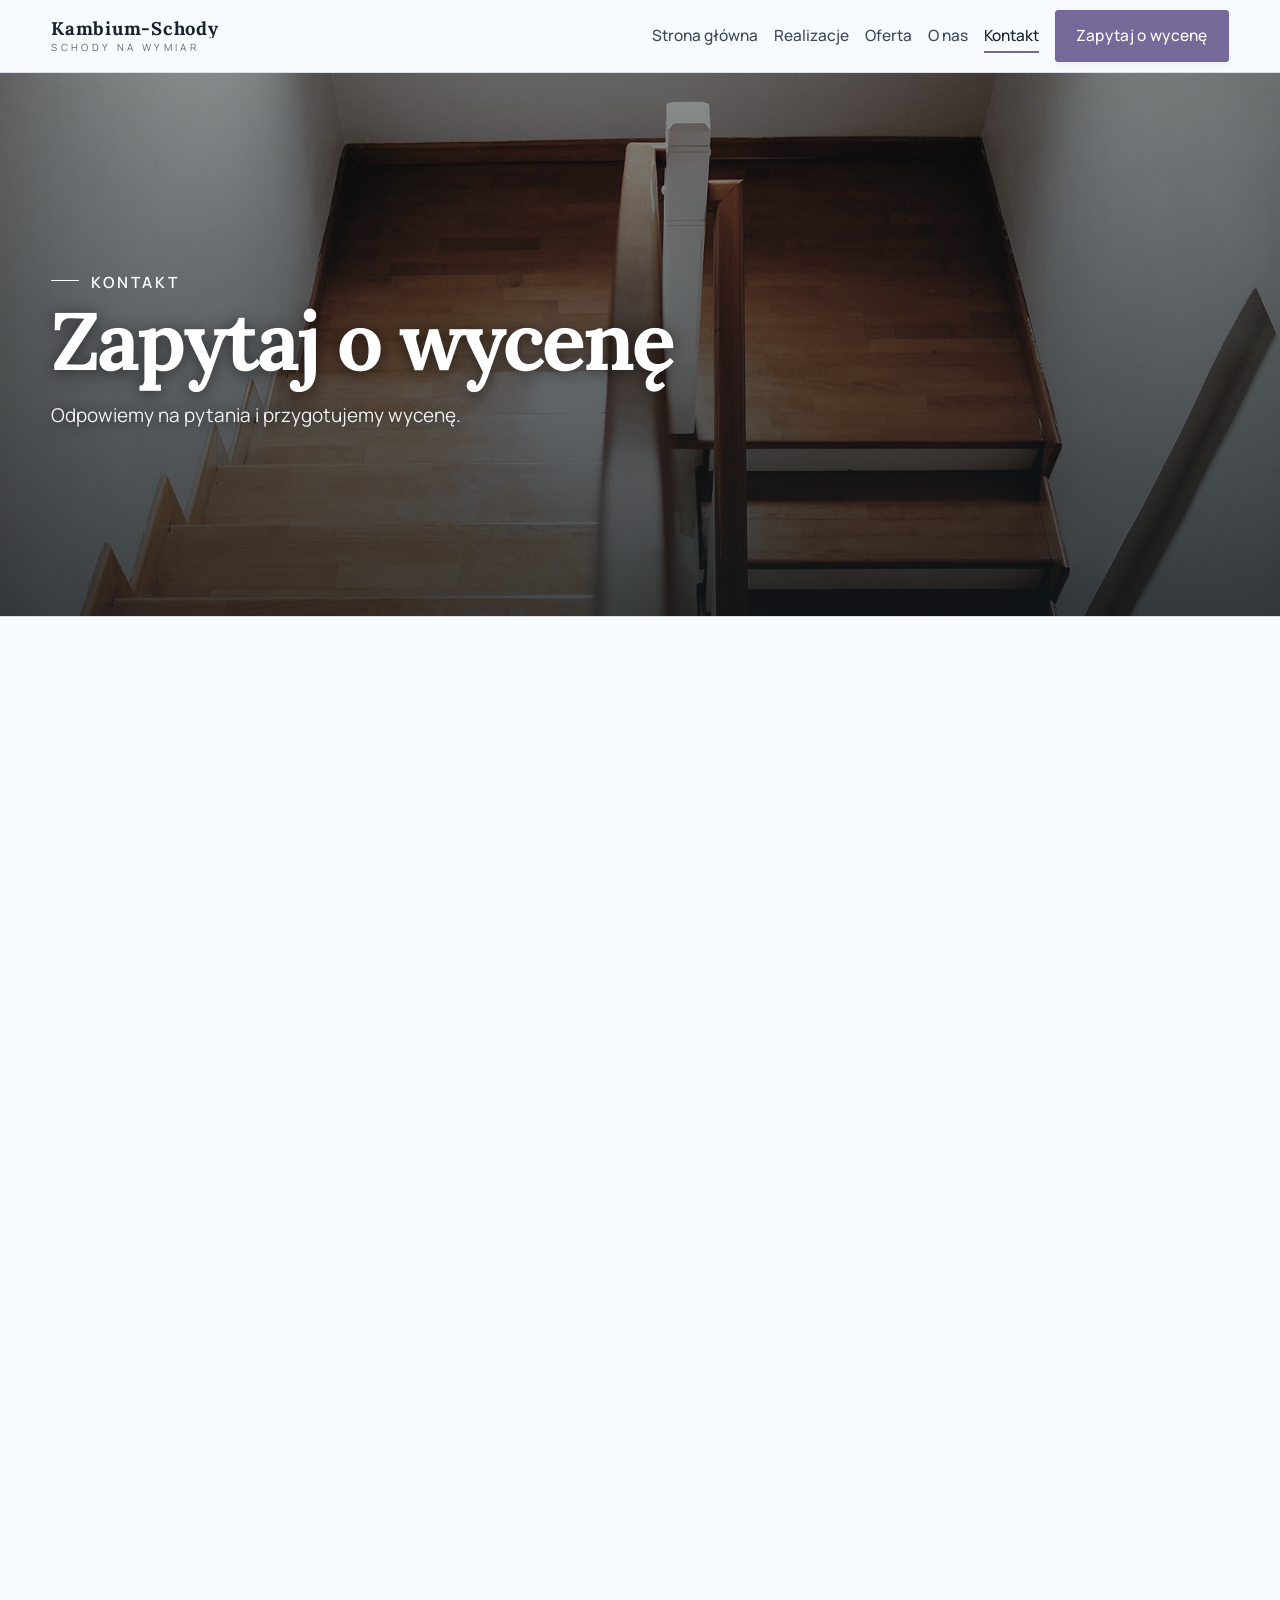
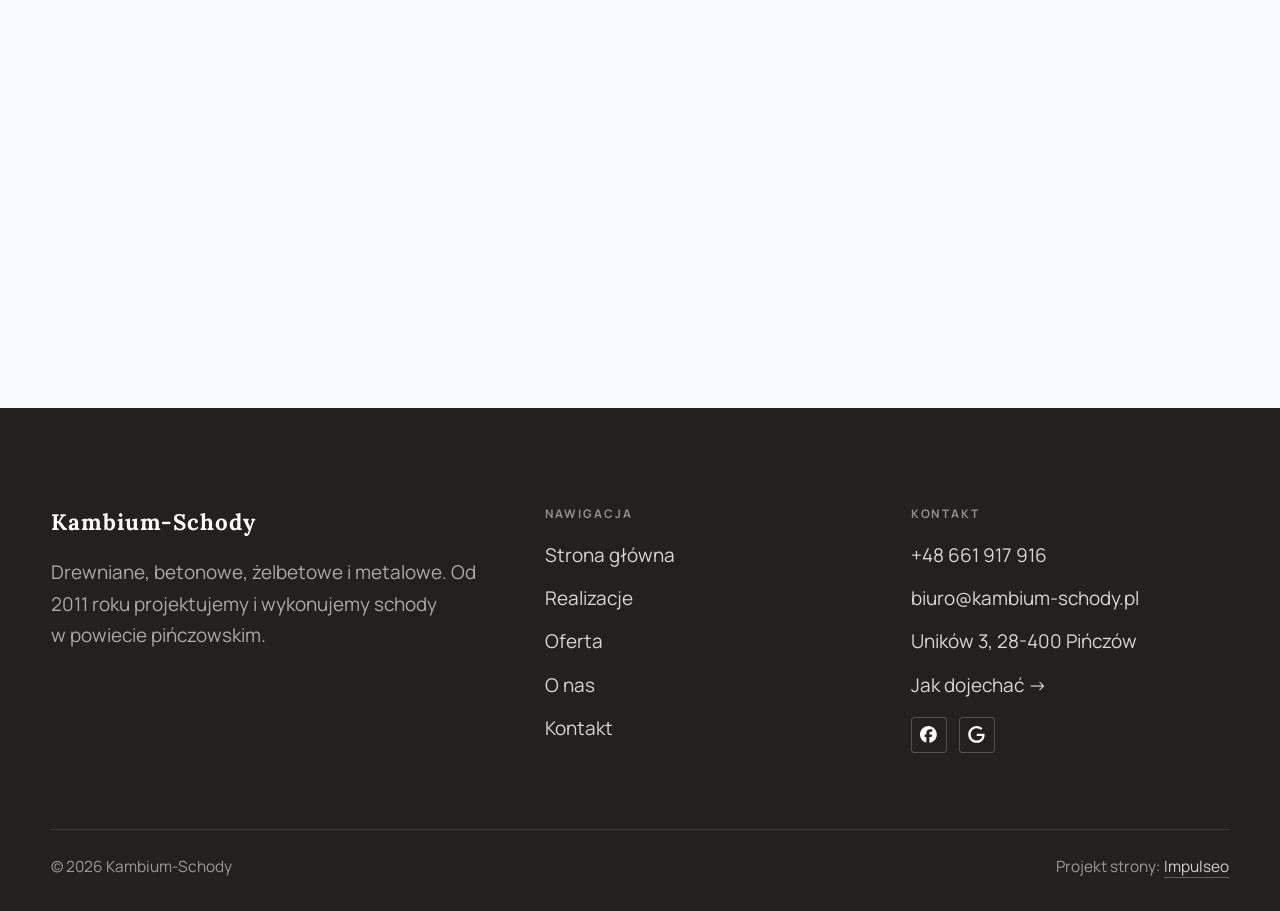
==== kontakt.html @ c18d0c9b "Strona demo: kambium-schody" ====
<!DOCTYPE html>
<html lang="pl">
<head>
<meta charset="UTF-8">
<meta name="viewport" content="width=device-width, initial-scale=1.0">
<title>Kontakt - Kambium-Schody</title>
<meta name="description" content="Kontakt Kambium-Schody - Uników 3, 28-400 Pińczów">
<link rel="canonical" href="https://kris20032.github.io/kambium-schody/kontakt.html">
<meta name="robots" content="noindex, nofollow">
<meta property="og:type" content="website">
<meta property="og:locale" content="pl_PL">
<meta property="og:site_name" content="Kambium-Schody">
<meta property="og:title" content="Kontakt - Kambium-Schody">
<meta property="og:description" content="Kontakt Kambium-Schody - Uników 3, 28-400 Pińczów">
<meta property="og:url" content="https://kris20032.github.io/kambium-schody/kontakt.html">
<meta property="og:image" content="https://kris20032.github.io/kambium-schody/img/og.jpg">
<meta property="og:image:width" content="1200">
<meta property="og:image:height" content="630">
<meta name="twitter:card" content="summary_large_image">
<link rel="preconnect" href="https://fonts.googleapis.com">
<link rel="preconnect" href="https://fonts.gstatic.com" crossorigin>
<link href="https://fonts.googleapis.com/css2?family=Lora:wght@500;600;700&family=Manrope:wght@400;500;600&display=swap" rel="stylesheet">
<link rel="stylesheet" href="assets/styles.css?v=30f448a4">
</head>
<body>

<header class="nav">
  <div class="wrap nav-inner">
    <a class="brand" href="index.html"><span class="name">Kambium-Schody</span><span class="sub">Schody na wymiar</span></a>
    <nav class="nav-links">
      <a href="index.html">Strona główna</a>
      <a href="realizacje.html">Realizacje</a>
      <a href="oferta.html">Oferta</a>
      <a href="o-nas.html">O nas</a>
      <a href="kontakt.html" class="active" aria-current="page">Kontakt</a>
      <a href="kontakt.html" class="btn btn-accent">Zapytaj o wycenę</a>
    </nav>
    <button class="nav-toggle" aria-label="Menu"><span></span><span></span><span></span></button>
  </div>
</header>

<main>
<section class="pagehead">
  <img src="img/g2.jpg" alt="Kambium-Schody - Zapytaj o wycenę" width="1600" height="1066" decoding="async">
  <div class="wrap">
    <span class="eyebrow">Kontakt</span>
    <h1>Zapytaj o wycenę</h1>
    <p>Odpowiemy na pytania i przygotujemy wycenę.</p>
  </div>
</section>
<section>
  <div class="wrap contact-grid">
    <div class="reveal">
      <span class="eyebrow">Dane kontaktowe</span>
      <h2 style="margin:var(--space-4) 0 var(--space-6)">Kambium-Schody</h2>
      <div class="info-list">
        <div class="info-row"><div class="ic"><svg class="ico-tel" width="16" height="16" viewBox="0 0 24 24" fill="none" aria-hidden="true"><path d="M6.6 10.8a15.5 15.5 0 0 0 6.6 6.6l2.2-2.2a1 1 0 0 1 1-.24 11.4 11.4 0 0 0 3.6.58 1 1 0 0 1 1 1V20a1 1 0 0 1-1 1A17 17 0 0 1 3 4a1 1 0 0 1 1-1h3.5a1 1 0 0 1 1 1c0 1.25.2 2.46.58 3.6a1 1 0 0 1-.25 1l-2.23 2.2Z" fill="currentColor"/></svg></div><div><div class="lbl">Telefon</div><a class="val" href="tel:+48661917916">+48 661 917 916</a></div></div>
        <div class="info-row"><div class="ic"><svg class="ico-mail" width="16" height="16" viewBox="0 0 24 24" fill="none" aria-hidden="true"><rect x="3.2" y="5.5" width="17.6" height="13" rx="1.6" stroke="currentColor" stroke-width="1.6"/><path d="M4 7l8 6 8-6" stroke="currentColor" stroke-width="1.6" stroke-linecap="round" stroke-linejoin="round"/></svg></div><div><div class="lbl">E-mail</div><a class="val" href="mailto:biuro@kambium-schody.pl">biuro@kambium-schody.pl</a></div></div>
        <div class="info-row"><div class="ic"><svg class="ico-pin" width="16" height="16" viewBox="0 0 24 24" fill="none" aria-hidden="true"><path d="M12 21s7-6.1 7-11.5A7 7 0 0 0 5 9.5C5 14.9 12 21 12 21Z" stroke="currentColor" stroke-width="1.6" fill="none"/><circle cx="12" cy="9.5" r="2.4" fill="currentColor"/></svg></div><div><div class="lbl">Adres</div><div class="val">Uników 3, 28-400 Pińczów</div></div></div>
      </div>
    </div>
    <div class="reveal">
      <form class="form" action="https://formsubmit.co/biuro@kambium-schody.pl" method="POST">
        <input type="hidden" name="_subject" value="Zapytanie ze strony Kambium-Schody">
        <input type="hidden" name="_captcha" value="false">
        <input type="hidden" name="_template" value="table">
        <div class="fld"><label for="name">Imię / firma</label><input id="name" name="name" type="text" placeholder="np. Jan Kowalski" required></div>
        <div class="fld"><label for="email">E-mail</label><input id="email" name="email" type="email" placeholder="adres@email.pl" required></div>
        <div class="fld"><label for="phone">Telefon</label><input id="phone" name="phone" type="tel" placeholder="+48 ..."></div>
        <div class="fld"><label for="msg">Czego dotyczy zapytanie?</label><textarea id="msg" name="message" placeholder="Napisz krótko, w czym możemy pomóc" required></textarea></div>
        <button type="submit" class="btn btn-accent" style="width:100%;justify-content:center">Wyślij zapytanie <span class="arr">→</span></button>
        <p class="note">Wiadomość trafi bezpośrednio do nas. Można też zadzwonić: +48 661 917 916.</p>
      </form>
    </div>
  </div>
</section>
<section style="padding-top:0">
  <div class="wrap reveal">
    <iframe class="map" title="Kambium-Schody - Uników" src="https://maps.google.com/maps?q=50.5385133%2C20.6400999&z=15&output=embed" loading="lazy" referrerpolicy="no-referrer-when-downgrade"></iframe>
  </div>
</section>
</main>

<footer>
  <div class="wrap">
    <div class="foot-grid">
      <div class="foot-brand">
        <div class="name">Kambium-Schody</div>
        <p>Drewniane, betonowe, żelbetowe i metalowe. Od 2011 roku projektujemy i wykonujemy schody w powiecie pińczowskim.</p>
      </div>
      <div class="foot-col">
        <h4>Nawigacja</h4>
        <a href="index.html">Strona główna</a>
        <a href="realizacje.html">Realizacje</a>
        <a href="oferta.html">Oferta</a>
        <a href="o-nas.html">O nas</a>
        <a href="kontakt.html">Kontakt</a>
      </div>
      <div class="foot-col">
        <h4>Kontakt</h4>
        <a href="tel:+48661917916">+48 661 917 916</a>
        <a href="mailto:biuro@kambium-schody.pl">biuro@kambium-schody.pl</a>
        <p>Uników 3, 28-400 Pińczów</p>
        <a href="https://www.google.com/maps/place/Kambium-Schody/@50.5383953,20.6402071,166m/data=!3m1!1e3!4m6!3m5!1s0x4717eae96c76dff5:0x727a5f4c9ac15c52!8m2!3d50.5385133!4d20.6400999!16s%2Fg%2F1tglxqtf" target="_blank" rel="noopener">Jak dojechać →</a>
      <div class="foot-soc">
        <a class="soc" href="https://www.facebook.com/p/Kambium-Schody-%C5%81ukasz-%C5%9Acis%C5%82o-100090317103360/" target="_blank" rel="noopener" aria-label="Facebook - Kambium-Schody"><svg viewBox="0 0 24 24" aria-hidden="true" focusable="false"><path d="M9.101 23.691v-7.98H6.627v-3.667h2.474v-1.58c0-4.085 1.848-5.978 5.858-5.978.401 0 .955.042 1.468.103a8.68 8.68 0 0 1 1.141.195v3.325a8.623 8.623 0 0 0-.653-.036 26.805 26.805 0 0 0-.733-.009c-.707 0-1.259.096-1.675.309a1.686 1.686 0 0 0-.679.622c-.258.42-.374.995-.374 1.752v1.297h3.919l-.386 2.103-.287 1.564h-3.246v8.245C19.396 23.238 24 18.179 24 12.044c0-6.627-5.373-12-12-12s-12 5.373-12 12c0 5.628 3.874 10.35 9.101 11.647Z" fill="currentColor"/></svg></a>
        <a class="soc" href="https://www.google.com/maps/place/Kambium-Schody/@50.5383953,20.6402071,166m/data=!3m1!1e3!4m6!3m5!1s0x4717eae96c76dff5:0x727a5f4c9ac15c52!8m2!3d50.5385133!4d20.6400999!16s%2Fg%2F1tglxqtf" target="_blank" rel="noopener" aria-label="Google - Kambium-Schody"><svg viewBox="0 0 24 24" aria-hidden="true" focusable="false"><path d="M12.48 10.92v3.28h7.84c-.24 1.84-.853 3.187-1.787 4.133-1.147 1.147-2.933 2.4-6.053 2.4-4.827 0-8.6-3.893-8.6-8.72s3.773-8.72 8.6-8.72c2.6 0 4.507 1.027 5.907 2.347l2.307-2.307C18.747 1.44 16.133 0 12.48 0 5.867 0 .307 5.387.307 12s5.56 12 12.173 12c3.573 0 6.267-1.173 8.373-3.36 2.16-2.16 2.84-5.213 2.84-7.667 0-.76-.053-1.467-.173-2.053H12.48z" fill="currentColor"/></svg></a>
      </div>
      </div>
    </div>
    <div class="foot-bot">
      <span>© 2026 Kambium-Schody</span>
      <span>Projekt strony: <a class="foot-credit" href="https://impulseo.pl" target="_blank" rel="noopener">Impulseo</a></span>
    </div>
  </div>
</footer>
<div class="sticky-reserve"><a class="sr-book" href="kontakt.html">Zapytaj o wycenę</a><a class="sr-call" href="tel:+48661917916" aria-label="Zadzwoń"><svg class="ico-tel" width="16" height="16" viewBox="0 0 24 24" fill="none" aria-hidden="true"><path d="M6.6 10.8a15.5 15.5 0 0 0 6.6 6.6l2.2-2.2a1 1 0 0 1 1-.24 11.4 11.4 0 0 0 3.6.58 1 1 0 0 1 1 1V20a1 1 0 0 1-1 1A17 17 0 0 1 3 4a1 1 0 0 1 1-1h3.5a1 1 0 0 1 1 1c0 1.25.2 2.46.58 3.6a1 1 0 0 1-.25 1l-2.23 2.2Z" fill="currentColor"/></svg></a></div>
<div class="demo-wazne" data-do="2026-11-19" data-cykl="3" hidden><svg class="dw-ico" width="13" height="13" viewBox="0 0 24 24" fill="none" aria-hidden="true"><circle cx="12" cy="12" r="8.6" stroke="currentColor" stroke-width="1.8"/><path d="M12 7.2V12l3.3 2" stroke="currentColor" stroke-width="1.8" stroke-linecap="round"/></svg><span class="dw-txt"></span></div>

<script src="assets/main.js"></script>
</body>
</html>
---- assets/styles.css ----
/* ============================================================
   STOLBASZ — premium, architektoniczny B2B fit-out
   Jasna paleta, zero brązu. System wg premium-web-craft.
   Projekt strony: Impulseo (impulseo.pl)
   ============================================================ */

:root{
  /* PALETA — jasna, architektoniczna, chłodna */
  --paper:#F3F1EC;          /* główne tło */
  --paper-2:#E6E3DB;        /* sekcje alternatywne (chłodny jasny szary) */
  --paper-3:#E6E3DB;        /* delikatne wypełnienia */
  --ink:#23211E;            /* tekst główny — chłodny grafit */
  --ink-soft:#43403A;       /* nagłówki drugorzędne */
  --muted:#87837A;          /* tekst poboczny */
  --line:rgba(35,33,30,.12);/* hairline */
  --accent:#8A6B3C;         /* stonowany petrol-slate — jedyny akcent */
  --accent-d:#6E5430;
  --accent-soft:rgba(138,107,60,.10);
  --dark:#23211E;           /* sekcje ciemne (stopka/CTA) */

  /* HOVER ZDJĘĆ — JEDEN standard dla całego silnika (decyzja K. 04.08.2026, artefakt z wariantami).
     AKTUALNE (K.+Szymon 09.08.2026, wybór z artefaktu 6 wariantów): zoom 1.05 przy 1.4s -
     przy tak długim czasie mocniejszy kadr NIE skacze, tylko „oddycha". Poprzedni standard
     (1.02 / .55s z 04.08) odbierany jako dynamiczny i szybki.
     Spoczynek lekko przygaszony, ale TYLKO tam, gdzie jest mysz (@media hover:hover) —
     na telefonie zdjęcia zostają w pełnej jasności. */
  --img-zoom:1.05;                   /* K.+Szymon 09.08: wariant F z artefaktu porównawczego */
  --img-rest:brightness(.95) saturate(.99);
  --img-hot:brightness(1.06) saturate(1.05);
  --img-dur:1.4s;                    /* K.+Szymon 09.08 (wariant F): powoli = elegancko */
  --img-ease:cubic-bezier(.16,.84,.44,1);  /* miękki ogon, efekt „oddychania" */

  /* ODSTĘPY — skala 4/8 */
  --space-1:4px; --space-2:8px; --space-3:12px; --space-4:16px; --space-5:24px;
  --space-6:32px; --space-7:48px; --space-8:64px; --space-9:96px; --space-10:128px;

  /* TYPOGRAFIA — fluid clamp() (skala podbita 16.07.2026: większe, czytelniejsze litery — uwaga Adama) */
  --text-sm:clamp(.9rem,.87rem + .12vw,1rem);
  --text-base:clamp(1.08rem,1.04rem + .18vw,1.2rem);
  --text-lg:clamp(1.24rem,1.15rem + .34vw,1.44rem);
  --text-h3:clamp(1.34rem,1.22rem + .55vw,1.66rem);
  --text-h2:clamp(2.1rem,1.66rem + 2.1vw,3.1rem);
  --text-h1:clamp(2.9rem,2.1rem + 4vw,5.1rem);

  /* PROMIENIE — architektoniczne, raczej ostre */
  --r-sm:3px; --r-md:6px; --r-lg:10px;

  /* RUCH */
  --ease:cubic-bezier(.25,.46,.45,.94); --dur:.24s;

  /* CIENIE — miękkie, warstwowe */
  --sh-sm:0 1px 2px rgba(16,24,32,.04), 0 2px 8px rgba(16,24,32,.05);
  --sh-md:0 2px 6px rgba(16,24,32,.05), 0 12px 28px -8px rgba(16,24,32,.12);
  --sh-lg:0 6px 14px rgba(16,24,32,.07), 0 26px 56px -18px rgba(16,24,32,.22);

  --hairline:1px solid var(--line);

  --font-display:'Lora',serif;
  --font-body:'Manrope',sans-serif;
}

*{box-sizing:border-box;margin:0;padding:0}
html{scroll-behavior:smooth}
body{
  font-family:var(--font-body);
  font-size:var(--text-base);
  line-height:1.65;
  color:var(--ink);
  background:var(--paper);
  -webkit-font-smoothing:antialiased;
  text-rendering:optimizeLegibility;
}
img{max-width:100%;height:auto;display:block}  /* height:auto = width/height z atrybutów trzyma proporcje (TOP#12) */
a{color:inherit;text-decoration:none}

.wrap{width:min(92%,1180px);margin-inline:auto}
section{padding-block:clamp(52px,6.5vw,96px)}

h1,h2,h3{font-family:var(--font-display);font-weight:700;line-height:1.08;letter-spacing:-.02em;color:var(--ink)}
h1{font-size:var(--text-h1);letter-spacing:-.035em}
h2{font-size:var(--text-h2);letter-spacing:-.025em}
h3{font-size:var(--text-h3)}
/* MIARA — długość wiersza. WCAG 2.2 SC 1.4.8: max 80 znaków; Butterick: 45–90.
   68ch daje realnie 72–78 znaków polskiego tekstu, czyli z zapasem pod granicą.
   Wcześniej limit miał TYLKO <p> — <li>, <blockquote> i <dd> nie miały żadnego,
   i to jedyny powód, dla którego 23 bloki na dwóch oddanych stronach jadą po
   83–106 znaków w wierszu (pomiar 07.08.2026, bramka `miara`).
   ⚠️ Listy i definicje ograniczamy TYLKO bez klasy: `ul`/`ol` z klasą to u nas
   układ (siatki kafli, menu), a nie tekst ciągły — tam miarę wyznacza układ. */
/* 60ch, nie 68ch (K. 10.08): po zmianie fontów na węższe kroje (DM Sans i spółka)
   w 68ch mieściło się ~90 znaków - bramka pikselowa słusznie zgłaszała przekroczenie
   granicy 80. Pomiar na żywej przeglądarce: 60ch = 90 znaków, 53ch = ~78 znaków, czyli normę WCAG 1.4.8. */
:root{ --miara:53ch }
p{max-width:min(100%,var(--miara))}
blockquote,
ul:not([class])>li, ol:not([class])>li,
dl:not([class])>dd{max-width:min(100%,var(--miara))}

/* ⚠️ Świadomie BEZ wyjątku `.tile p,.card p,.svc p{max-width:none}`, choć nasuwa się sam:
   te akapity BYŁY już ograniczone (stare `p{max-width:65ch}`), więc „wyjątek" nie odblokowałby
   niczego nowego — tylko ROZLUŹNIŁ stan sprzed zmiany na wszystkich demach naraz.
   `figcaption` żadna z reguł wyżej nie dotyczy, więc też nie potrzebuje zwolnienia. */

/* ŁAMANIE. `balance` wyrównuje długości wierszy w nagłówku, `pretty` pilnuje ostatniego
   wiersza akapitu, żeby nie został w nim jeden wyraz. Obsługiwane od Chrome 117 /
   Safari 17.5; starsze przeglądarki po prostu ignorują tę własność.
   `text-wrap:pretty` nie występowało dotąd ANI RAZ w silniku ani w repo klientów. */
h1,h2,h3,.lead,.lede{text-wrap:balance}
p,li,blockquote,dd{text-wrap:pretty}

.eyebrow{
  font-family:var(--font-body);
  font-size:var(--text-sm);
  font-weight:600;
  letter-spacing:.18em;
  text-transform:uppercase;
  color:var(--accent);
  display:inline-flex;align-items:center;gap:var(--space-3);
}
/* flex:none + margin-top = kreska trzyma się PIERWSZEJ linii. Wcześniej align-items:center
   centrowało ją względem całego bloku i przy zawinięciu (długi kicker typu
   „…WNĘTRZ · LESZNO · OD 2019") druga linia lądowała z brzydkim wcięciem. */
.eyebrow{align-items:flex-start}
.eyebrow>*,.eyebrow{text-wrap:balance}   /* dlugi kicker lamal sie na sierote typu samo „2019" w drugiej linii */
.eyebrow::before{content:"";width:28px;height:1px;background:var(--accent);display:inline-block;flex:none;margin-top:.62em}

.muted{color:var(--muted)}
.lead{font-size:var(--text-lg);line-height:1.55;color:var(--ink-soft);max-width:50ch}

/* ---------- BUTTONS ---------- */
.btn{
  display:inline-flex;align-items:center;gap:var(--space-2);
  font-weight:600;font-size:var(--text-sm);letter-spacing:.02em;
  padding:var(--space-4) var(--space-6);
  border-radius:var(--r-sm);
  transition:transform var(--dur) var(--ease),box-shadow var(--dur) var(--ease),background var(--dur) var(--ease);
  cursor:pointer;border:1px solid transparent;
}
.btn-accent{background:var(--accent);color:#fff;box-shadow:var(--sh-sm)}
.btn-accent:hover{background:var(--accent-d);transform:translateY(-2px);box-shadow:var(--sh-md)}
.btn-accent:active{transform:translateY(0);box-shadow:var(--sh-sm)}
.btn-ghost{background:transparent;color:var(--ink);border-color:var(--line)}
.btn-ghost:hover{border-color:var(--accent);color:var(--accent);transform:translateY(-2px)}
.btn-light{background:#fff;color:var(--ink);box-shadow:var(--sh-sm)}
.btn-light:hover{transform:translateY(-2px);box-shadow:var(--sh-md)}
.btn .arr{transition:transform var(--dur) var(--ease)}
.btn:hover .arr{transform:translateX(4px)}

/* ---------- NAV ---------- */
.nav{
  position:sticky;top:0;z-index:50;
  background:color-mix(in srgb,var(--paper) 88%,transparent);
  backdrop-filter:saturate(140%) blur(10px);
  border-bottom:var(--hairline);
}
.nav-inner{display:flex;align-items:center;justify-content:space-between;gap:var(--space-5);height:72px}
/* ANTY-NACHODZENIE (K. 05.08.2026): długa nazwa firmy + przycisk z pełnym numerem nie mieściły się w pasku
   i flex ściskał linki PONIŻEJ ich treści - "Kontakt" wchodził na ramkę "Zadzwoń +48 ...". Teraz ustępuje
   nazwa marki (skrót wielokropkiem), a menu i przycisk nigdy się nie kurczą ani nie zachodzą na siebie. */
.brand{display:flex;flex-direction:column;line-height:1;min-width:0;flex:0 1 auto}
.brand .name{font-family:var(--font-display);font-weight:800;font-size:1.35rem;letter-spacing:.04em;white-space:nowrap;overflow:hidden;text-overflow:ellipsis}
.brand .sub{font-size:.62rem;letter-spacing:.34em;text-transform:uppercase;color:var(--muted);margin-top:5px;white-space:nowrap;overflow:hidden;text-overflow:ellipsis}
.nav-links{display:flex;align-items:center;gap:var(--space-6);flex:0 0 auto}
.nav-links a{font-size:var(--text-sm);font-weight:500;color:var(--ink-soft);position:relative;padding-block:4px;white-space:nowrap;transition:color var(--dur) var(--ease)}
.nav-links a::after{content:"";position:absolute;left:0;bottom:0;width:0;height:1.5px;background:var(--accent);transition:width var(--dur) var(--ease)}
.nav-links a:hover,.nav-links a.active{color:var(--ink)}
.nav-links a:hover::after,.nav-links a.active::after{width:100%}
.nav-links .btn{padding:var(--space-2) var(--space-5)}
/* przyciski w nav: właściwy kolor (przebij .nav-links a) + bez podkreślenia */
.nav-links a.btn-accent{color:#fff}
.nav-links a.btn-ghost,.nav-links a.btn-light{color:var(--ink)}
/* CTA w pasku: NIE podkreślenie spod linków menu, ale ten sam przelatujący błysk,
   co na wszystkich innych przyciskach (zgłoszenie K. 13.08.2026 - „na hero jest efekt
   światła przechodzącego przez przycisk, na navbarze go nie ma, a mają być identyczne").
   Reguła `.nav-links a::after` jest silniejsza od `.btn::after`, więc trzeba jej
   geometrię wyzerować i wpisać połysk z nazwy - samo `display:none` gasiło efekt. */
.nav-links a.btn::after{
  display:block;content:"";position:absolute;inset:0;z-index:-1;pointer-events:none;
  width:auto;height:auto;border-radius:inherit;   /* kasuje geometrię podkreślenia (width:0;height:1.5px) */
  background:linear-gradient(100deg,transparent 32%,rgba(255,255,255,.20) 50%,transparent 68%);
  translate:-120% 0}
@media (prefers-reduced-motion:no-preference){
  .nav-links a.btn:hover::after{translate:120% 0;transition:translate .75s var(--mt-ease,cubic-bezier(.16,.84,.44,1))}
}
.nav-toggle{display:none;background:none;border:none;cursor:pointer;flex-direction:column;gap:5px;padding:8px}
.nav-toggle span{width:24px;height:2px;background:var(--ink);transition:var(--dur)}
/* Ciasny zakres MIĘDZY menu mobilnym a pełnym pulpitem: zbijamy odstępy i nazwę marki,
   żeby wszystko zmieściło się naturalnie, zanim w ogóle dojdzie do skracania wielokropkiem. */
@media(max-width:1280px) and (min-width:921px){
  .nav-links{gap:var(--space-4)}
  .nav-links .btn{padding:var(--space-2) var(--space-4)}
  .brand .name{font-size:1.15rem}
}

/* ---------- HERO (split) ---------- */
.hero{position:relative;overflow:hidden;border-bottom:var(--hairline)}
.hero-grid{display:grid;grid-template-columns:1.05fr .95fr;gap:clamp(24px,4vw,60px);align-items:center;
  padding-block:clamp(36px,4.5vw,64px)}
.hero-copy .eyebrow{margin-bottom:var(--space-5)}
.hero-copy h1{margin-bottom:var(--space-5)}
.hero-copy .lead{margin-bottom:var(--space-7)}
.hero-actions{display:flex;flex-wrap:wrap;gap:var(--space-4)}
.hero-art{position:relative;aspect-ratio:4/3;border-radius:var(--r-lg);overflow:hidden;box-shadow:var(--sh-lg)}
.hero-art img{width:100%;height:100%;object-fit:cover}
.hero-art::after{content:"";position:absolute;inset:0;background:linear-gradient(180deg,transparent 55%,rgba(18,24,28,.28))}
.hero-badge{position:absolute;left:var(--space-5);bottom:var(--space-5);z-index:2;
  background:rgba(252,252,251,.94);backdrop-filter:blur(4px);
  border-radius:var(--r-md);padding:var(--space-4) var(--space-5);box-shadow:var(--sh-md);max-width:78%}
.hero-badge strong{display:block;font-family:var(--font-display);font-size:1rem;letter-spacing:-.01em}
.hero-badge span{font-size:var(--text-sm);color:var(--muted)}

/* ---------- HERO duży / kinowy (strona główna) ---------- */
.hero-cine{position:relative;min-height:clamp(560px,82vh,840px);min-height:clamp(560px,82svh,840px);display:flex;align-items:center;overflow:hidden;border-bottom:var(--hairline)}
.hero-cine>img{position:absolute;inset:0;width:100%;height:100%;object-fit:cover;z-index:0}
.hero-cine::after{content:"";position:absolute;inset:0;z-index:1;
  background:linear-gradient(95deg,rgba(13,18,23,.86) 0%,rgba(13,18,23,.64) 32%,rgba(13,18,23,.24) 62%,rgba(13,18,23,.04) 100%)}
.hero-cine .wrap{position:relative;z-index:2;padding-block:var(--space-8)}
.hero-cine .hero-copy{max-width:660px}
.hero-cine .eyebrow{color:#fff;margin-bottom:var(--space-5)}
.hero-cine .eyebrow::before{background:#fff}
.hero-cine h1{color:#fff;margin-bottom:var(--space-5);font-size:clamp(2.9rem,2rem + 4.4vw,5.2rem);text-wrap:balance}
.hero-cine .lead{color:rgba(255,255,255,.92);max-width:48ch;margin-bottom:var(--space-7)}
.hero-cine .hero-actions{display:flex;flex-wrap:wrap;gap:var(--space-4)}
/* NISKIE OKNO (laptop z dokiem i paskami przeglądarki ma ~700-780 px wysokości widoku):
   H1 do 5.2rem + długi lead nie mieściły się i przyciski wypadały POD krawędź ekranu -
   klient widział stronę bez ani jednego CTA. Skalujemy w dół, zamiast przycinać treść. */
@media(min-width:821px) and (max-height:820px){
  .hero-cine{min-height:clamp(520px,94svh,780px)}
  .hero-cine .wrap{padding-block:var(--space-6)}
  .hero-cine h1{font-size:clamp(2.2rem,1.5rem + 2.6vw,3.6rem);margin-bottom:var(--space-4)}
  .hero-cine .eyebrow{margin-bottom:var(--space-4)}
  .hero-cine .lead{margin-bottom:var(--space-5);max-width:44ch}
}
@media(max-width:680px){
  .hero-cine{min-height:clamp(520px,76vh,640px);min-height:clamp(520px,76svh,640px);align-items:flex-end}
  .hero-cine::after{background:linear-gradient(0deg,rgba(13,18,23,.9) 6%,rgba(13,18,23,.45) 55%,rgba(13,18,23,.25) 100%)}
  .hero-cine .wrap{padding-bottom:var(--space-9)}
  /* TELEFON (~90% oglądających): lead potrafił zająć 8 linii i zepchnąć CTA poza pierwszy ekran.
     Zwężamy interlinię i skalę - treści nie ucinamy, bo to ona sprzedaje. */
  .hero-cine .lead{font-size:.98rem;line-height:1.5;margin-bottom:var(--space-5)}
  .hero-cine .eyebrow{font-size:.72rem;letter-spacing:.13em;margin-bottom:var(--space-4)}
  .hero-cine .eyebrow::before{width:20px}
  .hero-cine h1{margin-bottom:var(--space-4)}
}

/* full-bleed hero variant (podstrony) */
.pagehead{position:relative;min-height:46vh;min-height:46svh;display:flex;align-items:flex-end;overflow:hidden;border-bottom:var(--hairline)}
.pagehead img{position:absolute;inset:0;width:100%;height:100%;object-fit:cover}
/* 10.08.2026 (decyzja K.): mocniejsze przyciemnienie + cień pod tekstem. Bramka mierzyła na
   nagłówkach podstron 3,38-3,43:1 przy wymaganych 4,5 — jasne zdjęcie (hala, śnieg, niebo)
   podchodziło pod biały tekst. Zdjęcia klientów są różne, więc kontrast musi dawać WARSTWA,
   a nie szczęśliwy dobór kadru. */
.pagehead::after{content:"";position:absolute;inset:0;background:linear-gradient(180deg,rgba(18,24,28,.40),rgba(18,24,28,.76))}
.pagehead .wrap{position:relative;z-index:2;padding-block:var(--space-9);color:#fff}
.pagehead h1{color:#fff;max-width:18ch;text-shadow:0 2px 16px rgba(0,0,0,.55)}
.pagehead .eyebrow{color:#fff}
.pagehead .eyebrow::before{background:#fff}
.pagehead p{color:rgba(255,255,255,.92);margin-top:var(--space-4);max-width:54ch;text-shadow:0 1px 12px rgba(0,0,0,.5)}

/* ---------- STRIP (pasek skrótów / liczby) ---------- */
.strip{background:var(--dark);color:#fff}
/* PASEK HASEŁ — standard 04.08.2026 (decyzja K.): 5 haseł w JEDNYM rzędzie, tekst WYŚRODKOWANY,
   węższe marginesy boczne niż reszta strony (pasek ma iść szerzej), równe wysokości kolumn. */
.strip .wrap{width:min(96%,1440px);display:grid;grid-template-columns:repeat(5,1fr);
  gap:var(--space-5);padding-block:var(--space-7);align-items:stretch}
.strip .item .k{font-family:var(--font-display);font-size:clamp(1.05rem,.82rem + .85vw,1.55rem);
  font-weight:800;letter-spacing:-.02em;color:#fff;line-height:1.18;text-wrap:balance}
.strip .item .v{font-size:var(--text-sm);color:rgba(255,255,255,.66);margin-top:var(--space-2);line-height:1.4}
.strip .item{border-left:2px solid var(--accent);padding-inline:var(--space-4);
  text-align:center;display:flex;flex-direction:column;justify-content:center}
/* liczba kolumn = liczba haseł, żeby ostatnie nie zostawało samo w drugim rzędzie.
   Klasę n-N nadaje multipage.py; domyślnie (bez klasy) pasek jest 5-kolumnowy. */
.strip.n-2 .wrap{grid-template-columns:repeat(2,1fr)}
.strip.n-3 .wrap{grid-template-columns:repeat(3,1fr)}
.strip.n-4 .wrap{grid-template-columns:repeat(4,1fr);gap:var(--space-6)}
.strip.n-4 .item .k{font-size:clamp(1.3rem,1rem + 1.1vw,2rem)}
.strip.n-6 .wrap{grid-template-columns:repeat(6,1fr);gap:var(--space-4)}
.strip.n-6 .item .k{font-size:clamp(.98rem,.8rem + .7vw,1.35rem)}
/* równe łamanie: zamiast "długa linia + jedno słowo" obie linie zbliżonej długości */
.strip .item .k{text-wrap:balance}

/* ---------- SECTION HEAD ---------- */
.head{max-width:48rem;margin-bottom:var(--space-8)}
.head.center{margin-inline:auto;text-align:center}
.head .eyebrow{margin-bottom:var(--space-4)}
.head h2{margin-bottom:var(--space-4)}
.head p{color:var(--muted);font-size:var(--text-lg);line-height:1.55}
.head.center p{margin-inline:auto}

/* ---------- INTRO SPLIT ---------- */
.split{display:grid;grid-template-columns:.92fr 1.08fr;gap:clamp(28px,5vw,80px);align-items:center}
.split.rev{grid-template-columns:1.08fr .92fr}
.split.rev .split-art{order:-1}
.split-art{position:relative;aspect-ratio:5/4;border-radius:var(--r-lg);overflow:hidden;box-shadow:var(--sh-lg)}
.split-art img{width:100%;height:100%;object-fit:cover}
.split-copy h2{margin-bottom:var(--space-5)}
.split-copy p+p{margin-top:var(--space-4)}
.split-copy .btn{margin-top:var(--space-6)}

/* ---------- SERVICES (zakres) ---------- */
.svc-grid{display:grid;grid-template-columns:repeat(auto-fit,minmax(280px,1fr));gap:var(--space-5)}
.svc{background:#fff;border:var(--hairline);border-radius:var(--r-md);padding:var(--space-7) var(--space-6);
  transition:transform var(--dur) var(--ease),box-shadow var(--dur) var(--ease),border-color var(--dur) var(--ease);
  position:relative;overflow:hidden}
.svc::before{content:"";position:absolute;left:0;top:0;width:3px;height:0;background:var(--accent);transition:height var(--dur) var(--ease)}
.svc:hover{transform:translateY(-4px);box-shadow:var(--sh-md);border-color:transparent}
.svc:hover::before{height:100%}
.svc .ic{font-family:var(--font-display);font-size:.8rem;font-weight:700;letter-spacing:.12em;color:var(--accent);margin-bottom:var(--space-4)}
.svc h3{margin-bottom:var(--space-3);font-size:1.22rem}
.svc p{color:var(--muted);font-size:var(--text-base);line-height:1.6}

/* big detailed service rows */
.svc-row{display:grid;grid-template-columns:.8fr 1.2fr;gap:clamp(20px,4vw,60px);align-items:center;padding-block:var(--space-8)}
.svc-row+.svc-row{border-top:var(--hairline)}
.svc-row.rev{grid-template-columns:1.2fr .8fr}
/* Naprzemienny układ wierszy oferty: co drugi wiersz ma zdjęcie po PRAWEJ.
   Było `order:-1` — martwy kod, bo zdjęcie i tak jest pierwszym dzieckiem w HTML,
   więc wszystkie wiersze wyglądały identycznie (zdjęcie zawsze z lewej), a `rev`
   zmieniało tylko szerokość kolumn. Znalezione 29.07.2026 przy różnicowaniu kierunków
   animacji (pomiar pozycji: art.mid 390/502 przy row.mid 756 — zawsze lewa strona). */
.svc-row.rev .svc-row-art{order:2}
.svc-row-art{aspect-ratio:4/3;border-radius:var(--r-md);overflow:hidden;box-shadow:var(--sh-md)}
.svc-row-art img{width:100%;height:100%;object-fit:cover}
.svc-row h3{font-size:1.5rem;margin-bottom:var(--space-4)}
.svc-row .num{font-family:var(--font-display);font-size:.85rem;font-weight:700;letter-spacing:.14em;color:var(--accent);display:block;margin-bottom:var(--space-3)}
.svc-row ul{list-style:none;margin-top:var(--space-4);display:flex;flex-direction:column;gap:var(--space-2)}
.svc-row li{position:relative;padding-left:var(--space-5);color:var(--muted);font-size:var(--text-base)}
.svc-row li::before{content:"";position:absolute;left:0;top:.62em;width:8px;height:1px;background:var(--accent)}

/* ---------- GALLERY (realizacje) ---------- */
.gallery{display:grid;grid-template-columns:repeat(12,1fr);gap:var(--space-4);grid-auto-rows:200px}
/* GALERIA MASONRY — pionowe zdjęcia (portrety beauty/wellness) bez przycinania: kolumny, height auto */
.gallery-masonry{column-count:3;column-gap:var(--space-4)}
@media(max-width:900px){.gallery-masonry{column-count:2}}
@media(max-width:560px){.gallery-masonry{column-count:1}}
.gallery-masonry .m-tile{break-inside:avoid;margin:0 0 var(--space-4);padding:0;position:relative;overflow:hidden;border-radius:var(--r-md);border:1px solid var(--line)}
.gallery-masonry .m-tile img{width:100%;height:auto;display:block}
.gallery-masonry .m-tile .cap{position:absolute;left:0;right:0;bottom:0;padding:var(--space-4);color:#fff;background:linear-gradient(0deg,rgba(0,0,0,.55),transparent);font-size:var(--text-sm)}
.gallery-masonry .m-tile .cap small{display:block;font-weight:400;opacity:.78;letter-spacing:.04em;text-transform:uppercase;font-size:.66rem;margin-top:3px}
.tile{position:relative;overflow:hidden;border-radius:var(--r-md);box-shadow:var(--sh-sm);
  transition:transform var(--dur) var(--ease),box-shadow var(--dur) var(--ease)}
.tile img{width:100%;height:100%;object-fit:cover;
  transition:transform var(--img-dur) var(--img-ease),filter var(--img-dur) var(--img-ease)}
.tile:hover{box-shadow:var(--sh-md)}
.tile .cap{position:absolute;left:0;right:0;bottom:0;padding:var(--space-5) var(--space-4) var(--space-4);
  /* mocniejszy spad + cien pod tekstem: na JASNYCH zdjeciach klienta (biale fronty, sciany)
     slaby gradient dawal kontrast ~1.5:1 zamiast wymaganych 3.6:1 (bramka wygladu, 10.08.2026) */
  background:linear-gradient(transparent 10%,rgba(18,24,28,.55) 40%,rgba(18,24,28,.88) 68%,rgba(18,24,28,.99));color:#fff;
  text-shadow:0 1px 2px rgba(0,0,0,.85),0 2px 10px rgba(0,0,0,.55);
  font-size:var(--text-sm);font-weight:600;letter-spacing:.01em;
  opacity:0;transform:translateY(8px);transition:var(--dur) var(--ease)}
.tile:hover .cap{opacity:1;transform:translateY(0)}
.tile .cap small{display:block;font-weight:400;opacity:.78;letter-spacing:.04em;text-transform:uppercase;font-size:.66rem;margin-top:3px}
/* bento spans */
.t-wide{grid-column:span 6}
.t-tall{grid-column:span 6;grid-row:span 2}
.t-std{grid-column:span 6}
.t-third{grid-column:span 4}
.t-two3{grid-column:span 8}

/* ---------- TRUST / WIARYGODNOŚĆ ---------- */
.trust{background:var(--paper-2)}
.trust-grid{display:grid;grid-template-columns:repeat(auto-fit,minmax(240px,1fr));gap:var(--space-5);margin-top:var(--space-7)}
.trust-card{background:#fff;border-radius:var(--r-md);padding:var(--space-7) var(--space-6);box-shadow:var(--sh-sm);border-top:3px solid var(--accent)}
.trust-card .big{font-family:var(--font-display);font-size:clamp(1.8rem,1.3rem + 1.6vw,2.6rem);font-weight:800;letter-spacing:-.02em;color:var(--ink);line-height:1}
.trust-card h3{font-size:1.12rem;margin:var(--space-3) 0 var(--space-2)}
.trust-card p{color:var(--muted);font-size:var(--text-base);line-height:1.55}

/* ---------- CTA band ---------- */
.cta{background:var(--dark);color:#fff;position:relative;overflow:hidden}
/* telefon w CTA: na ciemnym tle biały (domyślnie), rodziny z JASNYM tłem CTA
   nadpisują to u siebie - wcześniej kolor siedział w stylu inline i wygrywał z rodziną. */
.cta .btn-ghost-cta{color:#fff;border-color:rgba(255,255,255,.3)}
.cta .wrap{display:grid;grid-template-columns:1.4fr .6fr;gap:var(--space-7);align-items:center;position:relative;z-index:2}
.cta h2{color:#fff;max-width:20ch}
.cta p{color:rgba(255,255,255,.74);margin-top:var(--space-4)}
.cta-actions{display:flex;flex-direction:column;gap:var(--space-3);align-items:flex-start}
.cta::before{content:"";position:absolute;right:-80px;top:-80px;width:360px;height:360px;border-radius:50%;
  background:radial-gradient(circle,var(--accent-soft),transparent 70%)}

/* ---------- CONTACT ---------- */
.contact-grid{display:grid;grid-template-columns:.85fr 1.15fr;gap:clamp(28px,4vw,56px);align-items:start}
.info-list{display:flex;flex-direction:column;gap:var(--space-2)}
.info-row{display:flex;gap:var(--space-4);align-items:flex-start;padding-block:var(--space-4);border-bottom:var(--hairline)}
.info-row .ic{flex:none;width:42px;height:42px;display:grid;place-items:center;border-radius:50%;
  background:var(--accent-soft);color:var(--accent);font-size:1.05rem}
.info-row .lbl{font-size:.72rem;letter-spacing:.14em;text-transform:uppercase;color:var(--muted)}
.info-row .val{font-weight:600;font-size:var(--text-base);margin-top:2px}
.info-row a.val:hover{color:var(--accent)}
.map{border:none;border-radius:var(--r-lg);box-shadow:var(--sh-md);width:100%;height:100%;min-height:380px;filter:grayscale(.2) contrast(1.02)}
.form{background:#fff;border:var(--hairline);border-radius:var(--r-lg);padding:clamp(24px,3vw,40px);box-shadow:var(--sh-sm)}
.form .fld{margin-bottom:var(--space-5)}
.form label{display:block;font-size:var(--text-sm);font-weight:600;margin-bottom:var(--space-2)}
.form input,.form textarea{width:100%;font-family:inherit;font-size:var(--text-base);color:var(--ink);
  padding:var(--space-4);border:var(--hairline);border-radius:var(--r-sm);background:var(--paper);transition:border-color var(--dur)}
.form input:focus,.form textarea:focus{outline:none;border-color:var(--accent);background:#fff}
.form textarea{resize:vertical;min-height:120px}
.form .note{font-size:var(--text-sm);color:var(--muted);margin-top:var(--space-3)}

/* ---------- FOOTER ---------- */
footer{background:var(--dark);color:#fff;padding-block:var(--space-9) var(--space-6)}
.foot-grid{display:grid;grid-template-columns:1.4fr 1fr 1fr;gap:var(--space-7);margin-bottom:var(--space-8)}
.foot-brand .name{font-family:var(--font-display);font-weight:800;font-size:1.4rem;letter-spacing:.04em}
.foot-brand p{color:rgba(255,255,255,.62);margin-top:var(--space-4);font-size:var(--text-base);max-width:38ch}
.foot-col h4{font-size:.74rem;letter-spacing:.16em;text-transform:uppercase;color:rgba(255,255,255,.5);margin-bottom:var(--space-4)}
.foot-col a,.foot-col p{display:block;color:rgba(255,255,255,.82);font-size:var(--text-base);margin-bottom:var(--space-3)}
.foot-col a:hover{color:#fff}
.foot-bot{border-top:1px solid rgba(255,255,255,.12);padding-top:var(--space-5);display:flex;justify-content:space-between;flex-wrap:wrap;gap:var(--space-3);
  font-size:var(--text-sm);color:rgba(255,255,255,.55)}
.foot-bot a:hover{color:#fff}
/* Podpis w stopce = klikalny link do impulseo.pl (31.07.2026). Ma być WIDOCZNIE klikalny,
   ale nie krzyczeć - stąd sam kolor jaśniejszy + delikatne podkreślenie na najeździe. */
.foot-bot a.foot-credit{color:rgba(255,255,255,.78);text-decoration:none;border-bottom:1px solid rgba(255,255,255,.28)}
.foot-bot a.foot-credit:hover{color:#fff;border-bottom-color:#fff}

/* ---------- REVEAL ---------- */
.reveal{opacity:0;transform:translateY(22px);transition:opacity .6s var(--ease),transform .6s var(--ease)}
.reveal.in{opacity:1;transform:none}

/* ---------- RESPONSIVE ---------- */
@media(max-width:920px){
  .hero-grid,.split,.split.rev,.svc-row,.svc-row.rev,.cta .wrap,.contact-grid,.foot-grid{grid-template-columns:1fr}
  .split.rev .split-art,.svc-row.rev .svc-row-art{order:0}
  .hero-art{aspect-ratio:16/10;max-height:420px}
  .strip .wrap,.strip.n-2 .wrap,.strip.n-3 .wrap,.strip.n-4 .wrap,.strip.n-6 .wrap{grid-template-columns:repeat(2,1fr);gap:var(--space-6)}
  .strip .item .k,.strip.n-6 .item .k{font-size:clamp(1.3rem,1.1rem + 1vw,2rem)}
  .gallery{grid-auto-rows:180px}
  .t-wide,.t-tall,.t-std,.t-third,.t-two3{grid-column:span 6}
  .t-tall{grid-row:span 1}
  .cta-actions{flex-direction:row;flex-wrap:wrap}
  .foot-grid{gap:var(--space-6)}
}
@media(max-width:680px){
  .nav-links{position:fixed;inset:72px 0 auto 0;background:var(--paper);flex-direction:column;align-items:stretch;
    gap:0;padding:var(--space-4) 6%;border-bottom:var(--hairline);box-shadow:var(--sh-md);
    transform:translateY(-120%);transition:transform var(--dur) var(--ease)}
  .nav-links.open{transform:translateY(0)}
  .nav-links a{padding-block:var(--space-4);border-bottom:var(--hairline)}
  .nav-links .btn{margin-top:var(--space-3);justify-content:center}
  .nav-toggle{display:flex}
  .strip .wrap,.strip.n-2 .wrap,.strip.n-3 .wrap,.strip.n-4 .wrap,.strip.n-6 .wrap{grid-template-columns:1fr}
  .gallery{grid-template-columns:repeat(6,1fr)}
  .foot-grid{grid-template-columns:1fr}
}
@media(prefers-reduced-motion:reduce){
  /* audyt 09.08 TOP#14: samo skrócenie duration przy animacji INFINITE = stroboskop
     (pętla .01ms miga ekranem); iteration-count:1 gasi pętlę naprawdę. Pseudoelementy
     też - tła hero (gastro/studio) animują ::before/img, blanket na * ich nie łapał. */
  *,*::before,*::after{animation-duration:.01ms!important;animation-iteration-count:1!important;animation-delay:0s!important;transition:none!important}
  .reveal{opacity:1!important;transform:none!important}
  html{scroll-behavior:auto}
}

/* ============================================================
   PREMIUM LAYER — destylat deep-researchu branż (anty-AI, spokój).
   Zmienne STOLBASZ (--accent/--ink/--paper/--line/--dark). Ruch ledwo
   zauważalny, krzywa cubic-bezier(.16,.84,.44,1); prefers-reduced-motion
   pokryte blanketem wyżej. Karty hairline zamiast cieni = #1 sygnał „nie-AI".
   ============================================================ */

/* więcej oddechu między sekcjami (liderzy: 110-130px) */
section{padding-block:clamp(64px,8vw,128px)}

/* 1) Aksamitny reveal — dłuższa, miękka krzywa zamiast „skoku" */
.reveal{transition:opacity .9s cubic-bezier(.16,.84,.44,1),transform .9s cubic-bezier(.16,.84,.44,1);will-change:opacity,transform}
/* stagger TYLKO w galerii (tam pozycja = porządek dzieci) */
.gallery .reveal:nth-child(2){transition-delay:.07s}
.gallery .reveal:nth-child(3){transition-delay:.14s}
.gallery .reveal:nth-child(4){transition-delay:.21s}
.gallery .reveal:nth-child(5){transition-delay:.28s}
.gallery .reveal:nth-child(6){transition-delay:.35s}

/* 2) Hero STATYCZNY na .hero-cine — Ken Burns CAŁKIEM WYŁĄCZONY 26.06 (3. zgłoszenie Szymona).
   GENEZA: animowanie scale na <img> hero z teksturami (cegły/framugi) re-samplinguje obraz
   klatka po klatce → na części ekranów drobne drganie/shimmer = „heroshot się trzęsie".
   translateY usunięto wcześniej, scale-only + will-change/GPU NIE wystarczyły do GWARANCJI gładkości.
   Krzysztof zażądał pewności („make sure, że błąd się nie pojawi") > efekt. Zero animacji = 0% drgania.
   Delikatny zoom zostaje TYLKO w pełnoekranowych hero gastro/studio (hg-bg/hs-bg — tło, inny
   mechanizm, chwalone, nigdy nie zgłaszane). NIE wracać do KB na .hero-cine bez realnego testu
   na sprzęcie klienta — to ryzyko regresji „trzęsienia”. */
/* BEZPIECZNY "wow" na hero = jednorazowy FADE-IN (opacity), nie zoom.
   opacity nie dotyka bitmapy → gładkie na KAŻDYM zdjęciu/ekranie/GPU, zero ryzyka migotania.
   Geometryczny ruch (scale/translate) na .hero-cine jest ZAKAZANY (bramka pilnuje). */
@keyframes heroFade{from{opacity:0}to{opacity:1}}
.hero-cine>img{transform:none;animation:heroFade 1.1s ease-out both}

/* 3) Akcentowy hairline pod nagłówkiem sekcji, który „rysuje się" przy wejściu */
.head h2{position:relative;padding-bottom:18px}
.head h2::after{content:"";position:absolute;left:0;bottom:0;height:1px;width:0;background:var(--accent);transition:width 1s cubic-bezier(.16,.84,.44,1) .15s}
.head.center h2::after{left:50%;transform:translateX(-50%)}
.head.reveal.in h2::after,.head.center.reveal.in h2::after{width:54px}

/* 4) Karty HAIRLINE zamiast cieni/zaokrągleń (najmocniejszy anty-AI detal) */
.svc{background:transparent;border:1px solid var(--line);border-radius:var(--r-sm);box-shadow:none}
.svc:hover{box-shadow:none;border-color:var(--accent);transform:translateY(-3px)}
.trust-card{background:transparent;box-shadow:none;border:1px solid var(--line);border-top:2px solid var(--accent);border-radius:var(--r-sm)}
.tile{box-shadow:none;border-radius:var(--r-sm)}
.tile:hover{box-shadow:none}

/* 5) Sticky-nav kondensuje się po przewinięciu (sygnał dopracowania) */
.nav{transition:box-shadow .4s ease,background .4s ease}
.nav.is-stuck{box-shadow:0 1px 0 var(--line),0 14px 30px -24px rgba(0,0,0,.45)}
.nav-inner{transition:height .35s var(--ease)}
.nav.is-stuck .nav-inner{height:60px}

/* 6) MANIFESTO — pełnoekranowy cytat-bohater (zastępuje generyczne „Dlaczego my") */
.manifesto{background:var(--paper-2);text-align:center}
.manifesto .wrap{max-width:60rem}
.manifesto p{font-family:var(--font-display);font-style:italic;font-size:clamp(1.6rem,1rem + 2.4vw,2.8rem);line-height:1.32;color:var(--ink-soft);margin-inline:auto;max-width:26ch;position:relative;padding-top:var(--space-8)}
.manifesto p::before{content:"";position:absolute;top:0;left:50%;transform:translateX(-50%);width:54px;height:1px;background:var(--accent)}
.manifesto p span{color:var(--accent);font-style:italic}

/* 7) GATEWAYS — 3 duże bramy-zdjęcia (zamiast paska menu usług) */
.gateways{display:grid;grid-template-columns:repeat(3,1fr);gap:var(--space-4)}
.gateway{position:relative;aspect-ratio:3/4;overflow:hidden;border-radius:var(--r-sm);display:block}
.gateway img{width:100%;height:100%;object-fit:cover;
  transition:transform var(--img-dur) var(--img-ease),filter var(--img-dur) var(--img-ease)}
.gateway::after{content:"";position:absolute;inset:0;background:linear-gradient(180deg,transparent 38%,rgba(18,24,28,.74))}
/* ===== HOVER ZDJĘĆ — jedno miejsce dla WSZYSTKICH kafli ze zdjęciem (K. 04.08.2026) ===== */
@media(hover:hover){
  .tile img,.gateway img,.m-tile img{filter:var(--img-rest)}
  .tile:hover img,
  .gateway:hover img,
  .m-tile:hover img{transform:scale(var(--img-zoom));filter:var(--img-hot)}
}
.m-tile img{transition:transform var(--img-dur) var(--img-ease),filter var(--img-dur) var(--img-ease)}
.gateway .g-ttl{position:absolute;left:0;right:0;bottom:0;z-index:2;padding:var(--space-6) var(--space-5);color:#fff;font-family:var(--font-display);font-size:1.45rem;letter-spacing:-.01em;line-height:1.15}
.gateway .g-ttl small{display:block;font-family:var(--font-body);font-size:var(--text-sm);font-weight:400;opacity:.82;letter-spacing:.03em;margin-top:5px}
@media(max-width:760px){.gateways{grid-template-columns:1fr}.gateway{aspect-ratio:16/10}}

/* 8) LOGO klienta w nagłówku (gdy podane --logo) */
/* 52px domyślnie (feedback Bartka 06.07.2026: 40px ginęło, uwaga padła 3x; ~56px sprawdzone na żywym demie anna-borowiec-makeup) */
.brand-logo{height:64px;width:auto;max-width:300px;object-fit:contain;display:block}
.nav.is-stuck .brand-logo{height:52px}
@media(max-width:680px){.brand-logo{height:46px;max-width:210px}}


/* === RWD: nagłówki na wąskich ekranach (dodane 17.07.2026 razem z fixem clamp) ===
   Po przywróceniu działania clamp() dolna granica --text-h1 (2.9rem) rozpychała
   dokument przy długich polskich słowach na telefonach. Tu ją zjeżdżamy. */
@media (max-width:560px){
  :root{
    --text-h1:clamp(1.9rem, 1.15rem + 4.4vw, 2.7rem);
    --text-h2:clamp(1.5rem, 1rem + 3vw, 2.1rem);
  }
  .hero-cine h1{font-size:clamp(1.9rem, 1.15rem + 4.4vw, 2.7rem)}
  h1,h2{overflow-wrap:break-word}
}

/* GODZINY (godziny_grid z briefu) — dzień po lewej, godziny po prawej. Wcześniej BRAK stylu
   powodował sklejenie "Poniedziałek-Piątek8:00-20:00" (dodane 2026-07-21). Neutralne dla dem bez grafiku. */
.godz{display:flex;flex-direction:column;gap:2px;max-width:440px;margin-top:8px}
.godz-row{display:flex;justify-content:space-between;align-items:baseline;gap:24px;padding:10px 0;border-bottom:1px solid var(--line)}
.godz-row:last-child{border-bottom:0}
.godz-row b{font-weight:600;color:var(--ink)}
.godz-row span{color:var(--muted);white-space:nowrap}

/* === FAQ (lekcja 08.08.2026) ===
   Sekcja faq_klinika() trafia NIE tylko do rodziny „klinika" (multipage.py: także układ FACHOWCY),
   a style leżały wyłącznie w families/klinika.css — u hydraulika/dekarza FAQ renderowało się jako
   goła lista <details> z domyślnym trójkącikiem przeglądarki (wpadka: demo Instalatorstwo Gała).
   Dlatego baza. Rodzina może to nadpisać na wierzchu. */
.faq-list{max-width:48rem;margin:var(--space-8) auto 0;display:flex;flex-direction:column;gap:var(--space-3)}
.faq-item{border:1px solid var(--line);border-radius:var(--r-md);background:var(--paper);padding:var(--space-4) var(--space-5)}
.faq-item summary{font-family:var(--font-display);font-weight:600;color:var(--ink);cursor:pointer;list-style:none;display:flex;justify-content:space-between;gap:1rem}
.faq-item summary::-webkit-details-marker{display:none}
.faq-item summary::after{content:"+";color:var(--accent-d);font-weight:700;font-size:1.2rem;line-height:1}
.faq-item[open] summary::after{content:"-"}
.faq-item p{color:var(--ink-soft);font-size:var(--text-base);line-height:1.6;margin:var(--space-3) 0 0}

/* === LICZBA OPINII PRZY SEKCJI OPINII (08.08.2026, wzorzec irismeble.pl, decyzja K.) ===
   Trzy cytaty bez kontekstu czyta się jak „firma ma trzy opinie". Ta linijka mówi wprost,
   ile ich jest naprawdę - dane i tak przychodzą z reconu i szły dotąd wyłącznie do hero.
   Baza, nie rodzina: sekcja opinii renderuje się we WSZYSTKICH układach, a style opinii
   leżą per rodzina - bez tego u części rodzin linijka byłaby gołym tekstem (ta sama pułapka
   co z FAQ wyżej). Rodzina może nadpisać na wierzchu. */
.op-meta{
  text-align:center;margin:calc(var(--space-3) * -1) 0 var(--space-6);
  color:var(--muted);font-size:var(--text-base);letter-spacing:.01em;
}
.op-meta .ico-star{color:var(--accent-d);margin-right:2px}

/* --- licznik ważności DEMA (pomysł K. 09.08) - tylko wersje pokazowe --- */
.demo-wazne{position:fixed;top:calc(var(--nav-h, 64px) + 14px);right:14px;z-index:95;
  display:inline-flex;align-items:center;gap:.45em;
  background:rgba(21,25,28,.82);color:#fff;font-size:.72rem;font-weight:600;letter-spacing:.01em;
  padding:.42em .8em .42em .62em;border-radius:999px;backdrop-filter:saturate(140%) blur(8px);
  border:1px solid rgba(255,255,255,.14);box-shadow:0 10px 24px -14px rgba(0,0,0,.6);
  pointer-events:none;
  /* NIE pokazuje się przy wejściu (K. 09.08) - wjeżdża dopiero po zejściu z hero */
  opacity:0;transform:translateY(-10px);
  transition:opacity .7s var(--ease),transform .7s var(--ease)}
.demo-wazne.is-on{opacity:1;transform:none}
.demo-wazne .dw-ico{flex:none;opacity:.85}
.demo-wazne b{font-weight:700;font-variant-numeric:tabular-nums;color:#FFD9A3}
.demo-wazne .dw-zeg{font-variant-numeric:tabular-nums;font-feature-settings:"tnum";
  opacity:.72;margin-left:.15em;letter-spacing:.01em}
.demo-wazne.is-pilne{background:rgba(150,32,28,.9);border-color:rgba(255,255,255,.2)}
.demo-wazne .dw-pilne{color:#FFE0DE}
@media(max-width:820px){.demo-wazne{top:auto;bottom:70px;right:10px}}

/* --- pasek mini-opinii pod hero (audyt 09.08 TOP#27) - tylko przy realnych recenzjach --- */
.opinie-mini{padding-block:0;border-bottom:var(--hairline)}
.opinie-mini .om-row{display:grid;grid-template-columns:repeat(3,1fr);gap:var(--space-6);padding-block:var(--space-5)}
.opinie-mini .om-item blockquote{font-size:var(--text-sm);color:var(--ink-soft);line-height:1.5;margin:0}
.opinie-mini .om-autor{display:block;margin-top:var(--space-2);font-size:.78rem;font-weight:600;color:var(--muted);letter-spacing:.04em}
@media(max-width:820px){.opinie-mini .om-row{grid-template-columns:1fr;gap:var(--space-4)}
  .opinie-mini .om-item:nth-child(n+3){display:none}}

/* --- AKCENT-TEKST (audyt 09.08 TOP#11/12, decyzja K.) ---------------------------
   Kolor firmowy jest jasny, dopóki nie musi być literą. --accent zostaje żywy
   (kreski, przyciski, pasek haseł); litera akcentowa na JASNYM tle bierze
   --accent-text (dokleja palette_auto; domyślnie accent-d). Tylko color -
   border/background/pseudo zostają żywe. Ciemna sekcja CTA = wyjątek. */
:root{--accent-text:var(--accent-d)}
.eyebrow, .svc .ic, .svc-row .num, .info-row .ic, .info-row a.val:hover,
.manifesto p span, .faq-item summary::after, .op-meta .ico-star, .op-star,
.fu-cta, .obszar-list li:hover, .btn-ghost:hover, .nav.nav-solid .brand .sub,
.proces-os .pc-cur, .os-on .proces-os .proces-line > li.os-done .pno { color:var(--accent-text) }
.cta .eyebrow { color:var(--accent) }

/* --- dostępność (audyt 09.08 TOP#23, podzbiór bezpieczny) --- */
html{scroll-padding-top:84px}                       /* kotwice nie chowają się pod sticky-nav */
:focus-visible{outline:2px solid var(--accent-text);outline-offset:2px}  /* widoczny fokus tylko z klawiatury */
main{display:block}

/* --- kafelek „Zobacz opinie w Google" (K. 09.08) - znak marki zamiast gołego linku --- */
.op-meta{text-align:center;max-width:none;margin-inline:auto}
.op-google{display:inline-flex;align-items:center;gap:.6em;
  padding:.62em 1.15em;border:1px solid var(--line);border-radius:999px;
  background:var(--paper);color:var(--ink);font-size:var(--text-sm);font-weight:600;
  transition:border-color var(--dur) var(--ease),box-shadow var(--dur) var(--ease),transform var(--dur) var(--ease)}
.op-google .op-g-ico{flex:none}                        /* oficjalny 4-kolorowy znak Google */
.op-google .arr{transition:transform var(--dur) var(--ease)}
.op-google:hover{border-color:var(--accent);box-shadow:var(--sh-sm);transform:translateY(-1px)}
.op-google:hover .arr{transform:translateX(3px)}

/* ============================================================
   HOVER KART I KAFLI - JEDEN STANDARD DLA WSZYSTKICH RODZIN (K. 10.08:
   „każde demo ma wyglądać tak premium"). Wcześniej premium-hover miała tylko
   rodzina fachowców (.fu-row), reszta rodzin renderowała karty bez reakcji.
   Zasada ta sama: reakcja NATYCHMIAST (0s), gaśnięcie łagodne; ledwie widoczne
   tło, kreska akcentu z lewej, strzałka rusza. Zero cieni-poduszek.
   ⛔ Świadomie POMIJAMY kafle ze zdjęciem (.tile/.gateway/.m-tile) - tam działa
   już zoom 1.05/1.4s i dokładanie ramek by go zabiło.
   ============================================================ */
.card, .svc, .gateway-txt, .menu-cat, .prod-card, .pak-card, .faq-item, .obj-tile{
  position:relative;transition:background .22s ease-out,border-color .22s ease-out}
.card::before, .menu-cat::before, .prod-card::before, .pak-card::before{
  content:"";position:absolute;left:0;top:0;bottom:0;width:3px;background:var(--accent);
  transform:scaleY(0);transform-origin:top;transition:transform .09s ease-out;border-radius:2px}
@media(hover:hover){
  .card:hover, .svc:hover, .menu-cat:hover, .prod-card:hover, .pak-card:hover{
    background:color-mix(in srgb,var(--accent) 9%,transparent);
    border-color:color-mix(in srgb,var(--accent) 45%,var(--line));
    transition-duration:0s}
  .card:hover::before, .menu-cat:hover::before,
  .prod-card:hover::before, .pak-card:hover::before{transform:scaleY(1)}
  .card:hover .arr, .svc:hover .arr, .menu-cat:hover .arr{transform:translateX(.3rem)}
}
.card .arr, .svc .arr, .menu-cat .arr{display:inline-block;transition:transform .1s ease-out}

/* ============================================================
   PLAKIETKA OPINII GOOGLE (K. 13.08.2026, wzór od Marcelego)
   Jedna forma we WSZYSTKICH układach hero (hg/hk/hs/ha/hd/tb/kt) zamiast
   gołego tekstu „★ Ocena 4,4 w Google · 7 opinii". Cudza ocena to najmocniejszy
   dowód zaufania na stronie - ma wyglądać jak odznaka, nie jak podpis.
   Tło i obwódka liczone z KOLORU TEKSTU, więc ta sama plakietka działa na
   ciemnym zdjęciu (biały napis → jasna mgiełka) i na jasnej sekcji (ciemny
   napis → delikatny szary). Zero osobnych wariantów do utrzymania.
   ============================================================ */
.g-badge{
  display:inline-flex;align-items:center;gap:.62em;
  padding:.52em 1em;border-radius:999px;
  background:color-mix(in srgb,currentColor 8%,transparent);
  border:1px solid color-mix(in srgb,currentColor 20%,transparent);
  -webkit-backdrop-filter:blur(6px);backdrop-filter:blur(6px);
  font-size:.98rem;line-height:1;font-weight:500;letter-spacing:.01em;
  white-space:nowrap;vertical-align:middle;max-width:100%}
.g-badge .gb-ico,.g-badge .gb-stars{flex:none}
.g-badge .gb-ocena{font-weight:700;font-size:1.08em;letter-spacing:.01em}
.g-badge .gb-txt{opacity:.92}
@media(max-width:560px){
  .g-badge{gap:.45em;padding:.45em .8em;font-size:.86rem}
  .g-badge .gb-stars{width:62px;height:12.4px}
  .g-badge .gb-ico{width:16px;height:16px}
}

/* === rodzina: rzemioslo === */
/* ============================================================
   RODZINA: RZEMIOSŁO — stolarstwo, meble na wymiar, kamieniarstwo,
   granit, parapety, wnętrza premium (skórki: wood, stone, lux, modern).

   GENEZA (05.08.2026): ta rodzina była zmapowana w multipage.py (FAMILY),
   ale NIE MIAŁA pliku wyglądu — a silnik dokleja go tylko, jeśli istnieje.
   Skutek: meble, stolarka i kamieniarstwo dostawały NAJUBOŻSZY wariant
   strony w całym silniku (goły base), podczas gdy „fachowcy" mieli 181 linii
   wzbogacenia. Licznik próśb @claude (zmiany-raport.py) pokazał to jako
   największe skupisko skarg: „zrób w stylu Murago", „to jest strasznie
   monotonne i nudne", „przyłóż się", „proporcje się nie zgadzają, zbyt mały
   tekst", „układ naprzemienny", „mało przestrzeni zapełnionej".

   IDEA: rzemiosło sprzedaje się MATERIAŁEM i DETALEM, nie szybkością dojazdu.
   Stąd: duże kadry, powietrze wokół treści, editorial zamiast kart z ramkami,
   naprzemienny rytm sekcji. Zero nowych klas HTML — stylujemy to, co silnik
   już generuje (split / gateways / gallery / hero-cine), więc plik jest
   w 100% addytywny: nie dotyka innych rodzin i nie wymaga zmian w Pythonie.

   ⚠️ NIE RUSZAĆ: paska haseł (.strip .k/.v — reguła K. z 04.08: 5 obok siebie,
   wyśrodkowane) ani hoveru zdjęć (zoom 1.02 z base.css). Oba są ustalone.
   ============================================================ */

/* --- HERO: więcej powietrza, mocniejszy kontrast wielkości ---------------
   Agata/Mateusz wielokrotnie: „zbyt mały tekst", „mało przestrzeni".
   Rzemiosło znosi duży, spokojny nagłówek — to nie jest strona awaryjna. */
.hero-copy .lead{max-width:52ch;font-size:var(--text-lg);line-height:1.6}
.hero-copy h1{letter-spacing:-.025em;line-height:1.02}
.hero-copy .eyebrow{letter-spacing:.24em}
.hero-actions{margin-top:var(--space-7)}

/* --- SPLIT: rytm naprzemienny --------------------------------------------
   Mateusz wprost: „Zakres usług ma mieć układ naprzemienny". Co druga sekcja
   split odwraca kolumny — obraz raz z lewej, raz z prawej. Na wąskim ekranie
   kolejność wraca do naturalnej (opis pod zdjęciem). */
.split{gap:clamp(var(--space-6),5vw,var(--space-9));align-items:center}
.split:nth-of-type(even) .split-art{order:2}
.split:nth-of-type(even) .split-copy{order:1}
.split-copy h2{margin-bottom:var(--space-4)}
.split-copy p{max-width:56ch;line-height:1.7}
.split-art img{border-radius:var(--r-md)}
@media (max-width:860px){
  .split:nth-of-type(even) .split-art,
  .split:nth-of-type(even) .split-copy{order:initial}
}

/* --- GATEWAYS (kafle „Meble / Kuchnie / Szafy") --------------------------
   ⚠️ NIE STYLUJEMY. Sprawdzone wzrokowo 05.08.2026: .gateway to NIE karta
   tekstowa, tylko link-kafel ze zdjęciem (aspect-ratio 3/4, gradient, tytuł
   w bezwzględnym pozycjonowaniu na dole). Próba zrobienia z nich „editorial"
   (hairline + padding + przezroczyste tło) rozbiła komponent: kreski wisiały
   w pustce nad zdjęciami. Base.css robi to dobrze - zostawiamy.
   Jedyne, co dokładamy, to więcej powietrza między kaflami. */
.gateways{gap:var(--space-5)}

/* --- GALERIA: materiał na pierwszym planie -------------------------------
   Rzemiosło ocenia się z bliska, więc podnosimy rangę PODPISU (co to za
   materiał, co za detal) i dajemy kadrom trochę oddechu.
   ⚠️ CELOWO NIE ruszamy siatki galerii: silnik ma własny system proporcji
   (.tile z t-third / t-two3 + masonry dla zdjęć pionowych — patrz reguła
   „dopasuj proporcje"). Nadpisanie grid-template-columns rozjechałoby kadry. */
.gallery{gap:clamp(var(--space-4),2vw,var(--space-6))}
/* ⚠️ NIE ruszać koloru ani marginesu podpisu: w tym szkielecie .cap leży NA zdjęciu
   (base.css: position:absolute + ciemny gradient + biały tekst). Nadpisanie go tuszem
   robiło ciemny napis na jasnym kadrze — praktycznie niewidoczny; zgłosił to klient
   (Stolmar, 25.08.2026). Rangę podpisu podnosimy krojem i światłem liter, nie kolorem. */
.gallery .cap{font-family:var(--font-display);font-size:var(--text-sm);letter-spacing:.02em}

/* --- SEKCJE: więcej światła ---------------------------------------------
   Wspólny mianownik skarg „mało przestrzeni" / „monotonne": sekcje siedziały
   zbyt ciasno, przez co wszystko zlewało się w jeden blok. */
section{padding-block:clamp(var(--space-8),7vw,var(--space-10))}
.head{max-width:64ch}
.head h2{letter-spacing:-.02em;line-height:1.08}
.head p{color:var(--muted);font-size:var(--text-lg);line-height:1.6;margin-top:var(--space-4)}
.head .eyebrow{margin-bottom:var(--space-4)}

/* --- CTA: bez krzyku ----------------------------------------------------- */
/* ⚠️ Tło CTA jest tu JASNE, a base.css ustawia .cta{color:#fff} - bez podmiany
   koloru tekst robi się biały na kremowym tle (kontrast 1.05, napis znika).
   Wykryte na demie Meble Seweryn 08.08.2026 - dotyczyło całej rodziny rzemioslo. */
.cta{background:var(--paper-2);color:var(--ink)}
.cta h2{letter-spacing:-.02em;color:var(--ink)}
.cta p{color:var(--muted)}
.cta .eyebrow{color:var(--accent)}
.cta .btn-light{background:var(--accent);color:#fff}
.cta .btn-ghost,.cta .btn-ghost-cta{color:var(--ink);border-color:var(--line)}
.cta-actions{margin-top:var(--space-6)}

/* ⚠️ Pasek haseł pod hero (.strip > .item > .k/.v) NIE jest tu stylowany
   świadomie - rządzi nim reguła z 04.08.2026 (5 haseł obok siebie,
   wyśrodkowane, równa wysokość) zapisana w base.css. Nie dublować. */

/* --- STICKY-RESERVE - dolny pasek mobile (audyt 09.08 TOP#2, decyzja K.: każda rodzina) --- */
.sticky-reserve{display:none}
@media(max-width:820px){
  .sticky-reserve{display:flex;position:fixed;left:0;right:0;bottom:0;z-index:90;
    background:var(--line);box-shadow:0 -6px 20px -10px rgba(0,0,0,.4);padding-bottom:env(safe-area-inset-bottom,0px);transition:transform .25s ease,opacity .25s ease}
  .sticky-reserve.schowany{transform:translateY(110%);opacity:0;pointer-events:none}
  .sticky-reserve a{padding:15px 8px;text-align:center;font-weight:600;font-size:.95rem;letter-spacing:.01em}
  .sr-book{flex:1;background:var(--accent);color:#fff}
  .sr-call{width:60px;background:var(--paper);color:var(--ink);font-size:1.15rem;border-left:1px solid var(--line);display:flex;align-items:center;justify-content:center}
  body{padding-bottom:calc(64px + env(safe-area-inset-bottom,0px))}
}

/* === OPINIE (gated): realne cytaty z reconu ===
   Dodane 10.08.2026 - te 4 rodziny NIE miały tego bloku, przez co sekcja opinii
   renderowala sie jako goly tekst z domyslnym wcieciem <blockquote> (zglosil K.). */
.opinie-grid{display:grid;grid-template-columns:repeat(auto-fit,minmax(16rem,1fr));gap:var(--space-6);margin-top:var(--space-8)}
.op-card{margin:0;background:var(--paper);border:1px solid var(--line);border-radius:var(--r-md);padding:var(--space-6);display:flex;flex-direction:column;gap:var(--space-3)}
.op-star{color:var(--accent-d);letter-spacing:.1em;font-size:.95rem}
.op-card blockquote{margin:0;color:var(--ink-soft);font-size:var(--text-base);line-height:1.6}
.op-autor{font-family:var(--font-display);font-weight:700;color:var(--ink);font-size:.95rem}

/* === WARSTWA PREMIUM (silnik, 08.08.2026) === */
/* ============================================================
   OŚ PROCESU „PREMIUM" + OKNO NA NIERUCHOME TŁO + ODZNAKI + POWRÓT NA GÓRĘ
   (08.08.2026 — wdrożenie decyzji K. z warsztatu ruchu II)

   ⚠️ TEN PLIK JEST DOKLEJANY **PO** PLIKU RODZINY.
   Powód: strukturę `.proces-line` stylują cztery rodziny (fachowcy, dom, klinika,
   studio) jako poziomy rząd kart. Nowy układ musi je nadpisać, a base.css ładuje
   się PRZED rodziną, więc tam by przegrał. Kolejność w multipage.py:
       base.css → rodzina → TEN PLIK → motion.css → hero-fit.css

   ZASADA BEZPIECZEŃSTWA (jak w całej warstwie ruchu):
   stany „ukryte" nadaje WYŁĄCZNIE JavaScript przez klasę na <html>. Bez skryptu
   albo przy jego błędzie strona wygląda jak przed tą zmianą — nigdy pusty ekran.
   ============================================================ */

/* ---------------- 1) OŚ PROCESU ---------------- */
.proces-os .proc-grid{
  display:grid;grid-template-columns:34% 1fr;gap:var(--space-8);align-items:start;
}
.proces-os .proc-side{position:sticky;top:calc(72px + var(--space-6))}
.proces-os .proc-side .head{text-align:left;margin:0}
.proces-os .proc-side .head h2{margin-bottom:var(--space-3)}
.proces-os .proc-side .head p{margin:0}

.proces-os .proc-count{display:flex;align-items:baseline;gap:var(--space-2);margin-top:var(--space-6)}
.proces-os .pc-cur{
  font-family:var(--font-display);font-size:2.6rem;line-height:1;color:var(--accent-d);
  font-variant-numeric:tabular-nums;
}
.proces-os .pc-all{font-size:var(--text-base);color:var(--muted);font-variant-numeric:tabular-nums}
.proces-os .proc-bar{
  height:2px;background:var(--line);border-radius:2px;overflow:hidden;
  max-width:14rem;margin-top:var(--space-3);
}
.proces-os .proc-bar > i{display:block;height:100%;width:0;background:var(--accent-d)}
.proces-os .proc-now{
  color:var(--muted);font-size:var(--text-sm);margin:var(--space-3) 0 0;min-height:2.4em;
}

/* ⚠️ TWARDY RESET OZDOBNIKÓW RODZINY (naprawa po teście 08.08.2026, demo hydraulika)
   Rodziny nie tylko układają kroki w rząd — DORYSOWUJĄ do nich własną grafikę:
   fachowcy.css ma poziomą kreskę (li::before), kropkę na osi (li::after), środkowanie
   tekstu i `.pno` jako wielki numer nad tytułem. Po nałożeniu pionowej osi zostawało
   z tego pobojowisko: numery w kółkach po lewej, a tytuły wyśrodkowane po prawej
   z wiszącymi kropkami i liniami.
   Nadpisujemy z `!important`, bo to jedyny sposób, żeby ta warstwa wygrała z CZTEREMA
   rodzinami naraz (fachowcy, dom, klinika, studio), a każda dorysowuje coś innego.
   Zasięg jest wąski — wyłącznie wnętrze `.proces-os`. */
.proces-os .proces-line > li::before,
.proces-os .proces-line > li::after{content:none !important;display:none !important}
.proces-os .proces-line > li{padding:0 !important;position:relative}
.proces-os .proces-line > li .pno,
.proces-os .proces-line > li h3,
.proces-os .proces-line > li p{text-align:left !important;margin-inline:0 !important;max-width:min(100%,var(--miara)) !important}
.proces-os .proces-line > li .pno{
  font-family:var(--font-body,inherit) !important;font-weight:500 !important;
  font-size:var(--text-sm) !important;letter-spacing:0 !important;margin-bottom:0 !important;
}

/* lista: z poziomego rzędu rodziny na pionową oś */
/* DROGA PRZEWIJANIA NA KROK (K. 09.08: „przy scrollu mega szybko przeskakuje").
   NIE spowalniamy animacji - podświetlenie musi trzymać się palca, inaczej strona
   sprawia wrażenie zacinającej się. Zamiast tego każdy krok dostaje własny kawałek
   ekranu do przewinięcia: 4 kroki x ~34vh = ~1,4 ekranu zamiast jednego machnięcia.
   Tylko duży ekran - na telefonie sticky-kolumna i tak jest wyłączona, a rozciąganie
   sekcji zamieniłoby ją w tunel. */
.proces-os .proces-line{
  display:flex;flex-direction:column;gap:var(--space-5);
  position:relative;margin:0;padding:0;list-style:none;counter-reset:none;
  grid-template-columns:none;
}
.proces-os .proces-line:before{
  content:"";position:absolute;left:1.19rem;top:1.2rem;bottom:1.2rem;width:1px;background:var(--line);
}
/* nakładka: ta sama linia, ale w kolorze akcentu, dociągnięta do aktywnego kroku.
   Wysokość ustawia skrypt (--os-fill) - oś POKAZUJE postęp zamiast tylko podświetlać kropkę. */
.proces-os .proces-line:after{
  content:"";position:absolute;left:1.19rem;top:1.2rem;width:1px;background:var(--accent);
  height:var(--os-fill, 0%);transition:height .7s cubic-bezier(.16,.84,.44,1);
  opacity:.85;pointer-events:none;
}
.proces-os .proces-line > li{
  display:grid;grid-template-columns:2.4rem 1fr;gap:var(--space-4);align-items:start;
  background:none;border:0;padding:0;margin:0;box-shadow:none;
}
.proces-os .proces-line > li .pno{
  grid-row:1 / span 3;width:2.4rem;height:2.4rem;border-radius:50%;
  display:flex;align-items:center;justify-content:center;
  background:var(--paper);border:1px solid var(--line);color:var(--muted);
  font-size:var(--text-sm);font-variant-numeric:tabular-nums;position:relative;z-index:1;
  top:auto;left:auto;right:auto;bottom:auto;transform:none;
}
.proces-os .proces-line > li h3,
.proces-os .proces-line > li p{grid-column:2;margin:0}
.proces-os .proces-line > li h3{margin-bottom:var(--space-2)}
.proces-os .proces-line > li p{color:var(--ink-soft);max-width:min(100%,var(--miara))}

/* karta kroku — tło i ramka na kolumnie treści, nie na całym <li> */
.proces-os .proces-line > li h3,
.proces-os .proces-line > li p{padding-left:0}
.proces-os .proces-line > li > h3{
  padding-top:.15rem;
}

/* ---- stany sterowane skryptem (klasa .os-on na <html>) ---- */
.os-on .proces-os .proces-line > li{
  opacity:.3;
  transition:opacity .8s cubic-bezier(.16,.84,.44,1);
}
/* krok przeczytany zostaje czytelny, ale ustępuje aktywnemu - hierarchia zamiast migotania */
.os-on .proces-os .proces-line > li.os-seen{opacity:.62}
.os-on .proces-os .proces-line > li.os-live{opacity:1}
.os-on .proces-os .proces-line > li h3,
.os-on .proces-os .proces-line > li p{
  transform:translateX(var(--os-dx, 1.4rem));
  transition:transform .65s cubic-bezier(.16,.84,.44,1);
}
.os-on .proces-os .proces-line > li.os-seen{opacity:1}
.os-on .proces-os .proces-line > li.os-seen h3,
.os-on .proces-os .proces-line > li.os-seen p{transform:translateX(0)}
.os-on .proces-os .proces-line > li.os-live .pno{
  background:var(--accent-d);border-color:var(--accent-d);color:var(--paper);
  transition:background .45s ease,color .45s ease,border-color .45s ease;
}
.os-on .proces-os .proces-line > li.os-done .pno{border-color:var(--accent-d);color:var(--accent-d)}
.os-on .proces-os .proc-bar > i{transition:width .45s cubic-bezier(.16,.84,.44,1)}

@media (min-width:901px){
  /* Droga przewijania na krok - ale treść ZAWSZE razem z numerem (błąd 09.08: kropka
     przyklejona do środka ekranu odrywała się od swojego nagłówka = chaos).
     Zapas robimy padding-bottom pod treścią, nie rozpychaniem wiersza. */
  .proces-os .proces-line{gap:0}
  .proces-os .proces-line > li{padding-bottom:clamp(150px, 26vh, 280px) !important}
  .proces-os .proces-line > li:last-child{padding-bottom:0 !important}
}
@media (max-width:900px){
  .proces-os .proc-grid{grid-template-columns:1fr;gap:var(--space-6)}
  .proces-os .proc-side{position:static}          /* przyklejony tytuł zjadałby górę ekranu */
  .proces-os .proc-count{margin-top:var(--space-4)}
  .proces-os .proc-now{display:none}
  .os-on .proces-os .proces-line > li h3,
  .os-on .proces-os .proces-line > li p{transform:none}   /* wjazd z boków tylko na dużym ekranie */
}
@media (prefers-reduced-motion:reduce){
  .os-on .proces-os .proces-line > li{opacity:1}
  .os-on .proces-os .proces-line > li h3,
  .os-on .proces-os .proces-line > li p{transform:none}
}

/* ---------------- 2) OKNO NA NIERUCHOME TŁO ----------------
   `clip-path` na sekcji tworzy kontekst przycinający, więc dziecko `position:fixed`
   przykleja się do OKNA PRZEGLĄDARKI, ale rysuje się wyłącznie w obrębie sekcji.
   ⛔ NIE `background-attachment:fixed` (tak robi irismeble.pl) — to nie działa na iOS,
   a dema oglądane są głównie na telefonie. */
.stopklatka{
  position:relative;height:min(78vh,620px);overflow:hidden;
  clip-path:inset(0);            /* to jest cały mechanizm — nie usuwać */
  background:var(--ink);
  margin:var(--space-10) 0;
}
.stopklatka .stk-bg{
  position:fixed;inset:0;background-size:cover;background-position:center;
  will-change:transform;
}
.stopklatka .stk-cap{
  position:absolute;left:0;right:0;bottom:0;margin:0;
  padding:var(--space-6) var(--space-6) var(--space-5);
  color:#fff;font-family:var(--font-display);font-size:var(--text-lg);
  background:linear-gradient(0deg,rgba(0,0,0,.55),transparent);
}
/* Telefon: pełna wysokość okna wyglądałaby jak przypadkowa pusta przerwa między sekcjami. */
@media (max-width:700px){ .stopklatka{height:52vh;margin:var(--space-8) 0} }
/* Bezpiecznik: gdy ktoś kiedyś doda transform na przodku sekcji, przyszpilenie się gubi
   i zdjęcie „ucieka". Wtedy lepiej mieć zwykłe, nieruchome tło niż rozjechany kadr. */
@supports not (clip-path: inset(0)){
  .stopklatka .stk-bg{position:absolute}
}

/* ---------------- 3) ODZNAKI / WYRÓŻNIENIA ---------------- */
.odznaki{padding:var(--space-9) 0}
.odznaki .odz-row{
  list-style:none;margin:0;padding:0;
  display:flex;flex-wrap:wrap;justify-content:center;align-items:center;
  gap:var(--space-8) var(--space-10);
}
.odznaki .odz img{
  display:block;height:5.2rem;width:auto;max-width:11rem;object-fit:contain;
}
/* ⛔ Bez wyblakłego szarego filtra, jaki ma irismeble.pl — odznaka to najmocniejszy
   dowód, jaki firma ma; przygaszona marnuje się (decyzja K. 08.08.2026). */
@media (max-width:700px){
  .odznaki{padding:var(--space-7) 0}
  .odznaki .odz-row{gap:var(--space-6)}
  .odznaki .odz img{height:4rem}
}

/* ---------------- 4) IKONY SPOŁECZNOŚCIOWE W STOPCE ---------------- */
.foot-soc{display:flex;gap:var(--space-3);margin-top:var(--space-4)}
.foot-soc .soc{
  width:2.25rem;height:2.25rem;border-radius:var(--r-sm);
  display:inline-flex;align-items:center;justify-content:center;
  border:1px solid rgba(255,255,255,.22);color:inherit;
  transition:border-color .2s ease,transform .2s ease,background .2s ease;
}
.foot-soc .soc svg{width:1.05rem;height:1.05rem;display:block}
.foot-soc .soc:hover{border-color:var(--accent);background:rgba(255,255,255,.06);transform:translateY(-1px)}
.foot-soc .soc:focus-visible{outline:2px solid var(--accent);outline-offset:2px}

/* ---------------- 5) POWRÓT NA GÓRĘ ---------------- */
.to-top{
  position:fixed;right:var(--space-5);bottom:var(--space-5);z-index:40;
  width:2.75rem;height:2.75rem;border-radius:var(--r-sm);
  display:flex;align-items:center;justify-content:center;
  background:var(--paper);color:var(--ink);border:1px solid var(--line);
  box-shadow:0 4px 16px rgba(0,0,0,.14);cursor:pointer;
  opacity:0;visibility:hidden;transform:translateY(6px);
  transition:opacity .25s ease,transform .25s ease,visibility .25s;
}
.to-top.show{opacity:1;visibility:visible;transform:translateY(0)}
.to-top svg{width:1.1rem;height:1.1rem}
.to-top:hover{border-color:var(--accent)}
.to-top:focus-visible{outline:2px solid var(--accent);outline-offset:2px}
/* Nie wolno zasłonić przyklejonego paska „Zadzwoń" na telefonie — tam siada wyżej. */
@media (max-width:680px){
  body:has(.sticky-call) .to-top,
  body:has(.sticky-reserve) .to-top{bottom:calc(var(--space-5) + 4.5rem)}
}

/* ---------------- 6) NAZWA FIRMY NA PIERWSZYM EKRANIE ----------------
   Wariant „nazwa ustępuje miejsca" (wybór K. z warsztatu ruchu II):
   nazwa wchodzi duża, po chwili siada do swojego rozmiaru i robi miejsce
   nagłówkowi sprzedażowemu. Marka i sprzedaż mieszczą się w jednym ekranie.

   Rozmiar zależy od DŁUGOŚCI nazwy (klasę wylicza multipage.py: bm-l / bm-m / bm-s),
   a nazwy dłuższe niż 30 znaków nie dostają tej sekcji wcale — patrz brandmark().
   Skalowanie dotyczy TEKSTU, nie zdjęcia: zakaz ruchu geometrycznego na .hero-cine>img
   (shimmer na teksturach) pozostaje nienaruszony. */
.hero-cine .brandmark{
  display:block;line-height:.95;margin:0 0 var(--space-4);
  font-family:var(--font-display);font-weight:600;color:#fff;
  text-shadow:0 2px 30px rgba(0,0,0,.38);
  letter-spacing:.14em;
}
.hero-cine .brandmark .bm-line{display:block;overflow:hidden}
.hero-cine .brandmark .bm-line > span{display:block}
.hero-cine .brandmark.bm-l{font-size:clamp(2.4rem,7.4vw,5.2rem)}
.hero-cine .brandmark.bm-m{font-size:clamp(1.9rem,5.2vw,3.6rem);letter-spacing:.1em}
.hero-cine .brandmark.bm-s{font-size:clamp(1.5rem,3.6vw,2.4rem);letter-spacing:.07em}
/* Bardzo wąskie ekrany: nazwa musi się złamać, a nie wyjechać poza kadr. */
.hero-cine .brandmark{overflow-wrap:anywhere}

/* stany startowe nadaje TYLKO skrypt (klasa .bm-on na <html>) */
.bm-on .hero-cine .brandmark{opacity:0;transform:scale(1.42);transform-origin:left center}
.bm-on .hero-cine .hero-copy .eyebrow,
.bm-on .hero-cine .hero-copy h1,
.bm-on .hero-cine .hero-copy .lead,
.bm-on .hero-cine .hero-copy .hero-actions{opacity:0}
.bm-on .hero-cine .brandmark.bm-in{
  opacity:1;transform:scale(1);
  transition:opacity .6s ease, transform 1s cubic-bezier(.16,.84,.44,1) .38s;
}
.bm-on .hero-cine .brandmark.bm-in ~ .eyebrow{opacity:1;transition:opacity .6s ease .9s}
.bm-on .hero-cine .brandmark.bm-in ~ h1{opacity:1;transition:opacity .6s ease 1s}
.bm-on .hero-cine .brandmark.bm-in ~ .lead{opacity:1;transition:opacity .6s ease 1.1s}
.bm-on .hero-cine .brandmark.bm-in ~ .hero-actions{opacity:1;transition:opacity .6s ease 1.2s}
@media (prefers-reduced-motion:reduce){
  .bm-on .hero-cine .brandmark{opacity:1;transform:none}
  .bm-on .hero-cine .hero-copy > *{opacity:1 !important;transition:none !important}
}

/* ============================================================
   1b) MECHANIKA PREMIUM DLA RODZIN Z WŁASNYM KSZTAŁTEM PROCESU
   (10.08.2026 — zgłoszenie K. po demie Patris: „czemu nie ma tego procesu,
   który ustaliliśmy w weekend?")

   Rodziny AUTO (poziomy rząd kart) i DOM (wiersze katalogowe) mają kształty
   dobrane celowo, żeby dema nie wyglądały jak rodzeństwo — więc nie przerabiamy
   ich na pionową oś. Dostają za to to samo, co robi oś premium: licznik kroków,
   pasek postępu, nazwę aktywnego etapu i zapalanie kroków przy przewijaniu.
   Sterowanie: `.os-mech` + `[data-os-steps]` w proces-os.js (tryb poziomy).

   Bezpiecznik bez zmian: stan „przygaszony" wchodzi WYŁĄCZNIE z klasą `.os-on`,
   którą nadaje JS. Bez skryptu sekcja wygląda dokładnie jak przed tą zmianą.
   ============================================================ */
.os-mech .proc-count{display:flex;align-items:baseline;gap:var(--space-2);margin-top:var(--space-5)}
.os-mech .pc-cur{
  font-family:var(--font-display);font-size:2.1rem;line-height:1;color:var(--accent-d);
  font-variant-numeric:tabular-nums;
}
.os-mech .pc-all{font-size:var(--text-base);color:var(--muted);font-variant-numeric:tabular-nums}
.os-mech .proc-bar{
  height:2px;background:var(--line);border-radius:2px;overflow:hidden;
  max-width:14rem;margin-top:var(--space-3);
}
.os-mech .proc-bar > i{display:block;height:100%;width:0;background:var(--accent-d);
  transition:width .5s cubic-bezier(.16,.84,.44,1)}
.os-mech .proc-now{color:var(--muted);font-size:var(--text-sm);margin:var(--space-3) 0 0;min-height:1.6em}

/* kroki: wjazd i przygaszenie tych jeszcze nieobejrzanych — bez ruszania siatki */
.os-on .os-mech [data-os-steps] > li{
  opacity:.45;transform:translateY(1rem);
  transition:opacity .55s cubic-bezier(.16,.84,.44,1),transform .55s cubic-bezier(.16,.84,.44,1);
  transition-delay:calc(var(--os-i,0) * 90ms);   /* kaskada: karty zapalają się po kolei */
}
.os-on .os-mech [data-os-steps] > li.os-seen{opacity:1;transform:none}
.os-on .os-mech [data-os-steps] > li.os-live .ap-no,
.os-on .os-mech [data-os-steps] > li.os-live .dp-no{color:var(--accent-d)}

/* SYGNATURA: kreska nad krokiem dopełnia się akcentem, gdy krok wchodzi na ekran.
   Obie rodziny mają ją już w swoim arkuszu (auto 42%, dom 38%) — tu tylko ożywa. */
.os-on .os-mech [data-os-steps] > li::before{
  transition:width .6s cubic-bezier(.16,.84,.44,1);
}
.os-on .os-mech [data-os-steps] > li.os-seen::before{width:100%}

@media (prefers-reduced-motion: reduce){
  .os-on .os-mech [data-os-steps] > li{opacity:1;transform:none;transition:none}
  .os-on .os-mech [data-os-steps] > li::before{transition:none}
  .os-mech .proc-bar > i{transition:none}
}


/* === MOTION LAYER v2 (silnik) === */
/* ============================================================
   MOTION LAYER v2 — warstwa RUCHU wspólna dla wszystkich rodzin (2026-07-26)
   ------------------------------------------------------------
   PO CO: dema były technicznie poprawne, ale statyczne („za mało efektowne",
   K. 26.07). Ta warstwa dokłada to, co dziś odróżnia stronę premium od
   porządnej: maskowane wejście nagłówków, zdjęcia odsłaniane kurtyną + zoom-out,
   parallax sterowany scrollem (CSS scroll-driven, zero JS w pętli scrolla),
   płynne przejścia MIĘDZY podstronami (View Transitions), stagger siatek.

   ZASADY BEZPIECZEŃSTWA (wynikają z realnych wpadek — NIE łamać):
   1. ⛔ ZERO ruchu geometrycznego na `.hero-cine>img` — skalowanie teksturowanej
      bitmapy = shimmer („heroshot się trzęsie", 3x Szymon). Hero rusza się TYLKO
      tekstem i tylko raz. Bramka predeploy tego pilnuje.
   2. Stan początkowy (ukrycie) ustawia ZAWSZE JavaScript przez klasę `.mt-on`
      na <html>. Bez JS / przy błędzie JS strona wygląda dokładnie jak przed tą
      warstwą — nigdy pusty ekran (wpadka Zmalovane 29.06).
   3. Używamy osobnych właściwości `scale:` / `translate:` zamiast `transform:` —
      dzięki temu wejście NIE kasuje istniejących hoverów (które jadą na transform).
   4. Każdy efekt „drogi" (parallax) tylko desktop + tylko gdy przeglądarka umie
      scroll-driven animations. Mobile dostaje sam fade/mask (bateria, jank).
   5. prefers-reduced-motion wyłącza wszystko (blanket w base.css + własne guardy).
   ============================================================ */

:root{
  --mt-ease:cubic-bezier(.16,.84,.44,1);
  --mt-step:70ms;          /* odstęp między kolejnymi elementami siatki */
}

/* ---------- 1) STAGGER — kolejne elementy siatki wchodzą po sobie ----------
   JS ustawia --i (numer w grupie). Podbita specyficzność (:nth-child(n)) bije
   sztywne delaye galerii z base.css, nie ruszając tamtego pliku. */
.reveal{transition-delay:calc(var(--i,0) * var(--mt-step))}
.gallery .reveal:nth-child(n),
.gateways .reveal:nth-child(n),
.svc-grid .reveal:nth-child(n){transition-delay:calc(var(--i,0) * var(--mt-step))}

/* dłuższy, bardziej „aksamitny" dojazd + delikatny zoom-out całej karty */
.mt-on .reveal{transition-duration:1s,1s}

/* ---------- 2) NAGŁÓWKI — wjazd linia po linii zza maski ----------
   JS dzieli tekst na realne linie (po pomiarze) i owija w .mt-line>i.
   Efekt „szuflady": litery wjeżdżają z dołu, obcięte krawędzią linii. */
/* 27.07.2026: zapas .08em był za mały - JS mierzy linie ZANIM doładuje się webfont, więc po
   podmianie fontu tekst rośnie i maska ucina dolną część linii (na telefonie widać było ucięte
   „pomiaru po montaż." nachodzące na akapit). Większy zapas + maska znika po wjeździe,
   bo wtedy nie jest już do niczego potrzebna. */
.mt-lines .mt-line{display:block;overflow:hidden;padding-bottom:.2em;margin-bottom:-.2em}
.mt-lines.mt-in .mt-line{animation:mt-unmask 0s linear 1.4s forwards}
@keyframes mt-unmask{to{overflow:visible}}
.mt-lines .mt-line > i{
  display:block;font-style:inherit;
  translate:0 108%;
  transition:translate 1.05s var(--mt-ease) var(--mt-d,0s);
}
.mt-lines.mt-in .mt-line > i{translate:0 0}

/* wariant awaryjny (nagłówek ma zagnieżdżony markup → nie dzielimy na linie) */
.mt-fade{opacity:0;translate:0 18px;transition:opacity .9s var(--mt-ease) var(--mt-d,0s),translate .9s var(--mt-ease) var(--mt-d,0s)}
.mt-fade.mt-in{opacity:1;translate:0 0}

/* ---------- 3) ZDJĘCIA — odsłanianie „kurtyną" + zoom-out do naturalnej skali ----
   clip-path jedzie od dołu do góry, jednocześnie obraz schodzi z 1.10 do 1.
   Uwaga: `scale:` (nie transform) → hover .tile:hover img{transform:scale(var(--img-zoom))}
   nadal działa i nie kłóci się z wejściem (standard hoveru: base.css, K. 04.08.2026). */
.mt-on .mt-ph > img,
.mt-on .mt-ph > picture > img{
  clip-path:inset(0 0 100% 0);
  scale:1.10;
  transition:clip-path 1.15s var(--mt-ease) var(--mt-d,0s),
             scale 1.6s var(--mt-ease) var(--mt-d,0s),
             /* BEZ tych dwóch linii deklaracja kasowała przejście hovera z base.css
                i powiększenie skakało NATYCHMIAST (znalezione 09.08 przez K. na żywym
                demie: w artefakcie płynnie, na stronie nie - różnicą była ta warstwa). */
             transform var(--img-dur) var(--img-ease),
             filter var(--img-dur) var(--img-ease);
}
.mt-on .mt-ph.in > img,
.mt-on .in .mt-ph > img,
.mt-on .mt-ph.mt-in > img,
.mt-on .mt-ph.in > picture > img,
.mt-on .in .mt-ph > picture > img{clip-path:inset(0 0 0 0);scale:1}

/* ---------- 3b) KIERUNEK KURTYNY — RÓŻNICOWANY (29.07.2026, pomysł K.) ----------
   Było: KAŻDE zdjęcie na stronie odsłaniało się identycznie, z góry w dół. Przy 15 zdjęciach
   ten sam ruch 15 razy czyta się jak szablon.

   Research (Emil Kowalski „The Magic of Clip Path" + praktyka scroll-reveal):
   reveal ma być ODSŁONIĘCIEM treści, nie ozdobą — więc kierunek nie może być losowy.
   Losowanie przy każdym wejściu sprawia, że ta sama sekcja zachowuje się inaczej po powrocie
   i strona robi się nerwowa. Dlatego kierunek wynika Z UKŁADU (deterministycznie):

   • zdjęcie OBOK TEKSTU (split/oferta)  → kurtyna pozioma, jedzie OD STRONY TEKSTU ku zdjęciu:
     oko już tam wędruje, więc ruch kontynuuje czytanie zamiast z nim walczyć;
   • KAFLE W SIATCE  → lustrzanie: lewa kolumna odsłania się od lewej, prawa od prawej,
     środek pionowo. Siatka „otwiera się" na zewnątrz, zamiast 6 razy powtórzyć ten sam gest;
   • pojedyncze zdjęcie w treści → pionowo (zgodnie z kierunkiem przewijania).

   Jedna scena = jeden spójny system, nigdy 4 różne kierunki obok siebie.
   Technicznie: tylko clip-path + scale (kompozytor, bez layoutu), ten sam czas i easing
   co dotąd — zmienia się WYŁĄCZNIE oś. */
.mt-on .mt-ph[data-dir="right"] > img,
.mt-on .mt-ph[data-dir="right"] > picture > img{clip-path:inset(0 100% 0 0)}   /* widać najpierw lewą krawędź */
.mt-on .mt-ph[data-dir="left"] > img,
.mt-on .mt-ph[data-dir="left"] > picture > img{clip-path:inset(0 0 0 100%)}    /* widać najpierw prawą krawędź */
.mt-on .mt-ph[data-dir="up"] > img,
.mt-on .mt-ph[data-dir="up"] > picture > img{clip-path:inset(100% 0 0 0)}      /* wychodzi z dołu do góry */
.mt-on .mt-ph[data-dir] .in > img,
.mt-on .mt-ph[data-dir].in > img,
.mt-on .in .mt-ph[data-dir] > img,
.mt-on .mt-ph[data-dir].mt-in > img,
.mt-on .mt-ph[data-dir].in > picture > img,
.mt-on .in .mt-ph[data-dir] > picture > img{clip-path:inset(0 0 0 0)}
/* dryf skali w OSI kurtyny — obraz „dojeżdża" w tę samą stronę, w którą się odsłania.
   Bez tego pozioma kurtyna przy pionowym zoomie wygląda jak dwa niezgrane ruchy. */
.mt-on .mt-ph[data-dir="right"] > img{transform-origin:left center}
.mt-on .mt-ph[data-dir="left"] > img{transform-origin:right center}
.mt-on .mt-ph[data-dir="up"] > img{transform-origin:center bottom}

/* podpis kafla — delikatnie widoczny od razu, pełny na hover (mniej „martwych" kafli) */
.mt-on .tile .cap{opacity:.001}
.mt-on .tile.in .cap{opacity:.9;translate:0 0;transform:none}
.mt-on .tile.in:hover .cap{opacity:1}

/* ---------- 4) PARALLAX — sterowany scrollem, natywnym CSS (bez JS) ----------
   animation-timeline:view() = przeglądarka sama liczy postęp elementu w oknie.
   Zero listenerów scrolla → zero janku. Desktop only, tylko gdy wspierane. */
@supports (animation-timeline: view()){
  @media (prefers-reduced-motion:no-preference) and (min-width:900px){
    /* 🔴 NAZWANA OŚ JEST KONIECZNA (zmierzone 22.08.2026 na demie meble-wieczorek).
       `animation-timeline: view()` bierze NAJBLIŻSZY kontener przewijania przodka SUBIEKTU.
       Subiektem jest tutaj <img>, a jego najbliższym przodkiem jest `.mt-para` z
       `overflow:hidden` — czyli sam jest kontenerem przewijania i NIGDY się nie przewija.
       Skutek: postęp animacji stał zamrożony na 49,99% niezależnie od pozycji strony,
       więc parallax kafli NIE DZIAŁAŁ w żadnym demie od 26.07.2026 (widać było tylko
       stałe przesunięcie o -7%, które braliśmy za „delikatny ruch").
       Nazwana oś zakłada się na `.mt-para`, a JEJ kontenerem przewijania jest już dokument.
       ⚠️ Ta sama pułapka dotyczy KAŻDEGO `view()` wewnątrz `overflow:hidden` — zanim
       dodasz nową animację na osi przewijania, zmierz `getAnimations()[0].currentTime`. */
    .mt-para{overflow:hidden;view-timeline-name:--mt-para-okno}
    .mt-para > img{
      height:114%;
      position:relative;top:-7%;
      animation:mtPara linear both;
      animation-timeline:--mt-para-okno;
      animation-range:cover 0% cover 100%;
      will-change:translate;
    }
    @keyframes mtPara{from{translate:0 -4.5%}to{translate:0 4.5%}}

    /* sekcje wchodzą z lekkim „oddechem" — zanika przy wyjeździe z ekranu */
    .mt-breathe{
      animation:mtBreathe linear both;
      animation-timeline:view();
      animation-range:entry 0% entry 70%;
    }
    @keyframes mtBreathe{from{opacity:.35}to{opacity:1}}
  }
}

/* ---------- 4b) ŻYWY NAGŁÓWEK — przenikanie kadrów ----------
   Warstwy leżą DOKŁADNIE na zdjęciu hero i różnią się tylko przezroczystością.
   ⛔ Żadnego scale/translate — to skalowanie bitmapy dawało migotanie na teksturach.
   Warstwy wstawia JS; bez niego nic się nie dzieje i nagłówek jest statyczny jak dotąd. */
.mt-hero-layer{
  position:absolute;inset:0;width:100%;height:100%;
  object-fit:cover;object-position:inherit;
  opacity:0;transition:opacity 1.6s ease-in-out;
  pointer-events:none;z-index:1;
}
/* ⚠️ KONIECZNE: warstwa jest zwykłym <img> wewnątrz hero, więc łapie ją reguła
   `.hero-cine > img{animation:heroFade both}` z base.css. Animacja CSS ma pierwszeństwo przed
   zwykłymi deklaracjami — trzymała przezroczystość na klatce startowej i przenikanie nie działało.
   Zdejmujemy JEDYNIE to jednorazowe pojawienie się (heroFade), celowo BEZ !important, żeby
   rodziny z delikatnym zoomem tła (gastro/auto/dom/studio) mogły go warstwie przekazać. */
.hero-cine > img.mt-hero-layer{animation:none}
.mt-hero-layer.mt-show{opacity:1}
/* gdy pokazujemy kadr z rotacji, oryginalne zdjęcie zostaje pod spodem (nigdy nie znika
   całkowicie — gdyby warstwa nie doszła, pod spodem zawsze jest pełne zdjęcie) */
img[data-rotate].mt-under{opacity:1}
/* treść nagłówka musi zostać NAD warstwami */
.hero-cine > .wrap,.hero-cine .hero-copy,
.hg-copy,.ha-copy,.hd-copy,.hs-copy,.hf-copy,.hk-copy,.hero-spa .wrap{position:relative;z-index:3}
/* 🔴 FIX 31.07.2026 (zgłoszenie K. na demie M4M): przy zmianie kadru ZNIKAŁ napis w nagłówku.
   Powód: warstwa rotacji miała z-index:1, czyli leżała NAD przyciemnieniem (z-index:-1) i - w
   rodzinie „fachowcy" - nad panelem z tekstem (.hf-panel nie miał własnego z-index, więc szedł
   normalnym flow). Efekt: kadr się pojawiał i zasłaniał tytuł, kadr znikał i tytuł wracał.
   Naprawa jest dwustronna, żeby nie zależeć od jednej reguły:
   1) warstwa ląduje DOKŁADNIE tam, gdzie zdjęcie tła danej rodziny (z-index:-2),
   2) wszystkie kontenery treści nagłówka dostają twardy z-index:3.
   Skutek: zmieniają się WYŁĄCZNIE zdjęcia w tle, napis stoi nieruchomo cały czas.
   (hero-cine nie ruszamy - tam img ma z-index:0, a ::after/wrap leżą wyżej i działało dobrze.) */
.hero-fach > img.mt-hero-layer,.hero-gastro > img.mt-hero-layer,.hero-auto > img.mt-hero-layer,
.hero-dom > img.mt-hero-layer,.hero-studio > img.mt-hero-layer{z-index:-2}
.hf-panel,.hf-inner,.hd-panel,.hk-panel,.ha-inner,.hs-inner,.hg-inner{position:relative;z-index:3}
@media(prefers-reduced-motion:reduce){
  .mt-hero-layer{display:none}
}

/* ---------- 5) PRZEJŚCIA MIĘDZY PODSTRONAMI (View Transitions) ----------
   Klik w menu przestaje być białym mignięciem — strony przenikają, a pasek
   nawigacji zostaje w miejscu (nazwany element). Przeglądarki bez wsparcia
   nawigują normalnie — zero ryzyka. */
@view-transition{navigation:auto}
@media (prefers-reduced-motion:no-preference){
  ::view-transition-old(root){animation:mtVtOut .26s ease both}
  ::view-transition-new(root){animation:mtVtIn .42s var(--mt-ease) both}
  @keyframes mtVtOut{from{opacity:1}to{opacity:0}}
  @keyframes mtVtIn{from{opacity:0}to{opacity:1}}
}
.nav{view-transition-name:mt-nav}
footer{view-transition-name:mt-foot}

/* ---------- 6) PASEK POSTĘPU CZYTANIA — 2px w kolorze marki ----------
   Też scroll-driven (bez JS). Wstawiany przez JS tylko gdy przeglądarka umie. */
.mt-progress{
  position:fixed;top:0;left:0;z-index:60;
  height:2px;width:100%;
  background:var(--accent);
  transform-origin:0 50%;
  scale:0 1;
  pointer-events:none;
}
@supports (animation-timeline: scroll()){
  .mt-progress{animation:mtProg linear both;animation-timeline:scroll(root block)}
  @keyframes mtProg{from{scale:0 1}to{scale:1 1}}
}

/* ---------- 7) PRZYCISKI — przelot światła + magnes (JS) ----------
   Nakładka jest przezroczysta i przelotowa → NIE zmienia kontrastu tekstu
   (kontrasty WCAG policzone dla wszystkich rodzin zostają w mocy). */
.btn{position:relative;overflow:hidden;isolation:isolate}
.btn::after{
  content:"";position:absolute;inset:0;z-index:-1;pointer-events:none;
  background:linear-gradient(100deg,transparent 32%,rgba(255,255,255,.20) 50%,transparent 68%);
  translate:-120% 0;
}
@media (prefers-reduced-motion:no-preference){
  .btn:hover::after{translate:120% 0;transition:translate .75s var(--mt-ease)}
}
.btn{transition:transform var(--dur) var(--ease),box-shadow var(--dur) var(--ease),
               background var(--dur) var(--ease),translate .25s ease-out}

/* ---------- 8) LINKI NAWIGACJI / LISTY — mikro-detale ---------- */
.mt-on .svc,.mt-on .trust-card{transition:transform .5s var(--mt-ease),border-color .35s ease,box-shadow .35s ease}
.mt-on .svc:hover{transform:translateY(-4px)}

/* kotwice nie chowają się pod przyklejonym paskiem */
:target,[id]{scroll-margin-top:96px}

/* ---------- 9) LICZBY (count-up) ---------- */
.mt-num{font-variant-numeric:tabular-nums}

/* ---------- 9b) ZWALNIANIE WARSTW GPU (27.07 — zgłoszenie „zamula na komputerze") ----------
   `.reveal{will-change:opacity,transform}` z base.css każe przeglądarce trzymać dla KAŻDEGO
   pojawiającego się elementu osobną warstwę w pamięci karty graficznej. Deklaracja jest stała —
   warstwa nigdy nie jest zwalniana, więc na typowej podstronie wisi ich ~26 przy ~157 elementach.
   Na komputerze ze zintegrowaną grafiką to realny koszt (pamięć + praca kompozytora).
   Element, który już wjechał, nie będzie się więcej animował → warstwa jest zbędna.
   ⚠️ KLUCZOWE: NIE wolno tego wiązać z klasą `.in` — ona pojawia się w chwili STARTU przejścia,
   więc zdjęlibyśmy warstwę dokładnie wtedy, gdy jest potrzebna. Klasę `mt-settled` dokłada JS
   dopiero po `transitionend`, czyli gdy ruch faktycznie się skończył. Brak JS = zostaje jak było. */
.reveal.mt-settled{will-change:auto}
.mt-settled > img,.mt-settled > picture > img{will-change:auto}

/* ---------- 10) WYŁĄCZNIK GLOBALNY ----------
   Gdy user woli mniej ruchu — zdejmujemy wszystko, łącznie ze scroll-driven
   (blanket z base.css nie obejmuje animation-timeline). */
@media (prefers-reduced-motion:reduce){
  .mt-lines .mt-line > i{translate:0 0}
  .mt-fade{opacity:1;translate:0 0}
  .mt-on .mt-ph > img,.mt-on .mt-ph > picture > img{clip-path:none;scale:1}
  .mt-para > img{animation:none;height:100%;top:0}
  .mt-breathe{animation:none}
  .mt-progress{display:none}
  .mt-on .tile .cap{opacity:0}
}


/* === JEDNA ANIMACJA NA KLOCKACH (silnik, 13.08.2026) === */
/* ============================================================
   JEDNA ANIMACJA NA WSZYSTKICH KLOCKACH — silnik dem
   Wdrożone 13.08.2026 (decyzja K.), wzorzec przeniesiony z dema
   Stolarstwo Drewniok, gdzie powstał pod trzema zgłoszeniami z rzędu.

   PO CO TEN PLIK ISTNIEJE
   Agata zgłosiła trzy razy to samo: „tylko przycisk w prawym górnym rogu ma
   tę animację, wszystkie klocki mają mieć taką samą". Dwie pierwsze poprawki
   nie trafiły, bo porównywałem WYGLĄD PO najechaniu (kolor, obwódka, cień) —
   a te się zgadzały. Różniła się ANIMACJA, czyli droga do tego wyglądu.
   Pomiar na przeglądarce pokazał, że na jednej stronie żyły naraz:
     • przyciski w hero      0,72 s + przelot światła
     • karty                 0,35 s + podskok o 4 px, bez światła
     • CTA w pasku górnym    0,24 s, bez światła (bo `.nav-links a::after`
                             to podkreślenie linków menu i bije `.btn::after`)
     • numer telefonu        0 s (skok koloru)
   Świeże demo prosto z silnika miało 7 różnych reakcji na 14 klockach.
   Oko tego nie zsumuje — dlatego pilnuje tego bramka `hover_diag.mjs`.

   ZASADA
   Klocek STOI W MIEJSCU i się podświetla — jednym tempem, z tym samym
   przelotem światła. Nic nie podskakuje, nic nie wyjeżdża.

   ⛔ ŚWIADOMIE POZA WZORCEM: kafle ze zdjęciem (.tile/.gateway/.m-tile).
      Tam działa powolny zoom 1,05 / 1,4 s (standard z 09.08) — to kadr,
      nie klocek, i dokładanie mu ramek zabiłoby efekt.

   ⚠️ KOLEJNOŚĆ: plik MUSI być doklejany PO motion.css, bo to warstwa ruchu
      dokłada kartom podskok i własne tempo (`.mt-on .svc` i pokrewne).
      Wpięty w multipage.py zaraz za blokiem MOTION LAYER.
   ============================================================ */

:root{
  --cta-dur:.72s;                              /* było ~0,25 s — stąd wrażenie „szarpania" */
  --cta-ease:cubic-bezier(.16,.84,.44,1);
  --reveal-dur:1s;                             /* czas ODSŁANIANIA przy przewijaniu (warstwa ruchu) */
}

/* ---------- 1) JEDNO TEMPO ----------
   Każdy klocek dostaje ten sam czas i tę samą krzywą. Selektory z `.mt-on`
   i `.nav .nav-links` są tu nie przez przypadek: te dwa miejsca miały własne,
   mocniejsze reguły tempa i to one wyłamywały się z reszty.

   ⚠️ `opacity` i `transform` MUSZĄ zostać na liście, choć hover ich nie rusza.
   Pisząc `transition` nadpisujemy CAŁĄ listę własności — a te dwie odpowiadają
   za ODSŁANIANIE karty przy przewijaniu (`.reveal`). Pierwsza wersja tego pliku
   ich nie miała i karty zaczęły wskakiwać skokowo, zamiast się wyłaniać
   (wykryte pomiarem tego samego dnia: transition-property bez opacity). */
.btn,
.card,.svc,.menu-cat,.prod-card,.pak-card,.faq-item,.obj-tile,
.gateway-txt,.trust-card,.op-google,
.sticky-reserve a,
.nav .nav-links a.btn,
.mt-on .svc,.mt-on .trust-card,.mt-on .card,
.mt-on .menu-cat,.mt-on .prod-card,.mt-on .pak-card{
  transition:box-shadow var(--cta-dur) var(--cta-ease),
             border-color var(--cta-dur) var(--cta-ease),
             filter var(--cta-dur) var(--cta-ease),
             background var(--cta-dur) var(--cta-ease),
             color var(--cta-dur) var(--cta-ease),
             opacity var(--reveal-dur) var(--cta-ease),
             transform var(--reveal-dur) var(--cta-ease)}

/* Warstwa ruchu ustawia `.mt-on .reveal{transition-duration:1s,1s}` — specyficzność 0,2,0,
   czyli WIĘCEJ niż selektor klasy klocka. Skutkiem był hover trwający 1 s zamiast 0,72 s
   na każdym klocku, który jest odsłaniany przy przewijaniu (czyli na większości kart).
   Powtarzamy tu czasy w tej samej kolejności co lista własności wyżej. */
.mt-on .card,.mt-on .svc,.mt-on .menu-cat,.mt-on .prod-card,.mt-on .pak-card,
.mt-on .faq-item,.mt-on .obj-tile,.mt-on .gateway-txt,.mt-on .trust-card,
.mt-on .op-google,.mt-on .btn{
  transition-duration:var(--cta-dur),var(--cta-dur),var(--cta-dur),var(--cta-dur),
                      var(--cta-dur),var(--reveal-dur),var(--reveal-dur)}
/* numer telefonu w wierszu kontaktowym zmieniał kolor natychmiast (0 s) —
   jedyne miejsce, gdzie coś jeszcze „strzelało" */
.info-row a.val{transition:color var(--cta-dur) var(--cta-ease)}

/* ---------- 2) NIC SIĘ NIE RUSZA ----------
   Podskok kart dokładała warstwa ruchu (`.mt-on .svc:hover`), unoszenie
   przycisków — base.css (`translateY(-2px)`). Oba gasimy w jednym miejscu. */
.btn:hover,.btn:focus-visible,
.card:hover,.svc:hover,.menu-cat:hover,.prod-card:hover,.pak-card:hover,
.faq-item:hover,.obj-tile:hover,.gateway-txt:hover,.trust-card:hover,
.op-google:hover,.op-google:focus-visible,
.sticky-reserve a:hover,
.mt-on .svc:hover{transform:var(--klocek-stoi,none);translate:0 0}
/* strzałki i kreska z lewej krawędzi karty też stoją — każde z nich było
   osobną, drugą animacją na tym samym klocku */
.btn:hover .arr,.btn:focus-visible .arr,
.card:hover .arr,.svc:hover .arr,.menu-cat:hover .arr,
.op-google:hover .arr,.gateway-txt:hover .arr,
.sticky-reserve a:hover .ico-tel{transform:none}
.card:hover::before,.menu-cat:hover::before,
.prod-card:hover::before,.pak-card:hover::before{transform:scaleY(0)}
.svc:hover::before{height:0}

/* ---------- 3) JEDEN STAN PODŚWIETLENIA ----------
   Wypełnienie ciemnym wariantem akcentu + biały napis + pierścień + cień.
   `--accent-d` jest z definicji CIEMNY, więc to nie jest „jaskrawa
   płaszczyzna" z zakazu K. z 05.08 — biały tekst na nim ma pełny kontrast. */
@media(hover:hover){
  .btn:hover,.btn:focus-visible,
  .btn-on-dark:hover,.btn-on-dark:focus-visible,
  .cta .btn:hover,.cta .btn:focus-visible,
  .nav .nav-links a.btn:hover,.nav .nav-links a.btn:focus-visible,
  .nav .nav-links a.btn-accent:hover,.nav .nav-links a.btn-accent:focus-visible,
  .sticky-reserve a:hover,.sticky-reserve a:focus-visible,
  .card:hover,.svc:hover,.menu-cat:hover,.prod-card:hover,.pak-card:hover,
  .faq-item:hover,.obj-tile:hover,.gateway-txt:hover,.trust-card:hover,
  .op-google:hover,.op-google:focus-visible{
    background:var(--accent-d);
    border-color:var(--accent-d);
    color:#fff;
    filter:brightness(1.1);
    box-shadow:0 0 0 3px var(--accent-soft),0 8px 20px -14px rgba(0,0,0,.5)}
  /* cała treść klocka idzie za kolorem napisu — inaczej ciemny tekst zostaje
     na ciemnym tle i karta robi się nieczytelna */
  .btn:hover .arr,.btn:focus-visible .arr,
  .sticky-reserve a:hover .ico-tel,
  .card:hover *,.svc:hover *,.menu-cat:hover *,.prod-card:hover *,
  .pak-card:hover *,.faq-item:hover *,.obj-tile:hover *,
  .gateway-txt:hover *,.trust-card:hover *,.op-google:hover *{
    color:#fff;border-color:rgba(255,255,255,.35)}
  /* znak Google jest 4-kolorowy z definicji — jego NIE przemalowujemy */
  .op-google:hover .op-g-ico *,
  .g-badge .gb-ico *{color:inherit}
}
/* spoczynek klocka obrysowanego na ciemnym zdjęciu */
.btn-on-dark{color:#fff;border-color:rgba(255,255,255,.45)}

/* ---------- 3b) TEN SAM PUNKT WYJŚCIA, NIE TYLKO TEN SAM CEL ----------
   Warstwa nawigacji (NAV NOBU) dawała CTA w pasku ciemniejszy wariant akcentu
   JUŻ W SPOCZYNKU. Skutek: przy najechaniu wszystkie inne przyciski zmieniały
   kolor z `--accent` na `--accent-d`, a ten jedynie jaśniał — czyli znowu
   „inna animacja", tyle że tym razem schowana w stanie wyjściowym, nie w hoverze.
   Wyrównujemy start: pasek zaczyna tam, gdzie reszta. */
.nav .nav-links a.btn-accent{background:var(--accent);border-color:var(--accent)}
/* Wariant „outline": na ciemnym hero CTA w pasku jest przezroczysty z białą obwódką
   (to świadome — inaczej zniknąłby na zdjęciu). Jego hover wypełniał się jednak
   JAŚNIEJSZYM `--accent`, gdy cała reszta klocków jedzie na `--accent-d`. Spoczynek
   zostaje bez zmian, wyrównujemy tylko kolor docelowy. Selektor musi mieć 0,4,1,
   bo tyle ma reguła nawigacji, którą przebijamy. */
.nav:not(.nav-solid) .nav-links a.btn-accent:hover,
.nav:not(.nav-solid) .nav-links a.btn-accent:focus-visible{
  background:var(--accent-d);border-color:var(--accent-d)}

/* ---------- 4) TEN SAM PRZELOT ŚWIATŁA ----------
   Motion layer dawał go tylko `.btn`. Karty go nie miały, a CTA w pasku miał
   go WYGASZONY, bo `.nav-links a::after` (podkreślenie linków menu) jest
   silniejsze od `.btn::after` — trzeba wyzerować jego geometrię i wpisać
   połysk z nazwy. Samo `display:none` gasiło efekt (tak było do 13.08). */
.nav .nav-links a.btn::after{
  display:block;content:"";position:absolute;inset:0;z-index:-1;pointer-events:none;
  width:auto;height:auto;border-radius:inherit;   /* kasuje width:0;height:1.5px podkreślenia */
  background:linear-gradient(100deg,transparent 32%,rgba(255,255,255,.20) 50%,transparent 68%);
  translate:-120% 0}
.card,.svc,.menu-cat,.prod-card,.pak-card,.trust-card,.gateway-txt,
.faq-item,.obj-tile,.op-google{
  position:relative;overflow:hidden;isolation:isolate}
.card::after,.svc::after,.menu-cat::after,.prod-card::after,.pak-card::after,
.trust-card::after,.gateway-txt::after,.obj-tile::after,.op-google::after{
  content:"";position:absolute;inset:0;z-index:-1;pointer-events:none;
  background:linear-gradient(100deg,transparent 32%,rgba(255,255,255,.20) 50%,transparent 68%);
  translate:-120% 0}
@media (prefers-reduced-motion:no-preference){
  .nav .nav-links a.btn:hover::after,
  .card:hover::after,.svc:hover::after,.menu-cat:hover::after,
  .prod-card:hover::after,.pak-card:hover::after,.trust-card:hover::after,
  .gateway-txt:hover::after,.obj-tile:hover::after,.op-google:hover::after{
    translate:120% 0;transition:translate .75s var(--mt-ease,cubic-bezier(.16,.84,.44,1))}
}

/* ---------- 4b) KARTY ZE ZDJĘCIEM W RODZINACH ----------
   `.doc` (wellness, klinika), `.dom-card` (dom), `.artist` (studio) to karty
   z fotografią w środku. Należą do standardu KAFLA ZE ZDJĘCIEM (powolny zoom
   1,05 / 1,4 s z 09.08), więc świadomie NIE dostają wypełnienia akcentem —
   zalanie kolorem zabiłoby zdjęcie, po które ta karta w ogóle istnieje.
   Ale PODSKOK już nie: unoszenie o 3-5 px to ta sama trzecia animacja, którą
   usunęliśmy wszędzie indziej, i nie jest częścią standardu kafla. */
.doc:hover,.dom-card:hover,.artist:hover{transform:var(--klocek-stoi,none);translate:0 0}

/* ---------- 5) DROBIAZG, KTÓRY WRACAŁ ----------
   CTA w pasku brał 4 px odstępu z reguły dla linków menu (bije `.btn`
   specyficznością) i napis kleił się do krawędzi — lekcja 2026-08-06-012. */
.nav .nav-links a.btn{padding:12px 20px}


/* === HERO-FIT (29.07.2026) — hero DOPASOWUJE SIĘ do wysokości okna =========================
   Zgłoszenie K. 29.07: na jego laptopie przyciski CTA w hero były ucięte dolną krawędzią
   (Modern House). Pomiar headless (1512x879 → realny widok 792 px): dolna krawędź CTA
   wypadała 123 px POD ekranem. Nawet przy maksymalnym oknie (982) było -20 px.

   DLACZEGO POPRZEDNI FIX NIE DZIAŁAŁ: 27.07 dołożyliśmy @media(max-height:820px) — próg.
   Widok K. ma ~792-895 px, czyli TUŻ NAD progiem → reguła w ogóle się nie włączała.
   Progi są kruche: każdy inny laptop/dok/pasek zakładek przesuwa granicę.

   ROZWIĄZANIE: zero progów. Każdy rozmiar, który decyduje o wysokości hero (typografia,
   odstępy, padding), dostaje `min(dotychczasowa-wartość, X svh)` — czyli na wysokim ekranie
   nic się nie zmienia, a im niższe okno, tym płynniej mniejsze. Treści NIE ucinamy.

   Doklejane na SAM KONIEC styles.css (po motion) → wygrywa kaskadę, nie rusza reguł w miejscu.
   Weryfikacja: tools-retrofit/measure_fold.py (mierzy zapas pod CTA dla 720/800/879/982). */

/* ---------- HERO KINOWY (strona główna, rodziny „editorial") ---------- */
.hero-cine .wrap{padding-block:min(var(--space-8),4svh)}
.hero-cine .eyebrow{margin-bottom:min(var(--space-5),2svh)}
.hero-cine h1{font-size:min(clamp(2.9rem,2rem + 4.4vw,5.2rem),7.6svh);
  margin-bottom:min(var(--space-5),2.4svh)}
.hero-cine .lead{font-size:min(1.125rem,2.3svh);line-height:1.55;
  margin-bottom:min(var(--space-7),3.2svh)}

/* ---------- HERO FACHOWCY — wariant A (pełny ekran) ---------- */
.hf-panel{padding-top:min(clamp(6.5rem,13vh,9rem),11svh);
  padding-bottom:min(clamp(2.6rem,6vh,3.6rem),4svh)}
.hf-title{font-size:min(clamp(2.3rem,1.6rem + 3.2vw,4.3rem),7svh);
  margin-top:min(var(--space-4),1.8svh);margin-bottom:min(var(--space-4),1.8svh)}
.hf-lead{font-size:min(1.18rem,2.3svh);line-height:1.5}
.hf-phone{margin-top:min(var(--space-6),2.8svh);margin-bottom:min(var(--space-5),2.2svh)}
.hf-phone-num{font-size:min(clamp(2rem,1.5rem + 2.4vw,3.05rem),5.2svh)}
.hf-trust{margin-top:min(var(--space-6),2.6svh);padding-top:min(var(--space-4),1.6svh)}

/* Telefon: tam liczy się czytelność, nie upychanie — skalowanie wysokością wyłączone,
   bo przy 844 px wysokości ekranu svh-limity zaczęłyby zmniejszać tekst bez potrzeby. */
@media(max-width:680px){
  .hero-cine h1{font-size:clamp(1.9rem,1.15rem + 4.4vw,2.7rem)}
  .hero-cine .lead{font-size:.98rem}
  .hf-title{font-size:clamp(2.1rem,1.6rem + 3.2vw,3rem)}
  .hf-lead{font-size:1rem}
  .hf-phone-num{font-size:clamp(1.9rem,1.5rem + 2.4vw,2.5rem)}
}
/* === /HERO-FIT === */

/* ---------- ZNAK FIRMOWY W HERO (08.08.2026) ----------
   Musi być TUTAJ, a nie tylko w proces-os.css: ten plik doklejamy na samym końcu i tylko on
   wiąże rozmiary z wysokością okna. Pomiar na demie ADIVER: hero z nazwą urosło do 1087 px
   przy oknie 893 px i przycisk wypadł pod krawędź — czyli wróciła wpadka, dla której hero-fit
   w ogóle powstał. `min(..., Xsvh)` sprawia, że na niskim ekranie nazwa maleje razem z resztą.
   Nazwa NIE ŁAMIE SIĘ na dwie linie (to zjadało kolejne 80 px) — przy dłuższych po prostu maleje. */
.hero-cine .brandmark{
  margin-bottom:min(var(--space-5),2.6svh);
  white-space:nowrap;
}
/* Rozmiar CELOWO mniejszy od nagłówka. Pierwsza wersja dała 62 px przy nagłówku 60 px —
   dwa napisy tej samej wagi jeden nad drugim, więc oko nie wiedziało, co czytać najpierw.
   Znak firmowy ma się przedstawiać, a sprzedawać ma nagłówek pod nim. */
.hero-cine .brandmark.bm-l{font-size:min(clamp(1.7rem,1.1rem + 2.2vw,2.7rem),5svh)}
.hero-cine .brandmark.bm-m{font-size:min(clamp(1.45rem,1rem + 1.7vw,2.2rem),4.2svh)}
.hero-cine .brandmark.bm-s{font-size:min(clamp(1.2rem,.9rem + 1.2vw,1.7rem),3.4svh)}
/* Wąski telefon: nazwa ma prawo się złamać, ale wtedy jest już mała. */
@media (max-width:560px){
  .hero-cine .brandmark{white-space:normal;overflow-wrap:anywhere}
}


/* === auto-paleta z marki klienta (źródło: zdjęcia) === */
:root{--accent:#3C72BD;--accent-d:#285DA7;--accent-soft:rgba(60,114,189,0.10);--paper:#F7FAFF;--paper-2:#EBF1F9;--paper-3:#DFE7F2;--ink:#19212C;--ink-soft:#3F4856;--muted:#757C88;--line:rgba(25,33,44,.12);}
.btn-accent{color:#fff}
.nav .nav-links a.btn-accent{color:#fff}
.btn-accent[data-accent-d],.cta-d .btn-accent{color:#fff}

/* === szary tekst dociągnięty do czytelności (WCAG 4.5 na wszystkich tłach) === */
:root{--muted:#616771;}

/* === rozróżnienie palety: szaro-fioletowy (zamiast koloru użytego u 3 ostatnich klientów) ===
   Blokada powtórzeń (13.08.2026): ten sam odcień nie idzie do kolejnych
   klientów pod rząd. Wybór zapisany w palety-uzyte.json, więc przebudowa
   tego dema odtworzy DOKŁADNIE ten kolor. */
:root{--accent:#766999;--accent-d:#625584;--accent-soft:rgba(118,105,153,.10);--gold:#766999;}
.btn-accent{color:#fff}
.nav .nav-links a.btn-accent{color:#fff}
.btn-accent[data-accent-d],.cta-d .btn-accent{color:#fff}
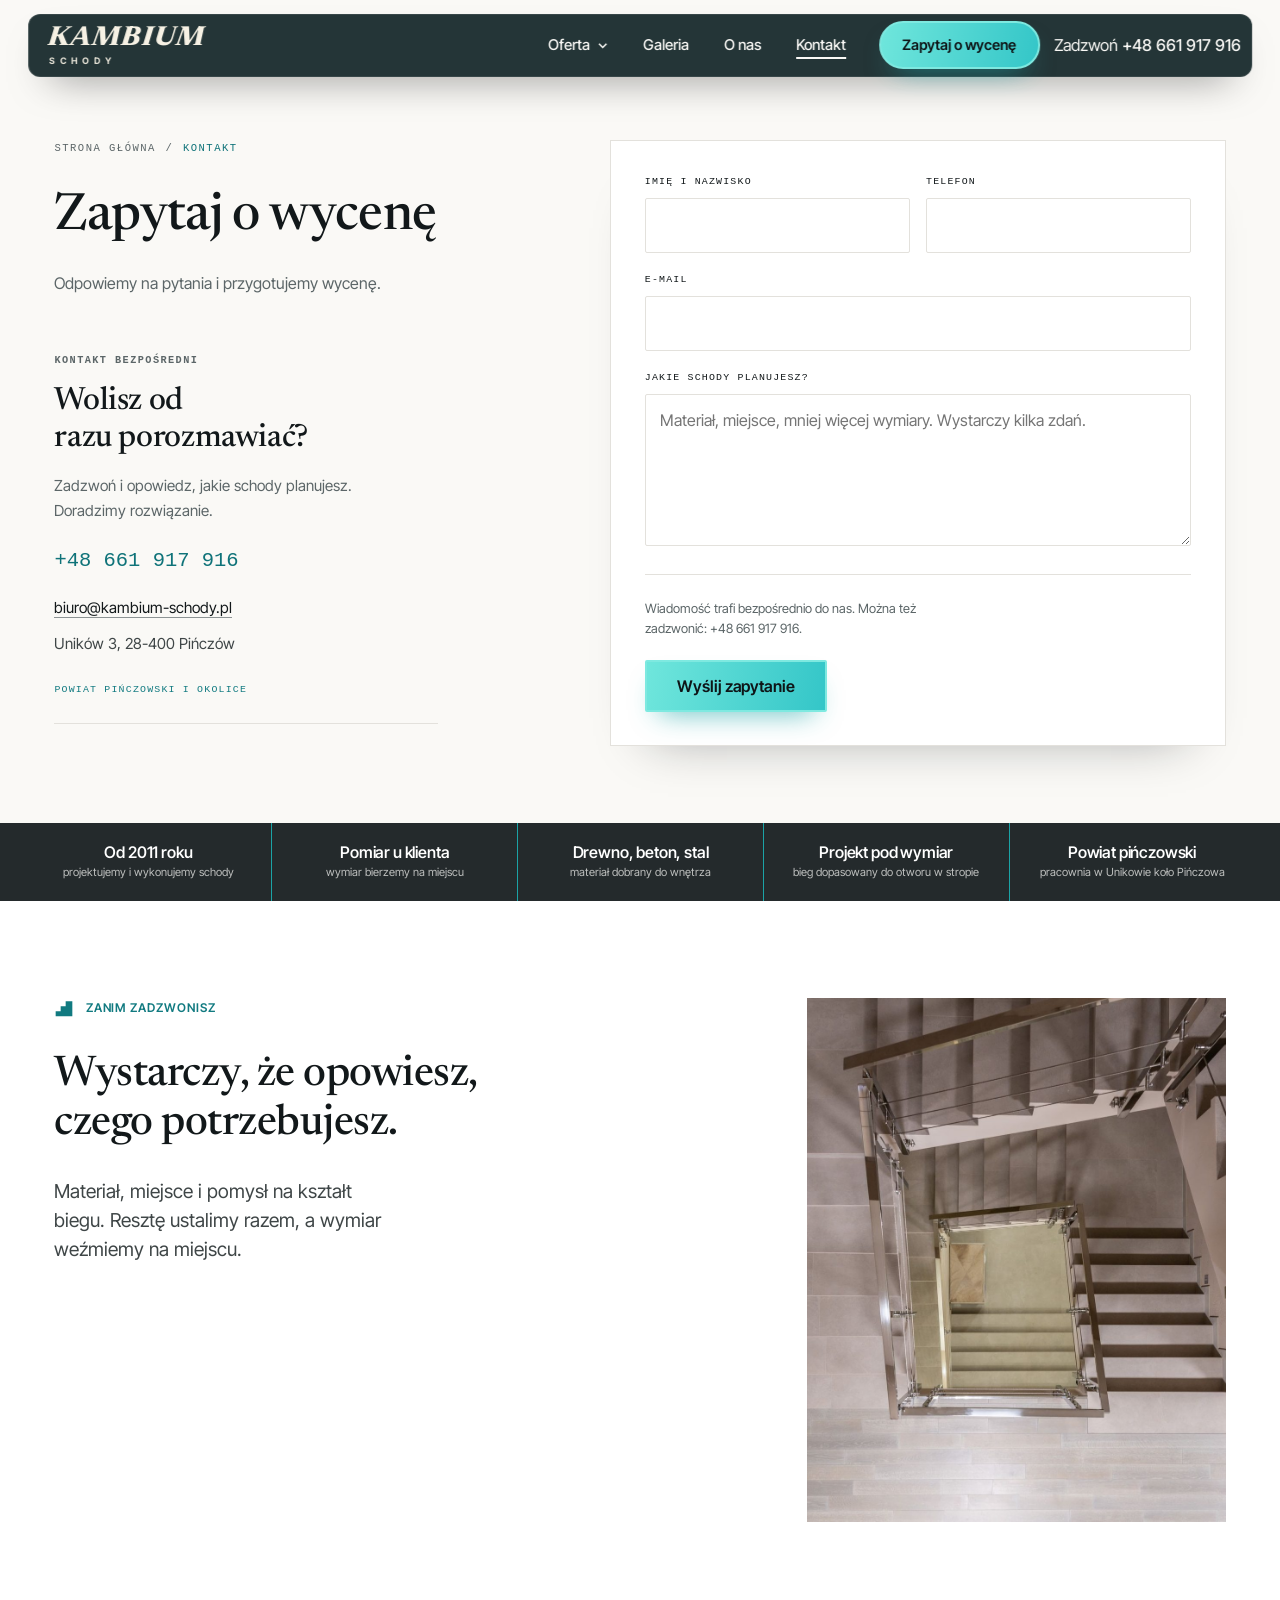
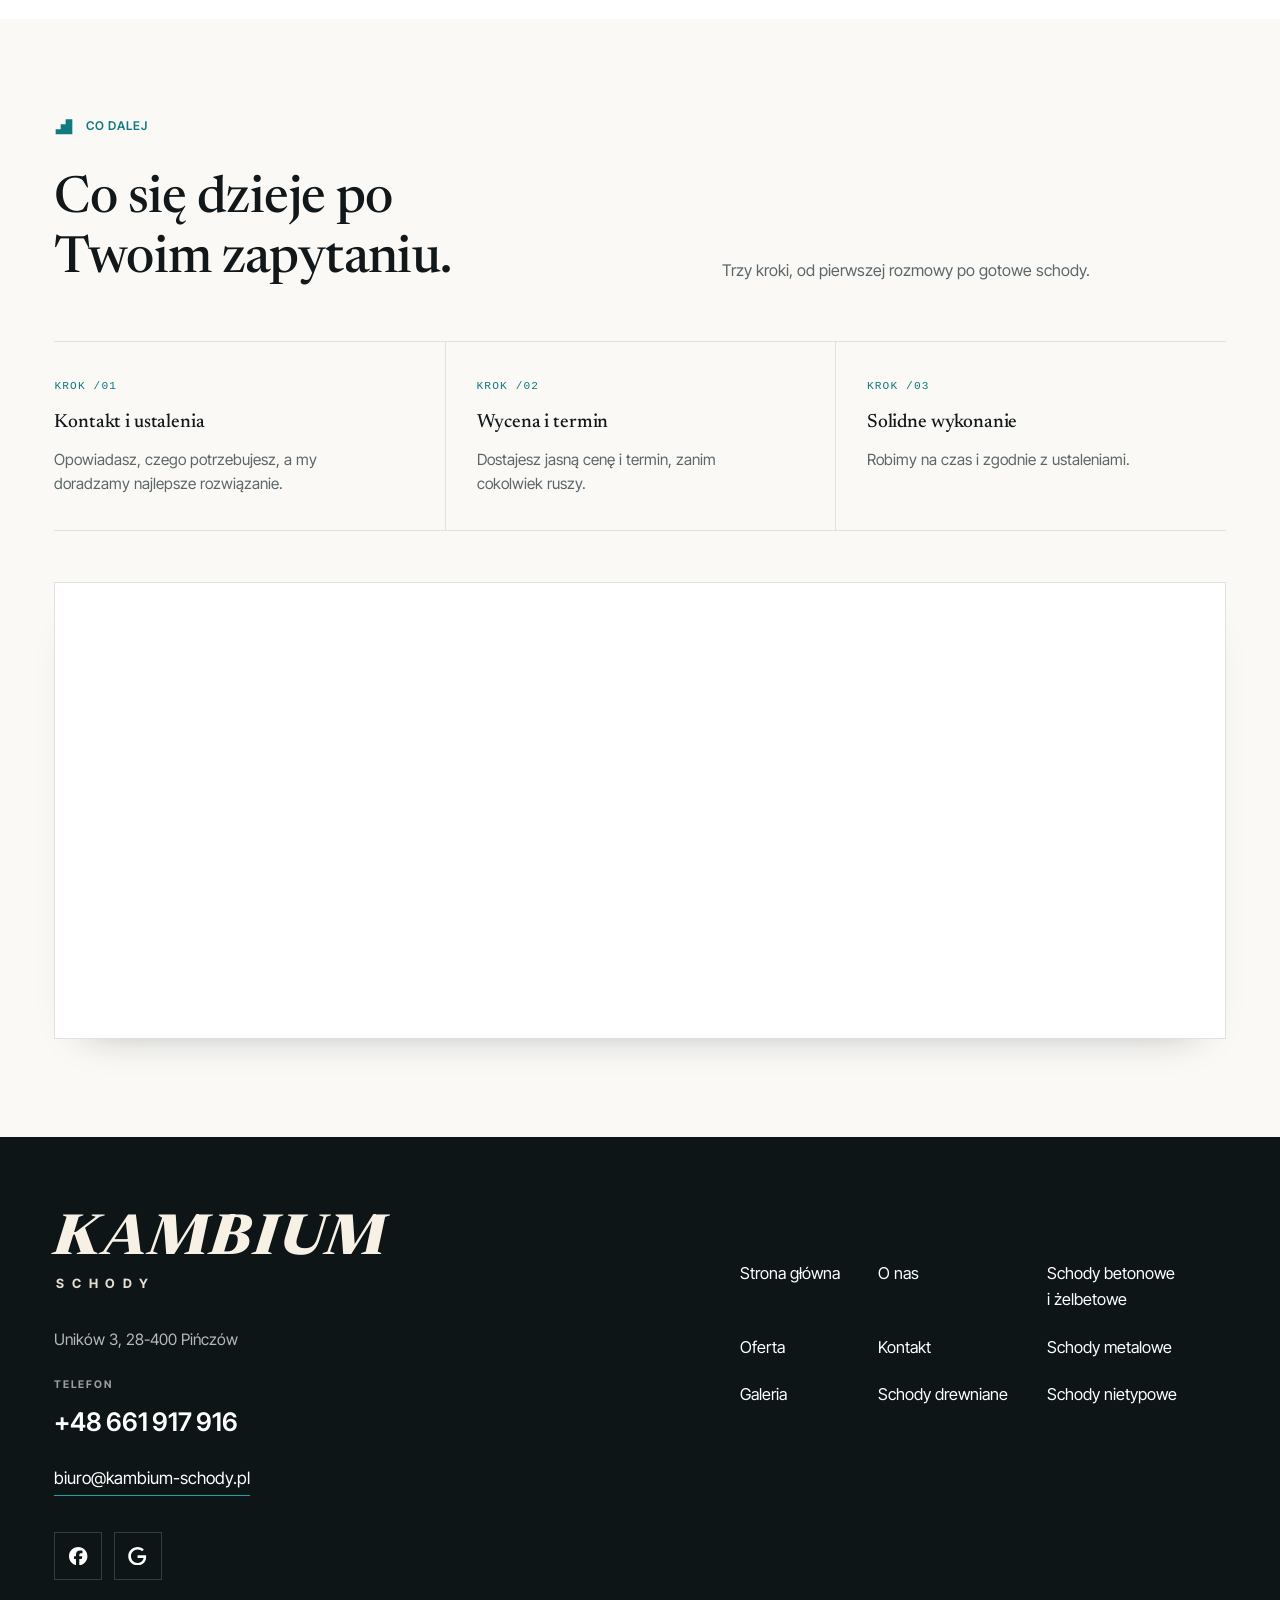
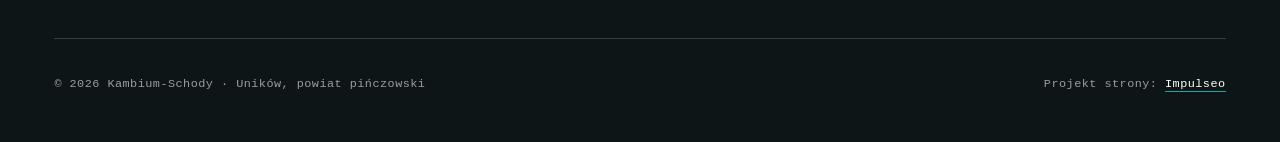
==== commit 3b42d134: "[claude-edit][cmt:6f150868-5117-4034-ab50-f0507af26202] przebudowa dema w układzie wzoru swellroofin" ====
--- a/kontakt.html
+++ b/kontakt.html
@@ -4,119 +4,137 @@
 <meta charset="UTF-8">
 <meta name="viewport" content="width=device-width, initial-scale=1.0">
 <title>Kontakt - Kambium-Schody</title>
-<meta name="description" content="Kontakt Kambium-Schody - Uników 3, 28-400 Pińczów">
-<link rel="canonical" href="https://kris20032.github.io/kambium-schody/kontakt.html">
+<meta name="description" content="Zapytaj o wycenę schodów. Kambium-Schody, Uników 3, 28-400 Pińczów. Telefon: +48 661 917 916.">
+<link rel="canonical" href="https://impulseo-pl.github.io/kambium-schody/kontakt.html">
 <meta name="robots" content="noindex, nofollow">
 <meta property="og:type" content="website">
 <meta property="og:locale" content="pl_PL">
 <meta property="og:site_name" content="Kambium-Schody">
 <meta property="og:title" content="Kontakt - Kambium-Schody">
-<meta property="og:description" content="Kontakt Kambium-Schody - Uników 3, 28-400 Pińczów">
-<meta property="og:url" content="https://kris20032.github.io/kambium-schody/kontakt.html">
-<meta property="og:image" content="https://kris20032.github.io/kambium-schody/img/og.jpg">
+<meta property="og:description" content="Zapytaj o wycenę schodów. Kambium-Schody, Uników 3, 28-400 Pińczów. Telefon: +48 661 917 916.">
+<meta property="og:url" content="https://impulseo-pl.github.io/kambium-schody/kontakt.html">
+<meta property="og:image" content="https://impulseo-pl.github.io/kambium-schody/img/og.jpg">
 <meta property="og:image:width" content="1200">
 <meta property="og:image:height" content="630">
 <meta name="twitter:card" content="summary_large_image">
+<meta name="theme-color" content="#0e1517">
+<script type="application/ld+json">{"@context": "https://schema.org", "@type": "LocalBusiness", "name": "Kambium-Schody", "url": "https://impulseo-pl.github.io/kambium-schody/", "telephone": "+48661917916", "email": "biuro@kambium-schody.pl", "image": "https://impulseo-pl.github.io/kambium-schody/img/og.jpg", "address": {"@type": "PostalAddress", "streetAddress": "Uników 3", "postalCode": "28-400", "addressLocality": "Pińczów", "addressCountry": "PL"}, "areaServed": "Powiat pińczowski", "sameAs": ["https://www.facebook.com/p/Kambium-Schody-%C5%81ukasz-%C5%9Acis%C5%82o-100090317103360/", "https://www.google.com/maps/place/Kambium-Schody/@50.5383953,20.6402071,166m/data=!3m1!1e3!4m6!3m5!1s0x4717eae96c76dff5:0x727a5f4c9ac15c52!8m2!3d50.5385133!4d20.6400999!16s%2Fg%2F1tglxqtf"]}</script>
 <link rel="preconnect" href="https://fonts.googleapis.com">
 <link rel="preconnect" href="https://fonts.gstatic.com" crossorigin>
-<link href="https://fonts.googleapis.com/css2?family=Lora:wght@500;600;700&family=Manrope:wght@400;500;600&display=swap" rel="stylesheet">
-<link rel="stylesheet" href="assets/styles.css?v=30f448a4">
+<link href="https://fonts.googleapis.com/css2?family=Inter+Tight:wght@400..700&amp;family=Newsreader:ital,opsz,wght@0,6..72,400..700;1,6..72,600..800&amp;display=swap" rel="stylesheet">
+<link rel="stylesheet" href="assets/styles.css?v=20261113b">
+<meta name="nb-deploy" content="c18d0c9b5b89">
 </head>
 <body>
-
-<header class="nav">
-  <div class="wrap nav-inner">
-    <a class="brand" href="index.html"><span class="name">Kambium-Schody</span><span class="sub">Schody na wymiar</span></a>
-    <nav class="nav-links">
-      <a href="index.html">Strona główna</a>
-      <a href="realizacje.html">Realizacje</a>
-      <a href="oferta.html">Oferta</a>
-      <a href="o-nas.html">O nas</a>
-      <a href="kontakt.html" class="active" aria-current="page">Kontakt</a>
-      <a href="kontakt.html" class="btn btn-accent">Zapytaj o wycenę</a>
-    </nav>
-    <button class="nav-toggle" aria-label="Menu"><span></span><span></span><span></span></button>
+<header class="bar">
+  <div class="bar-in">
+    <a class="brand" href="index.html" aria-label="Kambium-Schody - strona główna"><b>Kambium</b><i>SCHODY</i></a>
+    <nav class="dnav" aria-label="Menu główne">
+        <div class="drop">
+          <a class="nav-item" href="oferta.html">Oferta <svg viewBox="0 0 12 12" aria-hidden="true" focusable="false"><path d="M2 4l4 4 4-4" fill="none" stroke="currentColor" stroke-width="1.6"/></svg></a>
+          <div class="drop-panel">
+            <div class="drop-head"><div><span>Oferta</span><strong>Schody pod wymiar Twojego domu</strong></div><a class="drop-all" href="oferta.html">Cała oferta →</a></div>
+            <div class="drop-grid"><a href="oferta.html#drewniane">Schody drewniane <span aria-hidden="true">→</span></a><a href="oferta.html#betonowe">Schody betonowe i&nbsp;żelbetowe <span aria-hidden="true">→</span></a><a href="oferta.html#metalowe">Schody metalowe <span aria-hidden="true">→</span></a><a href="oferta.html#nietypowe">Schody nietypowe <span aria-hidden="true">→</span></a></div>
+          </div>
+        </div>
+        <a class="nav-item" href="realizacje.html">Galeria</a>
+        <a class="nav-item" href="o-nas.html">O&nbsp;nas</a>
+        <a class="nav-item" href="kontakt.html" aria-current="page">Kontakt</a>
+      </nav>
+    <div class="bar-actions">
+        <a class="btn btn-teal btn-pill" href="kontakt.html">Zapytaj o&nbsp;wycenę</a>
+        <a class="call" href="tel:+48661917916"><span>Zadzwoń </span><b class="tel">+48 661 917 916</b></a>
+        <button class="mtoggle" type="button" aria-label="Menu" aria-expanded="false"><span></span><span></span></button>
+      </div>
   </div>
+  <div class="mpanel"><div class="mpanel-in">
+    <a class="ml" href="oferta.html">Oferta <span aria-hidden="true">→</span></a>
+    <a class="ms" href="oferta.html#drewniane">Schody drewniane</a><a class="ms" href="oferta.html#betonowe">Schody betonowe i&nbsp;żelbetowe</a><a class="ms" href="oferta.html#metalowe">Schody metalowe</a><a class="ms" href="oferta.html#nietypowe">Schody nietypowe</a>
+    <a class="ml" href="realizacje.html">Galeria <span aria-hidden="true">→</span></a>
+    <a class="ml" href="o-nas.html">O&nbsp;nas <span aria-hidden="true">→</span></a>
+    <a class="ml" href="kontakt.html">Kontakt <span aria-hidden="true">→</span></a>
+    <a class="btn btn-teal" href="kontakt.html">Zapytaj o&nbsp;wycenę</a>
+  </div></div>
 </header>
 
 <main>
-<section class="pagehead">
-  <img src="img/g2.jpg" alt="Kambium-Schody - Zapytaj o wycenę" width="1600" height="1066" decoding="async">
-  <div class="wrap">
-    <span class="eyebrow">Kontakt</span>
-    <h1>Zapytaj o wycenę</h1>
-    <p>Odpowiemy na pytania i przygotujemy wycenę.</p>
+<section class="sec-paper kontakt-top">
+  <div class="shell kontakt">
+    <div class="rv">
+      <p class="crumbs crumbs-light"><a href="index.html">Strona główna</a><span>/</span><b>Kontakt</b></p>
+      <h1>Zapytaj o&nbsp;wycenę</h1>
+      <p class="lead">Odpowiemy na pytania i&nbsp;przygotujemy wycenę.</p>
+      <div class="direct">
+        <p class="eb">Kontakt bezpośredni</p>
+        <h2>Wolisz od razu porozmawiać?</h2>
+        <p>Zadzwoń i&nbsp;opowiedz, jakie schody planujesz. Doradzimy rozwiązanie.</p>
+        <a class="big tel" href="tel:+48661917916">+48 661 917 916</a>
+        <ul>
+          <li><a href="mailto:biuro@kambium-schody.pl">biuro@kambium-schody.pl</a></li>
+          <li>Uników 3, 28-400 Pińczów</li>
+        </ul>
+        <p class="zasieg">Powiat pińczowski i&nbsp;okolice</p>
+      </div>
+    </div>
+    <form class="form rv" style="--d:.1s" action="https://formsubmit.co/biuro@kambium-schody.pl" method="POST">
+      <input type="hidden" name="_subject" value="Zapytanie ze strony Kambium-Schody">
+      <input type="hidden" name="_captcha" value="false">
+      <input type="hidden" name="_template" value="table">
+      <div class="form-grid">
+        <div class="fld"><label for="f-name">Imię i&nbsp;nazwisko</label><input id="f-name" name="name" type="text" autocomplete="name" required></div>
+        <div class="fld"><label for="f-phone">Telefon</label><input id="f-phone" name="phone" type="tel" autocomplete="tel" required></div>
+        <div class="fld full"><label for="f-email">E-mail</label><input id="f-email" name="email" type="email" autocomplete="email"></div>
+        <div class="fld full"><label for="f-msg">Jakie schody planujesz?</label><textarea id="f-msg" name="message" placeholder="Materiał, miejsce, mniej więcej wymiary. Wystarczy kilka zdań." required></textarea></div>
+      </div>
+      <div class="form-foot"><p class="note">Wiadomość trafi bezpośrednio do nas. Można też zadzwonić: <span class="tel">+48 661 917 916</span>.</p><button class="btn btn-teal" type="submit">Wyślij zapytanie</button></div>
+    </form>
   </div>
 </section>
-<section>
-  <div class="wrap contact-grid">
-    <div class="reveal">
-      <span class="eyebrow">Dane kontaktowe</span>
-      <h2 style="margin:var(--space-4) 0 var(--space-6)">Kambium-Schody</h2>
-      <div class="info-list">
-        <div class="info-row"><div class="ic"><svg class="ico-tel" width="16" height="16" viewBox="0 0 24 24" fill="none" aria-hidden="true"><path d="M6.6 10.8a15.5 15.5 0 0 0 6.6 6.6l2.2-2.2a1 1 0 0 1 1-.24 11.4 11.4 0 0 0 3.6.58 1 1 0 0 1 1 1V20a1 1 0 0 1-1 1A17 17 0 0 1 3 4a1 1 0 0 1 1-1h3.5a1 1 0 0 1 1 1c0 1.25.2 2.46.58 3.6a1 1 0 0 1-.25 1l-2.23 2.2Z" fill="currentColor"/></svg></div><div><div class="lbl">Telefon</div><a class="val" href="tel:+48661917916">+48 661 917 916</a></div></div>
-        <div class="info-row"><div class="ic"><svg class="ico-mail" width="16" height="16" viewBox="0 0 24 24" fill="none" aria-hidden="true"><rect x="3.2" y="5.5" width="17.6" height="13" rx="1.6" stroke="currentColor" stroke-width="1.6"/><path d="M4 7l8 6 8-6" stroke="currentColor" stroke-width="1.6" stroke-linecap="round" stroke-linejoin="round"/></svg></div><div><div class="lbl">E-mail</div><a class="val" href="mailto:biuro@kambium-schody.pl">biuro@kambium-schody.pl</a></div></div>
-        <div class="info-row"><div class="ic"><svg class="ico-pin" width="16" height="16" viewBox="0 0 24 24" fill="none" aria-hidden="true"><path d="M12 21s7-6.1 7-11.5A7 7 0 0 0 5 9.5C5 14.9 12 21 12 21Z" stroke="currentColor" stroke-width="1.6" fill="none"/><circle cx="12" cy="9.5" r="2.4" fill="currentColor"/></svg></div><div><div class="lbl">Adres</div><div class="val">Uników 3, 28-400 Pińczów</div></div></div>
-      </div>
+<div class="facts"><div class="facts-in"><div class="fact"><span class="k">Od 2011 roku</span><span class="v">projektujemy i&nbsp;wykonujemy schody</span></div><div class="fact"><span class="k">Pomiar u&nbsp;klienta</span><span class="v">wymiar bierzemy na miejscu</span></div><div class="fact"><span class="k">Drewno, beton, stal</span><span class="v">materiał dobrany do wnętrza</span></div><div class="fact"><span class="k">Projekt pod wymiar</span><span class="v">bieg dopasowany do otworu w&nbsp;stropie</span></div><div class="fact"><span class="k">Powiat pińczowski</span><span class="v">pracownia w&nbsp;Unikowie koło Pińczowa</span></div></div></div>
+<section class="sec sec-white">
+  <div class="shell duet">
+    <div class="txt rv">
+      <p class="eb">Zanim zadzwonisz</p>
+      <h2>Wystarczy, że opowiesz, czego potrzebujesz.</h2>
+      <p>Materiał, miejsce i&nbsp;pomysł na kształt biegu. Resztę ustalimy razem, a&nbsp;wymiar weźmiemy na miejscu.</p>
     </div>
-    <div class="reveal">
-      <form class="form" action="https://formsubmit.co/biuro@kambium-schody.pl" method="POST">
-        <input type="hidden" name="_subject" value="Zapytanie ze strony Kambium-Schody">
-        <input type="hidden" name="_captcha" value="false">
-        <input type="hidden" name="_template" value="table">
-        <div class="fld"><label for="name">Imię / firma</label><input id="name" name="name" type="text" placeholder="np. Jan Kowalski" required></div>
-        <div class="fld"><label for="email">E-mail</label><input id="email" name="email" type="email" placeholder="adres@email.pl" required></div>
-        <div class="fld"><label for="phone">Telefon</label><input id="phone" name="phone" type="tel" placeholder="+48 ..."></div>
-        <div class="fld"><label for="msg">Czego dotyczy zapytanie?</label><textarea id="msg" name="message" placeholder="Napisz krótko, w czym możemy pomóc" required></textarea></div>
-        <button type="submit" class="btn btn-accent" style="width:100%;justify-content:center">Wyślij zapytanie <span class="arr">→</span></button>
-        <p class="note">Wiadomość trafi bezpośrednio do nas. Można też zadzwonić: +48 661 917 916.</p>
-      </form>
-    </div>
+    <figure class="rv" style="--d:.12s"><div class="frame"><img src="img/kontakt.jpg" alt="Klatka schodowa ze stalową balustradą widziana z góry" width="1600" height="1215" loading="lazy"></div></figure>
   </div>
 </section>
-<section style="padding-top:0">
-  <div class="wrap reveal">
-    <iframe class="map" title="Kambium-Schody - Uników" src="https://maps.google.com/maps?q=50.5385133%2C20.6400999&z=15&output=embed" loading="lazy" referrerpolicy="no-referrer-when-downgrade"></iframe>
+<section class="sec sec-paper">
+  <div class="shell">
+    <div class="sec-head rv">
+      <div><p class="eb">Co dalej</p><h2>Co się dzieje po Twoim zapytaniu.</h2></div>
+      <div class="side"><p>Trzy kroki, od pierwszej rozmowy po gotowe schody.</p></div>
+    </div>
+    <ol class="kroki rv"><li><span class="nr">Krok /01</span><h3>Kontakt i&nbsp;ustalenia</h3><p>Opowiadasz, czego potrzebujesz, a&nbsp;my doradzamy najlepsze rozwiązanie.</p></li><li><span class="nr">Krok /02</span><h3>Wycena i&nbsp;termin</h3><p>Dostajesz jasną cenę i&nbsp;termin, zanim cokolwiek ruszy.</p></li><li><span class="nr">Krok /03</span><h3>Solidne wykonanie</h3><p>Robimy na czas i&nbsp;zgodnie z&nbsp;ustaleniami.</p></li></ol>
+    <div class="mapbox mapa-wide rv"><iframe src="https://maps.google.com/maps?q=50.5385133%2C20.6400999&z=15&output=embed" title="Mapa dojazdu - Kambium-Schody, Uników 3" loading="lazy" referrerpolicy="no-referrer-when-downgrade"></iframe></div>
   </div>
 </section>
 </main>
-
-<footer>
-  <div class="wrap">
-    <div class="foot-grid">
-      <div class="foot-brand">
-        <div class="name">Kambium-Schody</div>
-        <p>Drewniane, betonowe, żelbetowe i metalowe. Od 2011 roku projektujemy i wykonujemy schody w powiecie pińczowskim.</p>
+<footer class="foot">
+  <div class="shell">
+    <div class="foot-top">
+      <div>
+        <a class="brand" href="index.html" aria-label="Kambium-Schody - strona główna"><b>Kambium</b><i>SCHODY</i></a>
+        <p class="foot-addr">Uników 3, 28-400 Pińczów</p>
+        <div class="foot-tel"><small>Telefon</small><a class="tel" href="tel:+48661917916">+48 661 917 916</a></div>
+        <a class="foot-mail" href="mailto:biuro@kambium-schody.pl">biuro@kambium-schody.pl</a>
+        <div class="socs">
+          <a class="soc" href="https://www.facebook.com/p/Kambium-Schody-%C5%81ukasz-%C5%9Acis%C5%82o-100090317103360/" target="_blank" rel="noopener" aria-label="Facebook - Kambium-Schody"><svg viewBox="0 0 24 24" aria-hidden="true" focusable="false"><path d="M9.101 23.691v-7.98H6.627v-3.667h2.474v-1.58c0-4.085 1.848-5.978 5.858-5.978.401 0 .955.042 1.468.103a8.68 8.68 0 0 1 1.141.195v3.325a8.623 8.623 0 0 0-.653-.036 26.805 26.805 0 0 0-.733-.009c-.707 0-1.259.096-1.675.309a1.686 1.686 0 0 0-.679.622c-.258.42-.374.995-.374 1.752v1.297h3.919l-.386 2.103-.287 1.564h-3.246v8.245C19.396 23.238 24 18.179 24 12.044c0-6.627-5.373-12-12-12s-12 5.373-12 12c0 5.628 3.874 10.35 9.101 11.647Z" fill="currentColor"/></svg></a>
+          <a class="soc" href="https://www.google.com/maps/place/Kambium-Schody/@50.5383953,20.6402071,166m/data=!3m1!1e3!4m6!3m5!1s0x4717eae96c76dff5:0x727a5f4c9ac15c52!8m2!3d50.5385133!4d20.6400999!16s%2Fg%2F1tglxqtf" target="_blank" rel="noopener" aria-label="Google - Kambium-Schody"><svg viewBox="0 0 24 24" aria-hidden="true" focusable="false"><path d="M12.48 10.92v3.28h7.84c-.24 1.84-.853 3.187-1.787 4.133-1.147 1.147-2.933 2.4-6.053 2.4-4.827 0-8.6-3.893-8.6-8.72s3.773-8.72 8.6-8.72c2.6 0 4.507 1.027 5.907 2.347l2.307-2.307C18.747 1.44 16.133 0 12.48 0 5.867 0 .307 5.387.307 12s5.56 12 12.173 12c3.573 0 6.267-1.173 8.373-3.36 2.16-2.16 2.84-5.213 2.84-7.667 0-.76-.053-1.467-.173-2.053H12.48z" fill="currentColor"/></svg></a>
+        </div>
       </div>
-      <div class="foot-col">
-        <h4>Nawigacja</h4>
-        <a href="index.html">Strona główna</a>
-        <a href="realizacje.html">Realizacje</a>
-        <a href="oferta.html">Oferta</a>
-        <a href="o-nas.html">O nas</a>
-        <a href="kontakt.html">Kontakt</a>
-      </div>
-      <div class="foot-col">
-        <h4>Kontakt</h4>
-        <a href="tel:+48661917916">+48 661 917 916</a>
-        <a href="mailto:biuro@kambium-schody.pl">biuro@kambium-schody.pl</a>
-        <p>Uników 3, 28-400 Pińczów</p>
-        <a href="https://www.google.com/maps/place/Kambium-Schody/@50.5383953,20.6402071,166m/data=!3m1!1e3!4m6!3m5!1s0x4717eae96c76dff5:0x727a5f4c9ac15c52!8m2!3d50.5385133!4d20.6400999!16s%2Fg%2F1tglxqtf" target="_blank" rel="noopener">Jak dojechać →</a>
-      <div class="foot-soc">
-        <a class="soc" href="https://www.facebook.com/p/Kambium-Schody-%C5%81ukasz-%C5%9Acis%C5%82o-100090317103360/" target="_blank" rel="noopener" aria-label="Facebook - Kambium-Schody"><svg viewBox="0 0 24 24" aria-hidden="true" focusable="false"><path d="M9.101 23.691v-7.98H6.627v-3.667h2.474v-1.58c0-4.085 1.848-5.978 5.858-5.978.401 0 .955.042 1.468.103a8.68 8.68 0 0 1 1.141.195v3.325a8.623 8.623 0 0 0-.653-.036 26.805 26.805 0 0 0-.733-.009c-.707 0-1.259.096-1.675.309a1.686 1.686 0 0 0-.679.622c-.258.42-.374.995-.374 1.752v1.297h3.919l-.386 2.103-.287 1.564h-3.246v8.245C19.396 23.238 24 18.179 24 12.044c0-6.627-5.373-12-12-12s-12 5.373-12 12c0 5.628 3.874 10.35 9.101 11.647Z" fill="currentColor"/></svg></a>
-        <a class="soc" href="https://www.google.com/maps/place/Kambium-Schody/@50.5383953,20.6402071,166m/data=!3m1!1e3!4m6!3m5!1s0x4717eae96c76dff5:0x727a5f4c9ac15c52!8m2!3d50.5385133!4d20.6400999!16s%2Fg%2F1tglxqtf" target="_blank" rel="noopener" aria-label="Google - Kambium-Schody"><svg viewBox="0 0 24 24" aria-hidden="true" focusable="false"><path d="M12.48 10.92v3.28h7.84c-.24 1.84-.853 3.187-1.787 4.133-1.147 1.147-2.933 2.4-6.053 2.4-4.827 0-8.6-3.893-8.6-8.72s3.773-8.72 8.6-8.72c2.6 0 4.507 1.027 5.907 2.347l2.307-2.307C18.747 1.44 16.133 0 12.48 0 5.867 0 .307 5.387.307 12s5.56 12 12.173 12c3.573 0 6.267-1.173 8.373-3.36 2.16-2.16 2.84-5.213 2.84-7.667 0-.76-.053-1.467-.173-2.053H12.48z" fill="currentColor"/></svg></a>
-      </div>
-      </div>
+      <nav class="foot-nav" aria-label="Stopka">
+        <a href="index.html">Strona główna</a><a href="oferta.html">Oferta</a><a href="realizacje.html">Galeria</a>
+        <a href="o-nas.html">O&nbsp;nas</a><a href="kontakt.html">Kontakt</a><a href="oferta.html#drewniane">Schody drewniane</a><a href="oferta.html#betonowe">Schody betonowe i&nbsp;żelbetowe</a><a href="oferta.html#metalowe">Schody metalowe</a><a href="oferta.html#nietypowe">Schody nietypowe</a>
+      </nav>
     </div>
-    <div class="foot-bot">
-      <span>© 2026 Kambium-Schody</span>
-      <span>Projekt strony: <a class="foot-credit" href="https://impulseo.pl" target="_blank" rel="noopener">Impulseo</a></span>
-    </div>
+    <div class="foot-bot"><span>© 2026 Kambium-Schody · Uników, powiat pińczowski</span><span>Projekt strony: <a class="foot-credit" href="https://impulseo.pl" target="_blank" rel="noopener">Impulseo</a></span></div>
   </div>
 </footer>
-<div class="sticky-reserve"><a class="sr-book" href="kontakt.html">Zapytaj o wycenę</a><a class="sr-call" href="tel:+48661917916" aria-label="Zadzwoń"><svg class="ico-tel" width="16" height="16" viewBox="0 0 24 24" fill="none" aria-hidden="true"><path d="M6.6 10.8a15.5 15.5 0 0 0 6.6 6.6l2.2-2.2a1 1 0 0 1 1-.24 11.4 11.4 0 0 0 3.6.58 1 1 0 0 1 1 1V20a1 1 0 0 1-1 1A17 17 0 0 1 3 4a1 1 0 0 1 1-1h3.5a1 1 0 0 1 1 1c0 1.25.2 2.46.58 3.6a1 1 0 0 1-.25 1l-2.23 2.2Z" fill="currentColor"/></svg></a></div>
+<div class="sticky-reserve"><a class="sr-book" href="kontakt.html">Zapytaj o&nbsp;wycenę</a><a class="sr-call" href="tel:+48661917916" aria-label="Zadzwoń"><svg class="ico-tel" width="16" height="16" viewBox="0 0 24 24" fill="none" aria-hidden="true"><path d="M6.6 10.8a15.5 15.5 0 0 0 6.6 6.6l2.2-2.2a1 1 0 0 1 1-.24 11.4 11.4 0 0 0 3.6.58 1 1 0 0 1 1 1V20a1 1 0 0 1-1 1A17 17 0 0 1 3 4a1 1 0 0 1 1-1h3.5a1 1 0 0 1 1 1c0 1.25.2 2.46.58 3.6a1 1 0 0 1-.25 1l-2.23 2.2Z" fill="currentColor"/></svg> Zadzwoń</a></div>
 <div class="demo-wazne" data-do="2026-11-19" data-cykl="3" hidden><svg class="dw-ico" width="13" height="13" viewBox="0 0 24 24" fill="none" aria-hidden="true"><circle cx="12" cy="12" r="8.6" stroke="currentColor" stroke-width="1.8"/><path d="M12 7.2V12l3.3 2" stroke="currentColor" stroke-width="1.8" stroke-linecap="round"/></svg><span class="dw-txt"></span></div>
-
-<script src="assets/main.js"></script>
+<script src="assets/main.js?v=20261113" defer></script>
 </body>
 </html>
--- a/assets/styles.css
+++ b/assets/styles.css
@@ -1,593 +1,591 @@
-/* ============================================================
-   STOLBASZ — premium, architektoniczny B2B fit-out
-   Jasna paleta, zero brązu. System wg premium-web-craft.
-   Projekt strony: Impulseo (impulseo.pl)
-   ============================================================ */
-
+/* Kambium-Schody - arkusz strony (uklad wg wzoru wskazanego przez zespol, 13.11.2026) */
 :root{
-  /* PALETA — jasna, architektoniczna, chłodna */
-  --paper:#F3F1EC;          /* główne tło */
-  --paper-2:#E6E3DB;        /* sekcje alternatywne (chłodny jasny szary) */
-  --paper-3:#E6E3DB;        /* delikatne wypełnienia */
-  --ink:#23211E;            /* tekst główny — chłodny grafit */
-  --ink-soft:#43403A;       /* nagłówki drugorzędne */
-  --muted:#87837A;          /* tekst poboczny */
-  --line:rgba(35,33,30,.12);/* hairline */
-  --accent:#8A6B3C;         /* stonowany petrol-slate — jedyny akcent */
-  --accent-d:#6E5430;
-  --accent-soft:rgba(138,107,60,.10);
-  --dark:#23211E;           /* sekcje ciemne (stopka/CTA) */
-
-  /* HOVER ZDJĘĆ — JEDEN standard dla całego silnika (decyzja K. 04.08.2026, artefakt z wariantami).
-     AKTUALNE (K.+Szymon 09.08.2026, wybór z artefaktu 6 wariantów): zoom 1.05 przy 1.4s -
-     przy tak długim czasie mocniejszy kadr NIE skacze, tylko „oddycha". Poprzedni standard
-     (1.02 / .55s z 04.08) odbierany jako dynamiczny i szybki.
-     Spoczynek lekko przygaszony, ale TYLKO tam, gdzie jest mysz (@media hover:hover) —
-     na telefonie zdjęcia zostają w pełnej jasności. */
-  --img-zoom:1.05;                   /* K.+Szymon 09.08: wariant F z artefaktu porównawczego */
-  --img-rest:brightness(.95) saturate(.99);
-  --img-hot:brightness(1.06) saturate(1.05);
-  --img-dur:1.4s;                    /* K.+Szymon 09.08 (wariant F): powoli = elegancko */
-  --img-ease:cubic-bezier(.16,.84,.44,1);  /* miękki ogon, efekt „oddychania" */
-
-  /* ODSTĘPY — skala 4/8 */
-  --space-1:4px; --space-2:8px; --space-3:12px; --space-4:16px; --space-5:24px;
-  --space-6:32px; --space-7:48px; --space-8:64px; --space-9:96px; --space-10:128px;
-
-  /* TYPOGRAFIA — fluid clamp() (skala podbita 16.07.2026: większe, czytelniejsze litery — uwaga Adama) */
-  --text-sm:clamp(.9rem,.87rem + .12vw,1rem);
-  --text-base:clamp(1.08rem,1.04rem + .18vw,1.2rem);
-  --text-lg:clamp(1.24rem,1.15rem + .34vw,1.44rem);
-  --text-h3:clamp(1.34rem,1.22rem + .55vw,1.66rem);
-  --text-h2:clamp(2.1rem,1.66rem + 2.1vw,3.1rem);
-  --text-h1:clamp(2.9rem,2.1rem + 4vw,5.1rem);
-
-  /* PROMIENIE — architektoniczne, raczej ostre */
-  --r-sm:3px; --r-md:6px; --r-lg:10px;
-
-  /* RUCH */
-  --ease:cubic-bezier(.25,.46,.45,.94); --dur:.24s;
-
-  /* CIENIE — miękkie, warstwowe */
-  --sh-sm:0 1px 2px rgba(16,24,32,.04), 0 2px 8px rgba(16,24,32,.05);
-  --sh-md:0 2px 6px rgba(16,24,32,.05), 0 12px 28px -8px rgba(16,24,32,.12);
-  --sh-lg:0 6px 14px rgba(16,24,32,.07), 0 26px 56px -18px rgba(16,24,32,.22);
-
-  --hairline:1px solid var(--line);
-
-  --font-display:'Lora',serif;
-  --font-body:'Manrope',sans-serif;
-}
-
-*{box-sizing:border-box;margin:0;padding:0}
-html{scroll-behavior:smooth}
-body{
-  font-family:var(--font-body);
-  font-size:var(--text-base);
-  line-height:1.65;
-  color:var(--ink);
-  background:var(--paper);
-  -webkit-font-smoothing:antialiased;
-  text-rendering:optimizeLegibility;
-}
-img{max-width:100%;height:auto;display:block}  /* height:auto = width/height z atrybutów trzyma proporcje (TOP#12) */
+  --ink:#12181a;--ink-deep:#0e1517;--ink-panel:#151c1e;--ink-body:#3f4647;
+  --slate:#5c6668;--slate-soft:#8c9394;--rule-dark:#353d40;
+  --paper:#faf9f6;--paper-sunken:#f3f2ee;--white:#fff;--hairline:#e3e1dc;--cream:#f6f1e4;
+  --teal:#1ba3a6;--teal-deep:#117a80;--teal-text:#0f7379;--teal-lite:#63e0d6;
+  --accent:#117a80;--accent-d:#0f7379;--line:#e3e1dc;
+  --font-display:"Newsreader",Georgia,"Times New Roman",serif;
+  --font-sans:"Inter Tight",system-ui,-apple-system,"Segoe UI",sans-serif;
+  --font-mono:ui-monospace,SFMono-Regular,Menlo,Consolas,monospace;
+  --gutter:clamp(1.25rem,4.25vw,4.75rem);
+  --ease:cubic-bezier(.23,1,.32,1);--ease-reveal:cubic-bezier(.16,1,.3,1);
+  --nav-h:76px;
+  --img-zoom:1.05;--img-dur:1.4s;--img-ease:cubic-bezier(.16,.84,.44,1);
+}
+*,*::before,*::after{box-sizing:border-box}
+html{-webkit-text-size-adjust:100%;scroll-padding-top:6.5rem}
+body{margin:0;background:var(--paper);color:var(--ink-body);font-family:var(--font-sans);
+  font-size:clamp(1.0625rem,.9vw,1.125rem);line-height:1.6;-webkit-font-smoothing:antialiased;
+  text-rendering:optimizeLegibility;overflow-x:clip}
+img,svg,video,iframe{display:block;max-width:100%}
+img{height:auto}
 a{color:inherit;text-decoration:none}
-
-.wrap{width:min(92%,1180px);margin-inline:auto}
-section{padding-block:clamp(52px,6.5vw,96px)}
-
-h1,h2,h3{font-family:var(--font-display);font-weight:700;line-height:1.08;letter-spacing:-.02em;color:var(--ink)}
-h1{font-size:var(--text-h1);letter-spacing:-.035em}
-h2{font-size:var(--text-h2);letter-spacing:-.025em}
-h3{font-size:var(--text-h3)}
-/* MIARA — długość wiersza. WCAG 2.2 SC 1.4.8: max 80 znaków; Butterick: 45–90.
-   68ch daje realnie 72–78 znaków polskiego tekstu, czyli z zapasem pod granicą.
-   Wcześniej limit miał TYLKO <p> — <li>, <blockquote> i <dd> nie miały żadnego,
-   i to jedyny powód, dla którego 23 bloki na dwóch oddanych stronach jadą po
-   83–106 znaków w wierszu (pomiar 07.08.2026, bramka `miara`).
-   ⚠️ Listy i definicje ograniczamy TYLKO bez klasy: `ul`/`ol` z klasą to u nas
-   układ (siatki kafli, menu), a nie tekst ciągły — tam miarę wyznacza układ. */
-/* 60ch, nie 68ch (K. 10.08): po zmianie fontów na węższe kroje (DM Sans i spółka)
-   w 68ch mieściło się ~90 znaków - bramka pikselowa słusznie zgłaszała przekroczenie
-   granicy 80. Pomiar na żywej przeglądarce: 60ch = 90 znaków, 53ch = ~78 znaków, czyli normę WCAG 1.4.8. */
-:root{ --miara:53ch }
-p{max-width:min(100%,var(--miara))}
-blockquote,
-ul:not([class])>li, ol:not([class])>li,
-dl:not([class])>dd{max-width:min(100%,var(--miara))}
-
-/* ⚠️ Świadomie BEZ wyjątku `.tile p,.card p,.svc p{max-width:none}`, choć nasuwa się sam:
-   te akapity BYŁY już ograniczone (stare `p{max-width:65ch}`), więc „wyjątek" nie odblokowałby
-   niczego nowego — tylko ROZLUŹNIŁ stan sprzed zmiany na wszystkich demach naraz.
-   `figcaption` żadna z reguł wyżej nie dotyczy, więc też nie potrzebuje zwolnienia. */
-
-/* ŁAMANIE. `balance` wyrównuje długości wierszy w nagłówku, `pretty` pilnuje ostatniego
-   wiersza akapitu, żeby nie został w nim jeden wyraz. Obsługiwane od Chrome 117 /
-   Safari 17.5; starsze przeglądarki po prostu ignorują tę własność.
-   `text-wrap:pretty` nie występowało dotąd ANI RAZ w silniku ani w repo klientów. */
-h1,h2,h3,.lead,.lede{text-wrap:balance}
-p,li,blockquote,dd{text-wrap:pretty}
-
-.eyebrow{
-  font-family:var(--font-body);
-  font-size:var(--text-sm);
-  font-weight:600;
-  letter-spacing:.18em;
-  text-transform:uppercase;
-  color:var(--accent);
-  display:inline-flex;align-items:center;gap:var(--space-3);
-}
-/* flex:none + margin-top = kreska trzyma się PIERWSZEJ linii. Wcześniej align-items:center
-   centrowało ją względem całego bloku i przy zawinięciu (długi kicker typu
-   „…WNĘTRZ · LESZNO · OD 2019") druga linia lądowała z brzydkim wcięciem. */
-.eyebrow{align-items:flex-start}
-.eyebrow>*,.eyebrow{text-wrap:balance}   /* dlugi kicker lamal sie na sierote typu samo „2019" w drugiej linii */
-.eyebrow::before{content:"";width:28px;height:1px;background:var(--accent);display:inline-block;flex:none;margin-top:.62em}
-
-.muted{color:var(--muted)}
-.lead{font-size:var(--text-lg);line-height:1.55;color:var(--ink-soft);max-width:50ch}
-
-/* ---------- BUTTONS ---------- */
-.btn{
-  display:inline-flex;align-items:center;gap:var(--space-2);
-  font-weight:600;font-size:var(--text-sm);letter-spacing:.02em;
-  padding:var(--space-4) var(--space-6);
-  border-radius:var(--r-sm);
-  transition:transform var(--dur) var(--ease),box-shadow var(--dur) var(--ease),background var(--dur) var(--ease);
-  cursor:pointer;border:1px solid transparent;
-}
-.btn-accent{background:var(--accent);color:#fff;box-shadow:var(--sh-sm)}
-.btn-accent:hover{background:var(--accent-d);transform:translateY(-2px);box-shadow:var(--sh-md)}
-.btn-accent:active{transform:translateY(0);box-shadow:var(--sh-sm)}
-.btn-ghost{background:transparent;color:var(--ink);border-color:var(--line)}
-.btn-ghost:hover{border-color:var(--accent);color:var(--accent);transform:translateY(-2px)}
-.btn-light{background:#fff;color:var(--ink);box-shadow:var(--sh-sm)}
-.btn-light:hover{transform:translateY(-2px);box-shadow:var(--sh-md)}
-.btn .arr{transition:transform var(--dur) var(--ease)}
-.btn:hover .arr{transform:translateX(4px)}
-
-/* ---------- NAV ---------- */
-.nav{
-  position:sticky;top:0;z-index:50;
-  background:color-mix(in srgb,var(--paper) 88%,transparent);
-  backdrop-filter:saturate(140%) blur(10px);
-  border-bottom:var(--hairline);
-}
-.nav-inner{display:flex;align-items:center;justify-content:space-between;gap:var(--space-5);height:72px}
-/* ANTY-NACHODZENIE (K. 05.08.2026): długa nazwa firmy + przycisk z pełnym numerem nie mieściły się w pasku
-   i flex ściskał linki PONIŻEJ ich treści - "Kontakt" wchodził na ramkę "Zadzwoń +48 ...". Teraz ustępuje
-   nazwa marki (skrót wielokropkiem), a menu i przycisk nigdy się nie kurczą ani nie zachodzą na siebie. */
-.brand{display:flex;flex-direction:column;line-height:1;min-width:0;flex:0 1 auto}
-.brand .name{font-family:var(--font-display);font-weight:800;font-size:1.35rem;letter-spacing:.04em;white-space:nowrap;overflow:hidden;text-overflow:ellipsis}
-.brand .sub{font-size:.62rem;letter-spacing:.34em;text-transform:uppercase;color:var(--muted);margin-top:5px;white-space:nowrap;overflow:hidden;text-overflow:ellipsis}
-.nav-links{display:flex;align-items:center;gap:var(--space-6);flex:0 0 auto}
-.nav-links a{font-size:var(--text-sm);font-weight:500;color:var(--ink-soft);position:relative;padding-block:4px;white-space:nowrap;transition:color var(--dur) var(--ease)}
-.nav-links a::after{content:"";position:absolute;left:0;bottom:0;width:0;height:1.5px;background:var(--accent);transition:width var(--dur) var(--ease)}
-.nav-links a:hover,.nav-links a.active{color:var(--ink)}
-.nav-links a:hover::after,.nav-links a.active::after{width:100%}
-.nav-links .btn{padding:var(--space-2) var(--space-5)}
-/* przyciski w nav: właściwy kolor (przebij .nav-links a) + bez podkreślenia */
-.nav-links a.btn-accent{color:#fff}
-.nav-links a.btn-ghost,.nav-links a.btn-light{color:var(--ink)}
-/* CTA w pasku: NIE podkreślenie spod linków menu, ale ten sam przelatujący błysk,
-   co na wszystkich innych przyciskach (zgłoszenie K. 13.08.2026 - „na hero jest efekt
-   światła przechodzącego przez przycisk, na navbarze go nie ma, a mają być identyczne").
-   Reguła `.nav-links a::after` jest silniejsza od `.btn::after`, więc trzeba jej
-   geometrię wyzerować i wpisać połysk z nazwy - samo `display:none` gasiło efekt. */
-.nav-links a.btn::after{
-  display:block;content:"";position:absolute;inset:0;z-index:-1;pointer-events:none;
-  width:auto;height:auto;border-radius:inherit;   /* kasuje geometrię podkreślenia (width:0;height:1.5px) */
-  background:linear-gradient(100deg,transparent 32%,rgba(255,255,255,.20) 50%,transparent 68%);
-  translate:-120% 0}
-@media (prefers-reduced-motion:no-preference){
-  .nav-links a.btn:hover::after{translate:120% 0;transition:translate .75s var(--mt-ease,cubic-bezier(.16,.84,.44,1))}
-}
-.nav-toggle{display:none;background:none;border:none;cursor:pointer;flex-direction:column;gap:5px;padding:8px}
-.nav-toggle span{width:24px;height:2px;background:var(--ink);transition:var(--dur)}
-/* Ciasny zakres MIĘDZY menu mobilnym a pełnym pulpitem: zbijamy odstępy i nazwę marki,
-   żeby wszystko zmieściło się naturalnie, zanim w ogóle dojdzie do skracania wielokropkiem. */
-@media(max-width:1280px) and (min-width:921px){
-  .nav-links{gap:var(--space-4)}
-  .nav-links .btn{padding:var(--space-2) var(--space-4)}
-  .brand .name{font-size:1.15rem}
-}
-
-/* ---------- HERO (split) ---------- */
-.hero{position:relative;overflow:hidden;border-bottom:var(--hairline)}
-.hero-grid{display:grid;grid-template-columns:1.05fr .95fr;gap:clamp(24px,4vw,60px);align-items:center;
-  padding-block:clamp(36px,4.5vw,64px)}
-.hero-copy .eyebrow{margin-bottom:var(--space-5)}
-.hero-copy h1{margin-bottom:var(--space-5)}
-.hero-copy .lead{margin-bottom:var(--space-7)}
-.hero-actions{display:flex;flex-wrap:wrap;gap:var(--space-4)}
-.hero-art{position:relative;aspect-ratio:4/3;border-radius:var(--r-lg);overflow:hidden;box-shadow:var(--sh-lg)}
-.hero-art img{width:100%;height:100%;object-fit:cover}
-.hero-art::after{content:"";position:absolute;inset:0;background:linear-gradient(180deg,transparent 55%,rgba(18,24,28,.28))}
-.hero-badge{position:absolute;left:var(--space-5);bottom:var(--space-5);z-index:2;
-  background:rgba(252,252,251,.94);backdrop-filter:blur(4px);
-  border-radius:var(--r-md);padding:var(--space-4) var(--space-5);box-shadow:var(--sh-md);max-width:78%}
-.hero-badge strong{display:block;font-family:var(--font-display);font-size:1rem;letter-spacing:-.01em}
-.hero-badge span{font-size:var(--text-sm);color:var(--muted)}
-
-/* ---------- HERO duży / kinowy (strona główna) ---------- */
-.hero-cine{position:relative;min-height:clamp(560px,82vh,840px);min-height:clamp(560px,82svh,840px);display:flex;align-items:center;overflow:hidden;border-bottom:var(--hairline)}
-.hero-cine>img{position:absolute;inset:0;width:100%;height:100%;object-fit:cover;z-index:0}
-.hero-cine::after{content:"";position:absolute;inset:0;z-index:1;
-  background:linear-gradient(95deg,rgba(13,18,23,.86) 0%,rgba(13,18,23,.64) 32%,rgba(13,18,23,.24) 62%,rgba(13,18,23,.04) 100%)}
-.hero-cine .wrap{position:relative;z-index:2;padding-block:var(--space-8)}
-.hero-cine .hero-copy{max-width:660px}
-.hero-cine .eyebrow{color:#fff;margin-bottom:var(--space-5)}
-.hero-cine .eyebrow::before{background:#fff}
-.hero-cine h1{color:#fff;margin-bottom:var(--space-5);font-size:clamp(2.9rem,2rem + 4.4vw,5.2rem);text-wrap:balance}
-.hero-cine .lead{color:rgba(255,255,255,.92);max-width:48ch;margin-bottom:var(--space-7)}
-.hero-cine .hero-actions{display:flex;flex-wrap:wrap;gap:var(--space-4)}
-/* NISKIE OKNO (laptop z dokiem i paskami przeglądarki ma ~700-780 px wysokości widoku):
-   H1 do 5.2rem + długi lead nie mieściły się i przyciski wypadały POD krawędź ekranu -
-   klient widział stronę bez ani jednego CTA. Skalujemy w dół, zamiast przycinać treść. */
-@media(min-width:821px) and (max-height:820px){
-  .hero-cine{min-height:clamp(520px,94svh,780px)}
-  .hero-cine .wrap{padding-block:var(--space-6)}
-  .hero-cine h1{font-size:clamp(2.2rem,1.5rem + 2.6vw,3.6rem);margin-bottom:var(--space-4)}
-  .hero-cine .eyebrow{margin-bottom:var(--space-4)}
-  .hero-cine .lead{margin-bottom:var(--space-5);max-width:44ch}
-}
-@media(max-width:680px){
-  .hero-cine{min-height:clamp(520px,76vh,640px);min-height:clamp(520px,76svh,640px);align-items:flex-end}
-  .hero-cine::after{background:linear-gradient(0deg,rgba(13,18,23,.9) 6%,rgba(13,18,23,.45) 55%,rgba(13,18,23,.25) 100%)}
-  .hero-cine .wrap{padding-bottom:var(--space-9)}
-  /* TELEFON (~90% oglądających): lead potrafił zająć 8 linii i zepchnąć CTA poza pierwszy ekran.
-     Zwężamy interlinię i skalę - treści nie ucinamy, bo to ona sprzedaje. */
-  .hero-cine .lead{font-size:.98rem;line-height:1.5;margin-bottom:var(--space-5)}
-  .hero-cine .eyebrow{font-size:.72rem;letter-spacing:.13em;margin-bottom:var(--space-4)}
-  .hero-cine .eyebrow::before{width:20px}
-  .hero-cine h1{margin-bottom:var(--space-4)}
-}
-
-/* full-bleed hero variant (podstrony) */
-.pagehead{position:relative;min-height:46vh;min-height:46svh;display:flex;align-items:flex-end;overflow:hidden;border-bottom:var(--hairline)}
-.pagehead img{position:absolute;inset:0;width:100%;height:100%;object-fit:cover}
-/* 10.08.2026 (decyzja K.): mocniejsze przyciemnienie + cień pod tekstem. Bramka mierzyła na
-   nagłówkach podstron 3,38-3,43:1 przy wymaganych 4,5 — jasne zdjęcie (hala, śnieg, niebo)
-   podchodziło pod biały tekst. Zdjęcia klientów są różne, więc kontrast musi dawać WARSTWA,
-   a nie szczęśliwy dobór kadru. */
-.pagehead::after{content:"";position:absolute;inset:0;background:linear-gradient(180deg,rgba(18,24,28,.40),rgba(18,24,28,.76))}
-.pagehead .wrap{position:relative;z-index:2;padding-block:var(--space-9);color:#fff}
-.pagehead h1{color:#fff;max-width:18ch;text-shadow:0 2px 16px rgba(0,0,0,.55)}
-.pagehead .eyebrow{color:#fff}
-.pagehead .eyebrow::before{background:#fff}
-.pagehead p{color:rgba(255,255,255,.92);margin-top:var(--space-4);max-width:54ch;text-shadow:0 1px 12px rgba(0,0,0,.5)}
-
-/* ---------- STRIP (pasek skrótów / liczby) ---------- */
-.strip{background:var(--dark);color:#fff}
-/* PASEK HASEŁ — standard 04.08.2026 (decyzja K.): 5 haseł w JEDNYM rzędzie, tekst WYŚRODKOWANY,
-   węższe marginesy boczne niż reszta strony (pasek ma iść szerzej), równe wysokości kolumn. */
-.strip .wrap{width:min(96%,1440px);display:grid;grid-template-columns:repeat(5,1fr);
-  gap:var(--space-5);padding-block:var(--space-7);align-items:stretch}
-.strip .item .k{font-family:var(--font-display);font-size:clamp(1.05rem,.82rem + .85vw,1.55rem);
-  font-weight:800;letter-spacing:-.02em;color:#fff;line-height:1.18;text-wrap:balance}
-.strip .item .v{font-size:var(--text-sm);color:rgba(255,255,255,.66);margin-top:var(--space-2);line-height:1.4}
-.strip .item{border-left:2px solid var(--accent);padding-inline:var(--space-4);
-  text-align:center;display:flex;flex-direction:column;justify-content:center}
-/* liczba kolumn = liczba haseł, żeby ostatnie nie zostawało samo w drugim rzędzie.
-   Klasę n-N nadaje multipage.py; domyślnie (bez klasy) pasek jest 5-kolumnowy. */
-.strip.n-2 .wrap{grid-template-columns:repeat(2,1fr)}
-.strip.n-3 .wrap{grid-template-columns:repeat(3,1fr)}
-.strip.n-4 .wrap{grid-template-columns:repeat(4,1fr);gap:var(--space-6)}
-.strip.n-4 .item .k{font-size:clamp(1.3rem,1rem + 1.1vw,2rem)}
-.strip.n-6 .wrap{grid-template-columns:repeat(6,1fr);gap:var(--space-4)}
-.strip.n-6 .item .k{font-size:clamp(.98rem,.8rem + .7vw,1.35rem)}
-/* równe łamanie: zamiast "długa linia + jedno słowo" obie linie zbliżonej długości */
-.strip .item .k{text-wrap:balance}
-
-/* ---------- SECTION HEAD ---------- */
-.head{max-width:48rem;margin-bottom:var(--space-8)}
-.head.center{margin-inline:auto;text-align:center}
-.head .eyebrow{margin-bottom:var(--space-4)}
-.head h2{margin-bottom:var(--space-4)}
-.head p{color:var(--muted);font-size:var(--text-lg);line-height:1.55}
-.head.center p{margin-inline:auto}
-
-/* ---------- INTRO SPLIT ---------- */
-.split{display:grid;grid-template-columns:.92fr 1.08fr;gap:clamp(28px,5vw,80px);align-items:center}
-.split.rev{grid-template-columns:1.08fr .92fr}
-.split.rev .split-art{order:-1}
-.split-art{position:relative;aspect-ratio:5/4;border-radius:var(--r-lg);overflow:hidden;box-shadow:var(--sh-lg)}
-.split-art img{width:100%;height:100%;object-fit:cover}
-.split-copy h2{margin-bottom:var(--space-5)}
-.split-copy p+p{margin-top:var(--space-4)}
-.split-copy .btn{margin-top:var(--space-6)}
-
-/* ---------- SERVICES (zakres) ---------- */
-.svc-grid{display:grid;grid-template-columns:repeat(auto-fit,minmax(280px,1fr));gap:var(--space-5)}
-.svc{background:#fff;border:var(--hairline);border-radius:var(--r-md);padding:var(--space-7) var(--space-6);
-  transition:transform var(--dur) var(--ease),box-shadow var(--dur) var(--ease),border-color var(--dur) var(--ease);
-  position:relative;overflow:hidden}
-.svc::before{content:"";position:absolute;left:0;top:0;width:3px;height:0;background:var(--accent);transition:height var(--dur) var(--ease)}
-.svc:hover{transform:translateY(-4px);box-shadow:var(--sh-md);border-color:transparent}
-.svc:hover::before{height:100%}
-.svc .ic{font-family:var(--font-display);font-size:.8rem;font-weight:700;letter-spacing:.12em;color:var(--accent);margin-bottom:var(--space-4)}
-.svc h3{margin-bottom:var(--space-3);font-size:1.22rem}
-.svc p{color:var(--muted);font-size:var(--text-base);line-height:1.6}
-
-/* big detailed service rows */
-.svc-row{display:grid;grid-template-columns:.8fr 1.2fr;gap:clamp(20px,4vw,60px);align-items:center;padding-block:var(--space-8)}
-.svc-row+.svc-row{border-top:var(--hairline)}
-.svc-row.rev{grid-template-columns:1.2fr .8fr}
-/* Naprzemienny układ wierszy oferty: co drugi wiersz ma zdjęcie po PRAWEJ.
-   Było `order:-1` — martwy kod, bo zdjęcie i tak jest pierwszym dzieckiem w HTML,
-   więc wszystkie wiersze wyglądały identycznie (zdjęcie zawsze z lewej), a `rev`
-   zmieniało tylko szerokość kolumn. Znalezione 29.07.2026 przy różnicowaniu kierunków
-   animacji (pomiar pozycji: art.mid 390/502 przy row.mid 756 — zawsze lewa strona). */
-.svc-row.rev .svc-row-art{order:2}
-.svc-row-art{aspect-ratio:4/3;border-radius:var(--r-md);overflow:hidden;box-shadow:var(--sh-md)}
-.svc-row-art img{width:100%;height:100%;object-fit:cover}
-.svc-row h3{font-size:1.5rem;margin-bottom:var(--space-4)}
-.svc-row .num{font-family:var(--font-display);font-size:.85rem;font-weight:700;letter-spacing:.14em;color:var(--accent);display:block;margin-bottom:var(--space-3)}
-.svc-row ul{list-style:none;margin-top:var(--space-4);display:flex;flex-direction:column;gap:var(--space-2)}
-.svc-row li{position:relative;padding-left:var(--space-5);color:var(--muted);font-size:var(--text-base)}
-.svc-row li::before{content:"";position:absolute;left:0;top:.62em;width:8px;height:1px;background:var(--accent)}
-
-/* ---------- GALLERY (realizacje) ---------- */
-.gallery{display:grid;grid-template-columns:repeat(12,1fr);gap:var(--space-4);grid-auto-rows:200px}
-/* GALERIA MASONRY — pionowe zdjęcia (portrety beauty/wellness) bez przycinania: kolumny, height auto */
-.gallery-masonry{column-count:3;column-gap:var(--space-4)}
-@media(max-width:900px){.gallery-masonry{column-count:2}}
-@media(max-width:560px){.gallery-masonry{column-count:1}}
-.gallery-masonry .m-tile{break-inside:avoid;margin:0 0 var(--space-4);padding:0;position:relative;overflow:hidden;border-radius:var(--r-md);border:1px solid var(--line)}
-.gallery-masonry .m-tile img{width:100%;height:auto;display:block}
-.gallery-masonry .m-tile .cap{position:absolute;left:0;right:0;bottom:0;padding:var(--space-4);color:#fff;background:linear-gradient(0deg,rgba(0,0,0,.55),transparent);font-size:var(--text-sm)}
-.gallery-masonry .m-tile .cap small{display:block;font-weight:400;opacity:.78;letter-spacing:.04em;text-transform:uppercase;font-size:.66rem;margin-top:3px}
-.tile{position:relative;overflow:hidden;border-radius:var(--r-md);box-shadow:var(--sh-sm);
-  transition:transform var(--dur) var(--ease),box-shadow var(--dur) var(--ease)}
-.tile img{width:100%;height:100%;object-fit:cover;
-  transition:transform var(--img-dur) var(--img-ease),filter var(--img-dur) var(--img-ease)}
-.tile:hover{box-shadow:var(--sh-md)}
-.tile .cap{position:absolute;left:0;right:0;bottom:0;padding:var(--space-5) var(--space-4) var(--space-4);
-  /* mocniejszy spad + cien pod tekstem: na JASNYCH zdjeciach klienta (biale fronty, sciany)
-     slaby gradient dawal kontrast ~1.5:1 zamiast wymaganych 3.6:1 (bramka wygladu, 10.08.2026) */
-  background:linear-gradient(transparent 10%,rgba(18,24,28,.55) 40%,rgba(18,24,28,.88) 68%,rgba(18,24,28,.99));color:#fff;
-  text-shadow:0 1px 2px rgba(0,0,0,.85),0 2px 10px rgba(0,0,0,.55);
-  font-size:var(--text-sm);font-weight:600;letter-spacing:.01em;
-  opacity:0;transform:translateY(8px);transition:var(--dur) var(--ease)}
-.tile:hover .cap{opacity:1;transform:translateY(0)}
-.tile .cap small{display:block;font-weight:400;opacity:.78;letter-spacing:.04em;text-transform:uppercase;font-size:.66rem;margin-top:3px}
-/* bento spans */
-.t-wide{grid-column:span 6}
-.t-tall{grid-column:span 6;grid-row:span 2}
-.t-std{grid-column:span 6}
-.t-third{grid-column:span 4}
-.t-two3{grid-column:span 8}
-
-/* ---------- TRUST / WIARYGODNOŚĆ ---------- */
-.trust{background:var(--paper-2)}
-.trust-grid{display:grid;grid-template-columns:repeat(auto-fit,minmax(240px,1fr));gap:var(--space-5);margin-top:var(--space-7)}
-.trust-card{background:#fff;border-radius:var(--r-md);padding:var(--space-7) var(--space-6);box-shadow:var(--sh-sm);border-top:3px solid var(--accent)}
-.trust-card .big{font-family:var(--font-display);font-size:clamp(1.8rem,1.3rem + 1.6vw,2.6rem);font-weight:800;letter-spacing:-.02em;color:var(--ink);line-height:1}
-.trust-card h3{font-size:1.12rem;margin:var(--space-3) 0 var(--space-2)}
-.trust-card p{color:var(--muted);font-size:var(--text-base);line-height:1.55}
-
-/* ---------- CTA band ---------- */
-.cta{background:var(--dark);color:#fff;position:relative;overflow:hidden}
-/* telefon w CTA: na ciemnym tle biały (domyślnie), rodziny z JASNYM tłem CTA
-   nadpisują to u siebie - wcześniej kolor siedział w stylu inline i wygrywał z rodziną. */
-.cta .btn-ghost-cta{color:#fff;border-color:rgba(255,255,255,.3)}
-.cta .wrap{display:grid;grid-template-columns:1.4fr .6fr;gap:var(--space-7);align-items:center;position:relative;z-index:2}
-.cta h2{color:#fff;max-width:20ch}
-.cta p{color:rgba(255,255,255,.74);margin-top:var(--space-4)}
-.cta-actions{display:flex;flex-direction:column;gap:var(--space-3);align-items:flex-start}
-.cta::before{content:"";position:absolute;right:-80px;top:-80px;width:360px;height:360px;border-radius:50%;
-  background:radial-gradient(circle,var(--accent-soft),transparent 70%)}
-
-/* ---------- CONTACT ---------- */
-.contact-grid{display:grid;grid-template-columns:.85fr 1.15fr;gap:clamp(28px,4vw,56px);align-items:start}
-.info-list{display:flex;flex-direction:column;gap:var(--space-2)}
-.info-row{display:flex;gap:var(--space-4);align-items:flex-start;padding-block:var(--space-4);border-bottom:var(--hairline)}
-.info-row .ic{flex:none;width:42px;height:42px;display:grid;place-items:center;border-radius:50%;
-  background:var(--accent-soft);color:var(--accent);font-size:1.05rem}
-.info-row .lbl{font-size:.72rem;letter-spacing:.14em;text-transform:uppercase;color:var(--muted)}
-.info-row .val{font-weight:600;font-size:var(--text-base);margin-top:2px}
-.info-row a.val:hover{color:var(--accent)}
-.map{border:none;border-radius:var(--r-lg);box-shadow:var(--sh-md);width:100%;height:100%;min-height:380px;filter:grayscale(.2) contrast(1.02)}
-.form{background:#fff;border:var(--hairline);border-radius:var(--r-lg);padding:clamp(24px,3vw,40px);box-shadow:var(--sh-sm)}
-.form .fld{margin-bottom:var(--space-5)}
-.form label{display:block;font-size:var(--text-sm);font-weight:600;margin-bottom:var(--space-2)}
-.form input,.form textarea{width:100%;font-family:inherit;font-size:var(--text-base);color:var(--ink);
-  padding:var(--space-4);border:var(--hairline);border-radius:var(--r-sm);background:var(--paper);transition:border-color var(--dur)}
-.form input:focus,.form textarea:focus{outline:none;border-color:var(--accent);background:#fff}
-.form textarea{resize:vertical;min-height:120px}
-.form .note{font-size:var(--text-sm);color:var(--muted);margin-top:var(--space-3)}
-
-/* ---------- FOOTER ---------- */
-footer{background:var(--dark);color:#fff;padding-block:var(--space-9) var(--space-6)}
-.foot-grid{display:grid;grid-template-columns:1.4fr 1fr 1fr;gap:var(--space-7);margin-bottom:var(--space-8)}
-.foot-brand .name{font-family:var(--font-display);font-weight:800;font-size:1.4rem;letter-spacing:.04em}
-.foot-brand p{color:rgba(255,255,255,.62);margin-top:var(--space-4);font-size:var(--text-base);max-width:38ch}
-.foot-col h4{font-size:.74rem;letter-spacing:.16em;text-transform:uppercase;color:rgba(255,255,255,.5);margin-bottom:var(--space-4)}
-.foot-col a,.foot-col p{display:block;color:rgba(255,255,255,.82);font-size:var(--text-base);margin-bottom:var(--space-3)}
-.foot-col a:hover{color:#fff}
-.foot-bot{border-top:1px solid rgba(255,255,255,.12);padding-top:var(--space-5);display:flex;justify-content:space-between;flex-wrap:wrap;gap:var(--space-3);
-  font-size:var(--text-sm);color:rgba(255,255,255,.55)}
-.foot-bot a:hover{color:#fff}
-/* Podpis w stopce = klikalny link do impulseo.pl (31.07.2026). Ma być WIDOCZNIE klikalny,
-   ale nie krzyczeć - stąd sam kolor jaśniejszy + delikatne podkreślenie na najeździe. */
-.foot-bot a.foot-credit{color:rgba(255,255,255,.78);text-decoration:none;border-bottom:1px solid rgba(255,255,255,.28)}
-.foot-bot a.foot-credit:hover{color:#fff;border-bottom-color:#fff}
-
-/* ---------- REVEAL ---------- */
-.reveal{opacity:0;transform:translateY(22px);transition:opacity .6s var(--ease),transform .6s var(--ease)}
-.reveal.in{opacity:1;transform:none}
-
-/* ---------- RESPONSIVE ---------- */
-@media(max-width:920px){
-  .hero-grid,.split,.split.rev,.svc-row,.svc-row.rev,.cta .wrap,.contact-grid,.foot-grid{grid-template-columns:1fr}
-  .split.rev .split-art,.svc-row.rev .svc-row-art{order:0}
-  .hero-art{aspect-ratio:16/10;max-height:420px}
-  .strip .wrap,.strip.n-2 .wrap,.strip.n-3 .wrap,.strip.n-4 .wrap,.strip.n-6 .wrap{grid-template-columns:repeat(2,1fr);gap:var(--space-6)}
-  .strip .item .k,.strip.n-6 .item .k{font-size:clamp(1.3rem,1.1rem + 1vw,2rem)}
-  .gallery{grid-auto-rows:180px}
-  .t-wide,.t-tall,.t-std,.t-third,.t-two3{grid-column:span 6}
-  .t-tall{grid-row:span 1}
-  .cta-actions{flex-direction:row;flex-wrap:wrap}
-  .foot-grid{gap:var(--space-6)}
-}
-@media(max-width:680px){
-  .nav-links{position:fixed;inset:72px 0 auto 0;background:var(--paper);flex-direction:column;align-items:stretch;
-    gap:0;padding:var(--space-4) 6%;border-bottom:var(--hairline);box-shadow:var(--sh-md);
-    transform:translateY(-120%);transition:transform var(--dur) var(--ease)}
-  .nav-links.open{transform:translateY(0)}
-  .nav-links a{padding-block:var(--space-4);border-bottom:var(--hairline)}
-  .nav-links .btn{margin-top:var(--space-3);justify-content:center}
-  .nav-toggle{display:flex}
-  .strip .wrap,.strip.n-2 .wrap,.strip.n-3 .wrap,.strip.n-4 .wrap,.strip.n-6 .wrap{grid-template-columns:1fr}
-  .gallery{grid-template-columns:repeat(6,1fr)}
-  .foot-grid{grid-template-columns:1fr}
-}
+button{font:inherit;color:inherit;background:none;border:0;padding:0;cursor:pointer}
+h1,h2,h3,h4,p,figure,ul,ol,dl,dd{margin:0}
+ul,ol{padding:0;list-style:none}
+h1,h2,h3,h4{font-family:var(--font-display);color:var(--ink);font-weight:500;text-wrap:balance}
+h1{font-size:clamp(2.7rem,5vw,5rem);font-weight:600;line-height:1.02;letter-spacing:-.012em}
+h2{font-size:clamp(2.15rem,4vw,3.925rem);line-height:1.16;letter-spacing:-.012em}
+h3{font-size:clamp(1.5rem,2.1vw,2.25rem);line-height:1.18;letter-spacing:-.008em}
+h4{font-size:clamp(1.18rem,1.4vw,1.55rem);line-height:1.22;letter-spacing:-.004em}
+p{text-wrap:pretty}
+:focus-visible{outline:2px solid var(--teal);outline-offset:3px}
+.sr-only{position:absolute;width:1px;height:1px;overflow:hidden;clip-path:inset(50%);white-space:nowrap}
+.shell{width:calc(100% - 2*var(--gutter));max-width:1680px;margin-inline:auto}
+.tel{white-space:nowrap}
+
+/* --- znak sekcji (trzy stopnie) + etykieta --- */
+.eb{display:flex;align-items:center;gap:.7rem;color:var(--teal-deep);font-size:.75rem;line-height:1.2;
+  letter-spacing:.08em;font-weight:600;text-transform:uppercase}
+.eb::before{content:"";flex:none;width:1.25rem;height:1.25rem;background:currentColor;
+  -webkit-mask:var(--stopnie) center/contain no-repeat;mask:var(--stopnie) center/contain no-repeat}
+:root{--stopnie:url("data:image/svg+xml,%3Csvg xmlns='http://www.w3.org/2000/svg' viewBox='0 0 24 24'%3E%3Cpath d='M2 22v-6h6v-6h6V4h8v18z'/%3E%3C/svg%3E");
+  --stopnie-linia:url("data:image/svg+xml,%3Csvg xmlns='http://www.w3.org/2000/svg' viewBox='0 0 24 24'%3E%3Cpath d='M2 22v-7h7V8h7V2h6v2h-4v6h-7v7H4v5z'/%3E%3C/svg%3E")}
+.on-dark .eb,.eb.on-dark{color:var(--paper)}
+.lead{max-width:34rem;color:var(--slate);font-size:clamp(1.02rem,1.15vw,1.2rem);line-height:1.6}
+.mono{font-family:var(--font-mono);letter-spacing:.04em}
+
+/* --- przyciski: jedna reakcja na najechanie (wypelnienie od dolu) --- */
+.btn{position:relative;isolation:isolate;overflow:hidden;display:inline-flex;align-items:center;justify-content:center;
+  gap:.55rem;min-height:58px;min-width:14.25rem;padding:.6rem 1.9rem;border:2px solid transparent;border-radius:2px;
+  font-weight:600;font-size:1rem;letter-spacing:-.005em;line-height:1.15;text-align:center;
+  transition:color .5s var(--ease),border-color .5s var(--ease),box-shadow .5s var(--ease)}
+.btn::before{content:"";position:absolute;inset:-2px;z-index:-1;background:var(--fill,var(--ink-deep));
+  transform:scaleY(0);transform-origin:50% 100%;transition:transform .5s var(--ease)}
+.btn-teal{background:linear-gradient(100deg,#6fe6dc 0%,#34c6c8 100%);color:var(--ink-deep);border-color:#7ee9e0;
+  box-shadow:0 14px 28px -14px rgba(27,163,166,.75);--fill:var(--ink-deep);--fill-ink:var(--teal-lite)}
+.btn-line{color:var(--paper);border-color:var(--paper);--fill:var(--paper);--fill-ink:var(--ink-deep)}
+.btn-ink{background:var(--ink);color:var(--paper);border-color:var(--ink);--fill:var(--teal-deep);--fill-ink:#fff}
+.btn-outline{color:var(--ink);border-color:var(--ink);--fill:var(--ink);--fill-ink:var(--paper)}
+.btn-pill{border-radius:999px;min-height:48px;min-width:0;padding:.45rem 1.35rem;font-size:.9rem}
+.btn-caps{text-transform:uppercase;font-size:.82rem;letter-spacing:.04em;min-height:50px;min-width:12.25rem}
+.btn-big{min-height:68px;font-size:1.06rem}
+@media(hover:hover){
+  .btn:hover::before{transform:scaleY(1)}
+  .btn:hover{color:var(--fill-ink)}
+  .btn-ink:hover{border-color:var(--teal-deep)}
+}
+.btn:active{transform:scale(.97)}
+.tlink{display:inline-flex;align-items:center;gap:.55rem;min-height:3rem;border-bottom:2px solid var(--teal);
+  color:var(--teal-text);font-weight:550;font-size:1.04rem;line-height:1}
+.tlink .arr,.rowlink .arr{display:inline-block;font-size:1.25em;transition:transform .3s var(--ease)}
+@media(hover:hover){.tlink:hover .arr,.rowlink:hover .arr{transform:translateX(5px)}}
+.on-dark .tlink{color:var(--paper)}
+
+/* ================= PASEK NAWIGACJI (plywajacy) ================= */
+.bar{position:fixed;z-index:80;top:clamp(.6rem,1.1vw,1rem);left:50%;width:calc(100% - 2*clamp(.75rem,2.2vw,2.5rem));
+  max-width:1680px;transform:translate(-50%,0);background:rgba(18,36,39,.92);color:var(--paper);border-radius:12px;
+  border:1px solid rgba(255,255,255,.09);box-shadow:0 18px 40px -22px rgba(0,0,0,.65);
+  -webkit-backdrop-filter:saturate(140%) blur(10px);backdrop-filter:saturate(140%) blur(10px);
+  transition:transform .6s var(--ease),opacity .4s var(--ease)}
+.bar-in{display:flex;align-items:center;gap:clamp(1rem,2vw,2.25rem);min-height:60px;padding:.4rem .6rem .4rem 1.2rem}
+.brand{display:inline-flex;flex-direction:column;line-height:1;color:var(--cream);flex:none}
+.brand b,.mast-word span{text-transform:uppercase}
+.brand b{font-family:var(--font-display);font-style:italic;font-weight:800;font-size:1.72rem;letter-spacing:.04em}
+.brand i{font-style:normal;font-size:.56rem;font-weight:700;letter-spacing:.56em;margin-top:.22rem;padding-left:.1em;opacity:.92}
+.dnav{display:flex;align-items:center;gap:clamp(.3rem,1.6vw,1.9rem);margin-left:auto}
+.nav-item{position:relative;display:inline-flex;align-items:center;gap:.45rem;min-height:44px;padding:0 .45rem;
+  font-size:.93rem;font-weight:500;color:inherit;white-space:nowrap}
+.nav-item::after{content:"";position:absolute;left:.45rem;right:.45rem;bottom:.55rem;height:1.5px;background:currentColor;
+  transform:scaleX(0);transform-origin:0 50%;transition:transform .35s var(--ease)}
+.nav-item:hover::after,.nav-item[aria-current]::after,.drop:focus-within>.nav-item::after{transform:scaleX(1)}
+.nav-item svg{width:.7rem;height:.7rem;transition:transform .3s var(--ease)}
+.drop{position:relative}
+.drop:hover>.nav-item svg,.drop:focus-within>.nav-item svg{transform:rotate(180deg)}
+.drop-panel{position:absolute;top:100%;left:-1rem;z-index:5;width:min(34rem,80vw);padding:1.5rem 1.6rem 1.3rem;margin-top:10px;
+  background:var(--paper);color:var(--ink);border:1px solid var(--hairline);border-radius:4px;
+  box-shadow:0 30px 60px -30px rgba(8,22,24,.55);opacity:0;visibility:hidden;transform:translateY(8px);
+  transition:opacity .25s var(--ease),transform .25s var(--ease),visibility .25s}
+.drop-panel::before{content:"";position:absolute;left:0;right:0;top:-12px;height:12px}
+.drop:hover>.drop-panel,.drop:focus-within>.drop-panel{opacity:1;visibility:visible;transform:none}
+.drop-head{display:flex;align-items:flex-end;justify-content:space-between;gap:1.5rem;padding-bottom:1rem;border-bottom:1px solid var(--hairline)}
+.drop-head span{display:block;font-size:.7rem;font-weight:600;letter-spacing:.08em;text-transform:uppercase;color:var(--teal-deep)}
+.drop-head strong{display:block;margin-top:.35rem;font-family:var(--font-display);font-weight:500;font-size:1.25rem;line-height:1.2}
+.drop-all{flex:none;font-size:.86rem;font-weight:600;color:var(--teal-text);border-bottom:1.5px solid var(--teal);padding-bottom:.2rem}
+.drop-grid{display:grid;grid-template-columns:1fr 1fr;gap:0 1.5rem;margin-top:.5rem}
+.drop-grid a{display:flex;align-items:center;justify-content:space-between;gap:1rem;padding:.8rem 0;border-bottom:1px solid var(--hairline);
+  font-size:.95rem;font-weight:500;transition:color .25s var(--ease),padding .3s var(--ease)}
+.drop-grid a:nth-last-child(-n+2){border-bottom:0}
+.drop-grid a span{color:var(--teal-deep);transition:transform .3s var(--ease)}
+.drop-grid a:hover{color:var(--teal-text)}
+.drop-grid a:hover span{transform:translateX(4px)}
+.bar-actions{display:flex;align-items:center;gap:.9rem;flex:none}
+.call{font-size:1.02rem;white-space:nowrap;color:inherit}
+.call b{font-weight:500}
+.call:hover{text-decoration:underline;text-underline-offset:.25em}
+.mtoggle{display:none;width:46px;height:46px;border-radius:8px;position:relative;flex:none}
+.mtoggle span{position:absolute;left:13px;right:13px;height:1.5px;background:currentColor;transition:transform .3s var(--ease),top .3s var(--ease)}
+.mtoggle span:nth-child(1){top:19px}.mtoggle span:nth-child(2){top:26px}
+.bar.is-open .mtoggle span:nth-child(1){top:22.5px;transform:rotate(45deg)}
+.bar.is-open .mtoggle span:nth-child(2){top:22.5px;transform:rotate(-45deg)}
+.mpanel{display:none}
+/* strona glowna, komputer: pasek wjezdza dopiero po zejsciu z pierwszego ekranu */
+@media(min-width:961px){
+  .home .bar{transform:translate(-50%,-150%);opacity:0;pointer-events:none}
+  .home .bar.is-on{transform:translate(-50%,0);opacity:1;pointer-events:auto}
+}
+@media(max-width:960px){
+  :root{--nav-h:68px}
+  .dnav,.bar-actions .btn{display:none}
+  .bar-in{padding:.3rem .35rem .3rem 1rem;min-height:56px;gap:.5rem}
+  .bar-actions{margin-left:auto;gap:.2rem}
+  .brand b{font-size:1.5rem}
+  .call{font-size:.98rem}.call span{display:none}
+  .mtoggle{display:block}
+  .mpanel{display:block;max-height:0;overflow:hidden;transition:max-height .45s var(--ease)}
+  .bar.is-open .mpanel{max-height:34rem}
+  .mpanel-in{padding:.4rem 1rem 1.1rem;border-top:1px solid rgba(255,255,255,.1)}
+  .mpanel a.ml{display:flex;justify-content:space-between;align-items:center;padding:.85rem 0;border-bottom:1px solid rgba(255,255,255,.1);
+    font-family:var(--font-display);font-size:1.3rem}
+  .mpanel a.ms{display:block;padding:.5rem 0 .5rem .9rem;font-size:.98rem;color:rgba(250,249,246,.8)}
+  .mpanel .btn{display:flex;width:100%;margin-top:1.1rem}
+}
+
+/* ================= HERO (strona glowna) ================= */
+.hero{position:relative;isolation:isolate;display:flex;flex-direction:column;min-height:100svh;overflow:clip;
+  background:var(--teal-deep);color:var(--paper)}
+.hero-media{position:absolute;inset:0;z-index:-2;overflow:hidden}
+.hero-media img{width:100%;height:100%;object-fit:cover;object-position:72% 100%}
+.hero-shade{position:absolute;inset:0;
+  background:linear-gradient(180deg,rgba(15,112,119,.9) 0%,rgba(15,112,119,.55) 24%,rgba(15,112,119,0) 46%),
+    linear-gradient(90deg,rgba(9,40,44,.42) 0%,rgba(9,40,44,0) 60%)}
+.mast-word{display:block;padding:clamp(.8rem,2.2vh,1.5rem) clamp(1.5rem,3vw,3.2rem) 0;color:var(--cream)}
+.mast-word span{display:block;font-family:var(--font-display);font-style:italic;font-weight:800;line-height:1;margin-bottom:-.17em;
+  font-size:min(18.6vw,30svh);letter-spacing:.035em;white-space:nowrap;text-align:center;font-optical-sizing:auto;
+  text-shadow:0 2px 30px rgba(5,36,38,.18)}
+.mast-row{display:flex;align-items:center;gap:clamp(.3rem,1.6vw,1.9rem);min-height:clamp(3.6rem,8.5vh,5.4rem);margin-top:clamp(.2rem,1.2vh,1rem)}
+.mast-row .dnav{margin-left:-.45rem}
+.mast-row .bar-actions{margin-left:auto}
+.mast-row .nav-item{font-size:.95rem}
+.hero-body{flex:1;padding-top:clamp(.75rem,2vh,1.5rem);padding-bottom:clamp(1.75rem,4vh,3rem)}
+.hero-copy{max-width:min(46rem,60vw);text-shadow:0 2px 18px rgba(5,36,38,.34)}
+.hero h1{color:#fff;max-width:13.5em;font-size:min(clamp(2.7rem,5vw,5rem),9.4svh)}
+.hero-copy p{margin-top:1rem;max-width:33rem;font-size:clamp(1rem,1.15vw,1.18rem);line-height:1.55;color:rgba(255,255,255,.96)}
+.hero-cta{display:flex;flex-wrap:wrap;gap:.75rem;margin-top:1.65rem}
+/* pasek hasel pod hero */
+.facts{background:rgba(14,21,23,.9);color:var(--paper)}
+.facts-in{display:grid;grid-template-columns:repeat(5,1fr);width:min(96%,1440px);margin-inline:auto}
+.fact{display:flex;flex-direction:column;align-items:center;justify-content:center;gap:.2rem;min-height:78px;padding:.85rem .75rem;
+  text-align:center;border-left:1px solid var(--teal)}
+.fact:first-child{border-left:0}
+.fact .k{font-size:clamp(1rem,1.2vw,1.2rem);font-weight:550;letter-spacing:-.01em;line-height:1.1;color:#fff}
+.fact .v{font-size:clamp(.7rem,.8vw,.8rem);line-height:1.25;color:rgba(250,249,246,.72)}
+/* szeroki ekran: hasla w jednym rzedzie od lewej, liczba + podpis obok siebie (jak we wzorze) */
+@media(min-width:1400px){
+  .facts-in{display:flex;align-items:center;justify-content:space-between;gap:1.5rem;width:calc(100% - 2*var(--gutter));max-width:1680px;min-height:78px}
+  .fact{flex-direction:row;align-items:center;gap:.6rem;min-height:0;padding:0;text-align:left;border-left:0}
+  .fact .k{font-size:1.05rem;white-space:nowrap}
+  .fact .v{font-size:.74rem;max-width:12.5rem}
+}
+@media(max-width:960px){
+  .mast{display:none}
+  .hero{min-height:100svh}
+  .hero-media img{object-position:68% 100%}
+  .hero-shade{background:linear-gradient(180deg,rgba(13,98,104,.94) 0%,rgba(13,98,104,.78) 38%,rgba(11,60,64,.35) 62%,rgba(9,36,39,.72) 100%)}
+  .hero-body{display:flex;flex-direction:column;padding-top:calc(var(--nav-h) + clamp(2.5rem,9svh,5.5rem))}
+  .hero-copy{max-width:36rem;display:flex;flex-direction:column;flex:1}
+  .hero h1{font-size:min(clamp(2.35rem,9.6vw,3.6rem),7.4svh);line-height:1.04}
+  .hero-cta{margin-top:auto;padding-top:1.75rem;flex-direction:column}
+  .hero-cta .btn{width:100%;min-height:54px}
+  .facts-in{grid-template-columns:1fr 1fr;width:100%}
+  .fact{min-height:62px;padding:.6rem .5rem;border-left:0;border-top:1px solid rgba(255,255,255,.1)}
+  .fact:nth-child(even){border-left:1px solid var(--teal)}
+  .fact:nth-child(5){display:none}
+}
+
+/* pas z biegiem schodow (rysuje sie przy przewijaniu) */
+.bieg{position:relative;overflow:clip;min-height:clamp(6.5rem,12vw,11rem);background:var(--white);
+  background-image:radial-gradient(circle,#d5d3cd 1px,transparent 1.4px);background-size:34px 34px;background-position:17px 12px}
+.bieg svg{position:absolute;left:0;right:0;top:20%;width:100%;height:62%;overflow:visible}
+.bieg path{fill:none;stroke:var(--teal);stroke-width:1.6;vector-effect:non-scaling-stroke;stroke-linejoin:miter}
+.bieg span{position:absolute;font-family:var(--font-mono);font-size:.66rem;letter-spacing:.12em;text-transform:uppercase;color:var(--slate);white-space:nowrap}
+.bieg span b{color:var(--teal-deep);font-weight:400;margin-right:.6em}
+.bieg span:nth-of-type(1){left:var(--gutter);top:34%}
+.bieg span:nth-of-type(2){left:44%;top:22%}
+.bieg span:nth-of-type(3){right:var(--gutter);bottom:14%}
+.js-on .bieg svg{clip-path:inset(-20% 100% -20% 0)}
+.js-on .bieg span{opacity:0;transform:translateY(6px);transition:opacity .7s var(--ease),transform .7s var(--ease)}
+.js-on .bieg span.in{opacity:1;transform:none}
+@media(max-width:700px){.bieg{min-height:7.25rem}.bieg svg{top:34%;height:50%}.bieg span{font-size:.56rem;letter-spacing:.08em}.bieg span:nth-of-type(1){top:11%}.bieg span:nth-of-type(2){left:var(--gutter);top:27%}.bieg span:nth-of-type(3){bottom:9%}}
+@media(max-width:560px){.plist-head span+span{display:none}}
+
+/* ================= SEKCJE ================= */
+.sec{padding-block:clamp(4.75rem,7.6vw,9rem)}
+.sec-paper{background:var(--paper)}.sec-white{background:var(--white)}.sec-sunken{background:var(--paper-sunken)}
+.sec-dark{background:var(--ink-deep);color:rgba(250,249,246,.78)}
+.sec-dark h2,.sec-dark h3,.sec-dark h4{color:#fff}
+.sec-head{display:grid;grid-template-columns:minmax(0,1fr) minmax(0,31.5rem);align-items:end;gap:clamp(2rem,5vw,6rem)}
+.sec-head h2{margin-top:clamp(2rem,2.75vw,3.25rem)}
+.sec-head .side{padding-bottom:.4rem}
+.sec-head .side p{color:var(--slate);font-size:clamp(1rem,1.1vw,1.15rem)}
+.sec-dark .sec-head .side p{color:rgba(250,249,246,.7)}
+.sec-head .side .tlink{margin-top:1.4rem}
+@media(max-width:1100px){.sec-head{grid-template-columns:1fr;gap:1.6rem}}
+
+/* o firmie */
+.about{display:grid;grid-template-columns:minmax(0,1.05fr) minmax(0,.88fr);gap:clamp(2.5rem,7vw,9rem);align-items:start}
+.about h2{margin-top:clamp(2.75rem,5vw,5rem);max-width:15.5em}
+.about-txt{display:grid;gap:1.9rem;margin-top:clamp(2.5rem,4vw,4.5rem);max-width:46rem;font-size:clamp(1.02rem,1.22vw,1.3rem);line-height:1.7}
+.about-cta{display:flex;flex-wrap:wrap;align-items:center;gap:clamp(1.25rem,2.8vw,3rem);margin-top:clamp(2.5rem,4vw,4rem)}
+.about figure{margin-top:clamp(2rem,3.25vw,3.9rem)}
+.frame{overflow:hidden;background:var(--paper-sunken)}
+.frame img{width:100%;height:100%;object-fit:cover;transition:transform var(--img-dur) var(--img-ease),filter var(--img-dur) var(--img-ease)}
+@media(hover:hover){.frame:hover img{transform:scale(var(--img-zoom));filter:brightness(1.05)}}
+.about .frame{aspect-ratio:4/4.75}
+.figcap{display:flex;justify-content:space-between;align-items:baseline;gap:1rem;margin-top:1rem;font-size:.95rem;color:var(--ink)}
+.figcap span:last-child{font-size:.72rem;font-weight:600;letter-spacing:.08em;text-transform:uppercase;color:var(--teal-deep);text-align:right}
+@media(max-width:900px){.about{grid-template-columns:1fr}.about figure{margin-top:0}.about-cta .btn{width:100%}}
+
+/* opinie i profile */
+.proof{display:grid;grid-template-columns:minmax(0,1fr) minmax(0,.78fr);gap:clamp(2.5rem,8vw,11rem)}
+.proof-left{display:flex;flex-direction:column}
+.proof h2{margin-top:clamp(2rem,2.75vw,3.25rem);max-width:11em}
+.bigq{margin:clamp(2.5rem,4vw,3.75rem) 0 0;padding-left:clamp(1.1rem,1.8vw,1.75rem);border-left:2px solid var(--teal)}
+.bigq p{max-width:15.5em;font-size:clamp(1.55rem,2.25vw,2.2rem);line-height:1.3;letter-spacing:-.022em;color:var(--ink);font-weight:450}
+.bigq footer{margin-top:1.4rem;font-size:.98rem;color:var(--slate)}
+.bigq footer b{color:var(--ink);font-weight:600}
+.proof-foot{margin-top:auto;padding-top:clamp(3rem,7vw,8rem)}
+.proof-foot p{max-width:21rem;color:var(--slate)}
+.proof-foot div{display:flex;flex-wrap:wrap;gap:.9rem;margin-top:1.5rem}
+.lockups{display:flex;flex-wrap:wrap;gap:1rem 2.75rem;justify-content:flex-end;margin-top:clamp(3rem,8vw,9.5rem)}
+.lockup{display:inline-flex;align-items:center;gap:.8rem;color:var(--ink)}
+.lockup svg{width:1.7rem;height:1.7rem;flex:none}
+.lockup b{display:block;font-size:1.5rem;font-weight:600;letter-spacing:-.02em;line-height:1.05}
+.lockup small{display:block;font-size:.84rem;color:var(--slate);margin-top:.15rem}
+.lockup:hover small{color:var(--teal-text)}
+.plist{margin-top:clamp(2.5rem,4.5vw,4.75rem)}
+.plist-head{display:flex;justify-content:space-between;padding-bottom:1rem;border-bottom:1px solid var(--hairline);
+  font-size:.74rem;font-weight:600;letter-spacing:.08em;text-transform:uppercase;color:var(--slate)}
+.plist article{padding:clamp(1.6rem,2.6vw,2.6rem) 0;border-bottom:1px solid var(--hairline)}
+.plist article p{color:var(--ink-body)}
+.plist .meta{display:flex;flex-wrap:wrap;align-items:center;gap:.4rem .6rem;margin-top:1.1rem;font-size:.92rem;color:var(--slate)}
+.plist .meta b{color:var(--ink);font-weight:600}
+.plist .meta a{border-bottom:1px solid var(--slate-soft)}
+.plist .meta a:hover{color:var(--teal-text);border-color:var(--teal)}
+.rowlink{display:inline-flex;align-items:center;gap:.6rem;margin-top:1.6rem;font-weight:600;font-size:.96rem;color:var(--ink)}
+@media(max-width:900px){.proof{grid-template-columns:1fr}.lockups{justify-content:flex-start;margin-top:0}.proof-foot{padding-top:2.5rem}.proof-foot .btn{width:100%}}
+
+/* rodzaje schodow (ciemna sekcja z przegladarka) */
+.pattern{position:relative;isolation:isolate}
+.pattern::before{content:"";position:absolute;inset:0;z-index:-2;pointer-events:none;background:#22363a;opacity:.6;
+  -webkit-mask:var(--stopnie-linia) 0 0/84px 84px;mask:var(--stopnie-linia) 0 0/84px 84px}
+.pattern::after{content:"";position:absolute;inset:0;z-index:-1;pointer-events:none;
+  background:linear-gradient(115deg,rgba(14,21,23,.25) 0%,rgba(14,21,23,.82) 30%,var(--ink-deep) 46%)}
+.types{padding-block:clamp(5rem,7.25vw,8.25rem) clamp(4rem,5vw,5.75rem)}
+.types .sec-head{grid-template-columns:minmax(0,2.55fr) minmax(0,1fr);margin-bottom:clamp(1.9rem,2.5vw,2.9rem)}
+.types .sec-head h2{margin-top:clamp(1rem,1.4vw,1.5rem)}
+.viewer{display:grid;grid-template-columns:minmax(0,2.55fr) minmax(0,1fr);gap:clamp(1.5rem,2.4vw,2.4rem);align-items:stretch}
+.stage{position:relative;aspect-ratio:25/9.2;overflow:hidden;background:var(--ink-panel)}
+.stage img{position:absolute;inset:0;width:100%;height:100%;object-fit:cover;opacity:0;transition:opacity .7s var(--ease)}
+.stage img.is-on{opacity:1}
+.chip{position:absolute;z-index:2;top:1.1rem;left:1.1rem;padding:.5rem .75rem;background:rgba(14,21,23,.82);color:#fff;
+  font-family:var(--font-mono);font-size:.68rem;letter-spacing:.16em;text-transform:uppercase}
+.stage-cap{display:flex;justify-content:space-between;gap:1rem;margin-top:1rem;font-family:var(--font-mono);font-size:.74rem;letter-spacing:.04em;color:rgba(250,249,246,.6)}
+.tabs{display:grid;grid-template-columns:repeat(4,1fr);gap:.6rem;margin-top:1rem}
+.tab{position:relative;isolation:isolate;overflow:hidden;min-height:4.6rem;padding:.9rem .85rem .8rem;text-align:left;color:#fff;
+  border:2px solid rgba(250,249,246,.14);background:rgba(250,249,246,.03);transition:border-color .4s var(--ease),background .4s var(--ease)}
+.tab img{position:absolute;inset:0;z-index:-2;width:100%;height:100%;object-fit:cover}
+.tab::after{content:"";position:absolute;inset:0;z-index:-1;background:rgba(14,21,23,.72);transition:background .4s var(--ease)}
+.tab small{display:block;text-transform:uppercase;font-family:var(--font-mono);font-size:.64rem;letter-spacing:.14em;color:rgba(250,249,246,.66)}
+.tab b{display:block;margin-top:.2rem;font-size:.98rem;font-weight:600;letter-spacing:-.01em}
+.tab em{position:absolute;top:.35rem;right:.35rem;padding:.2rem .4rem;background:var(--teal);color:var(--ink-deep);font-style:normal;
+  font-family:var(--font-mono);font-size:.56rem;letter-spacing:.12em;opacity:0;transition:opacity .3s}
+.tab[aria-selected="true"]{border-color:var(--teal);background:rgba(62,207,196,.1)}
+.tab[aria-selected="true"]::after{background:rgba(14,21,23,.42)}
+.tab[aria-selected="true"] em{opacity:1}
+@media(hover:hover){.tab:hover::after{background:rgba(14,21,23,.42)}}
+.spec{display:flex;flex-direction:column;padding:clamp(1.4rem,2vw,1.9rem);border:1px solid var(--rule-dark);background:rgba(21,28,30,.6)}
+.spec-title{padding-bottom:1.25rem;font-family:var(--font-mono);font-size:.74rem;line-height:1.5;letter-spacing:.14em;text-transform:uppercase;color:var(--teal)}
+.spec dl div{padding:.85rem 0 .9rem;border-top:1px solid var(--rule-dark)}
+.spec dt{font-family:var(--font-mono);font-size:.64rem;letter-spacing:.16em;text-transform:uppercase;color:rgba(250,249,246,.5)}
+.spec dd{margin-top:.45rem;font-size:.98rem;font-weight:550;line-height:1.35;color:#fff}
+.spec .tlink{align-self:flex-start;margin-top:auto;border-top:1px solid var(--rule-dark);width:100%;padding-top:1.1rem;border-bottom:0;font-weight:600;font-size:.96rem}
+.spec .tlink i{font-style:normal;border-bottom:2px solid var(--teal);padding-bottom:.55rem;display:inline-flex;gap:.6rem;align-items:center}
+@media(max-width:1100px){.types .sec-head,.viewer{grid-template-columns:1fr}.stage{aspect-ratio:16/10}}
+@media(max-width:640px){.tabs{grid-auto-flow:column;grid-auto-columns:62%;grid-template-columns:none;overflow-x:auto;scroll-snap-type:x mandatory;margin-right:calc(-1*var(--gutter));padding-right:var(--gutter);scrollbar-width:none}
+  .tabs::-webkit-scrollbar{display:none}.tab{scroll-snap-align:start}}
+
+/* wstega zdjec */
+.ribbon-sec{padding-block:clamp(4.5rem,6.5vw,7rem) clamp(2.5rem,4vw,4.5rem);background:var(--paper);overflow:clip}
+.ribbon-head{display:flex;flex-direction:column;align-items:center;text-align:center}
+.ribbon-head h2{margin-top:1.6rem;max-width:9.5em}
+.ribbon-head p{margin-top:1.6rem;max-width:41rem;color:var(--ink-body)}
+.ribbon-head div{display:flex;flex-wrap:wrap;justify-content:center;gap:.6rem;margin-top:2rem}
+.ribbon{position:relative;margin-top:clamp(1.5rem,2.4vw,2.75rem);height:clamp(15rem,25vw,24rem);perspective:1100px;perspective-origin:50% 50%;overflow:hidden;
+  -webkit-mask-image:linear-gradient(90deg,transparent 0,#000 3%,#000 97%,transparent 100%);mask-image:linear-gradient(90deg,transparent 0,#000 3%,#000 97%,transparent 100%)}
+.ribbon-track{position:absolute;inset:0;transform-style:preserve-3d}
+.rt{position:absolute;top:50%;left:50%;width:clamp(7.5rem,11.6vw,11.5rem);aspect-ratio:1/1.16;margin:0;overflow:hidden;background:var(--paper-sunken);
+  box-shadow:0 26px 30px -22px rgba(14,21,23,.5);will-change:transform;backface-visibility:hidden}
+.rt img{width:100%;height:100%;object-fit:cover}
+.ribbon:not(.is-3d) .ribbon-track{display:flex;gap:1rem;align-items:center;justify-content:center;position:static;height:100%}
+.ribbon:not(.is-3d) .rt{position:static;flex:none}
+
+/* wycena */
+.cost{display:grid;grid-template-columns:minmax(0,1fr) minmax(0,1.05fr);gap:clamp(2.5rem,6vw,8rem);align-items:center}
+.cost h2{margin-top:clamp(2rem,2.75vw,3.25rem);max-width:11.5em}
+.cost-txt{margin-top:clamp(1.75rem,2.6vw,2.75rem);max-width:33.5rem;color:var(--slate)}
+.cost .btn{margin-top:2.25rem;min-width:0;min-height:50px;padding-inline:1.4rem}
+.bids{position:relative;justify-self:end;width:min(100%,37rem);padding:1rem 0 2.5rem;font-family:var(--font-mono)}
+.bid-b{position:relative;z-index:1;width:66%;margin-left:auto;padding:1.6rem 1.75rem 1.5rem;background:var(--ink-deep);color:var(--paper);transform:rotate(1.2deg);
+  box-shadow:0 30px 44px -30px rgba(14,21,23,.7)}
+.bid-a{position:relative;z-index:2;width:75%;margin-top:.4rem;padding:1.75rem 1.75rem 1.6rem;background:#f6f1e6;color:var(--ink);border:1px solid #e6dfd0;
+  transform:rotate(-.9deg);box-shadow:0 36px 50px -34px rgba(14,21,23,.55)}
+.bid-top{font-size:.66rem;letter-spacing:.16em;text-transform:uppercase}
+.bid-b .bid-top{color:rgba(250,249,246,.55)}.bid-a .bid-top{color:var(--teal-deep)}
+.bid-one{display:flex;justify-content:space-between;align-items:baseline;gap:1rem;margin-top:1.5rem;padding-bottom:1rem;border-bottom:1px dashed rgba(250,249,246,.3);font-size:.76rem}
+.bid-one b{font-size:1.25rem;letter-spacing:.02em}
+.bid-b small{display:block;margin-top:.85rem;font-size:.66rem;color:rgba(250,249,246,.6)}
+.bid-a ul{margin-top:1.1rem}
+.bid-a li{display:flex;align-items:baseline;gap:.6rem;padding:.24rem 0;font-size:.74rem}
+.bid-a li::after{content:"";order:1;flex:1;border-bottom:1px dotted #c5bca8;transform:translateY(-.2em)}
+.bid-a li span:last-child{order:2;text-align:right}
+.bid-sum{display:flex;justify-content:space-between;align-items:baseline;gap:1rem;margin-top:.95rem;padding-top:1.1rem;border-top:2px solid var(--ink);font-size:.8rem;font-weight:700}
+.bid-sum b{font-size:1.02rem}
+.bid-note{position:absolute;right:0;bottom:3.4rem;max-width:8.2rem;text-align:right;font-size:.62rem;line-height:1.5;letter-spacing:.06em;color:var(--slate)}
+@media(max-width:900px){.cost{grid-template-columns:1fr}.bids{justify-self:center}.cost .btn{width:100%}.bid-note{position:static;display:block;text-align:right;margin-top:1rem}}
+@media(max-width:520px){.bid-b{width:88%}.bid-a{width:96%}}
+
+/* oferta: dwie duze karty */
+.duo{display:grid;grid-template-columns:1fr 1fr;gap:clamp(1.25rem,2.1vw,2rem);margin-top:clamp(2.75rem,5vw,5rem)}
+.kafel{display:flex;flex-direction:column;min-width:0;overflow:hidden;border:1px solid var(--hairline);border-radius:2px;background:var(--white)}
+.kafel-top{padding:clamp(1.1rem,2.75vw,2.75rem) clamp(1.1rem,2.75vw,2.75rem) clamp(1.5rem,2.4vw,2.4rem)}
+.kafel-top .frame{aspect-ratio:2/1}
+.kafel-h{display:flex;justify-content:space-between;align-items:flex-start;gap:1.25rem;margin-top:clamp(1.5rem,2.5vw,2.5rem)}
+.kafel-h h3{font-size:clamp(1.5rem,2.05vw,2.1rem)}
+.boxarr{display:inline-grid;place-items:center;flex:none;width:3.3rem;height:3.3rem;border:1.5px solid var(--ink);color:var(--ink);font-size:1.3rem;
+  transition:background .4s var(--ease),color .4s var(--ease)}
+.kafel-h a:hover .boxarr,a.boxarr:hover{background:var(--ink);color:var(--paper)}
+.kafel-top p{margin-top:1rem;max-width:31rem;color:var(--slate);font-size:.98rem}
+.sub{display:grid;grid-template-columns:1fr 1fr;grid-auto-rows:1fr;flex:1;border-top:1px solid var(--hairline)}
+.sub a{display:block;padding:clamp(1.25rem,2.1vw,2.1rem) clamp(1.1rem,2.2vw,2.2rem) clamp(1.3rem,2vw,2rem);border-bottom:1px solid var(--hairline);transition:background .4s var(--ease)}
+.sub a:nth-child(odd){border-right:1px solid var(--hairline)}
+.sub a:nth-last-child(-n+2){border-bottom:0}
+.sub h4{display:flex;justify-content:space-between;gap:1rem;font-size:clamp(1.12rem,1.35vw,1.4rem)}
+.sub h4 span{font-family:var(--font-sans);font-size:.95rem;color:var(--slate);transition:transform .3s var(--ease),color .3s}
+.sub p{margin-top:1.6rem;max-width:17rem;font-size:.92rem;line-height:1.5;color:var(--slate)}
+@media(hover:hover){.sub a:hover{background:var(--paper)}.sub a:hover h4 span{transform:translateX(4px);color:var(--teal-text)}}
+.duo-note{margin-top:2.4rem;font-size:.95rem;color:var(--slate)}
+.duo-note a{color:var(--teal-text);font-weight:600;border-bottom:1.5px solid var(--teal)}
+@media(max-width:900px){.duo{grid-template-columns:1fr}}
+@media(max-width:520px){.sub{grid-template-columns:1fr}.sub a:nth-child(odd){border-right:0}.sub a:nth-last-child(2){border-bottom:1px solid var(--hairline)}.sub p{margin-top:.8rem}}
+
+/* dlaczego */
+.why{display:grid;grid-template-columns:minmax(0,1.42fr) minmax(0,1fr);gap:clamp(2rem,4.6vw,5.5rem);align-items:stretch}
+.why-sec{overflow:clip}
+.why h2{margin-top:clamp(1.75rem,2.6vw,2.75rem);max-width:12em}
+.punkty{display:grid;grid-template-columns:1fr 1fr;margin-top:clamp(2.5rem,4vw,4rem);border-top:1px solid var(--hairline)}
+.punkty li{padding:clamp(1.5rem,2.2vw,2.2rem) clamp(1rem,2.2vw,2.2rem) clamp(1.75rem,2.4vw,2.6rem) 0;border-bottom:1px solid var(--hairline)}
+.punkty li:nth-child(even){padding-left:clamp(1rem,2.2vw,2.2rem);border-left:1px solid var(--hairline)}
+.punkty .nr{font-family:var(--font-mono);font-size:.72rem;letter-spacing:.12em;color:var(--teal-deep)}
+.punkty h3{margin-top:.85rem;font-size:clamp(1.18rem,1.45vw,1.5rem)}
+.punkty p{margin-top:.8rem;max-width:19rem;color:var(--slate);font-size:.98rem}
+.why figure{position:relative;margin-right:calc(-1*var(--gutter));min-height:26rem}
+.why .frame{position:absolute;inset:0}
+.why figcaption{position:absolute;left:1.4rem;bottom:1.4rem;z-index:1;padding:.75rem 1.15rem;background:rgba(14,21,23,.9);color:#fff;font-size:.86rem;font-weight:550}
+@media(max-width:900px){.why{grid-template-columns:1fr}.why figure{margin-right:0;aspect-ratio:4/3;min-height:0}}
+@media(max-width:520px){.punkty{grid-template-columns:1fr}.punkty li:nth-child(even){padding-left:0;border-left:0}}
+
+/* gdzie pracujemy */
+.areas h2{margin-top:2.4rem;max-width:15em}
+.areas-grid{display:grid;grid-template-columns:minmax(0,1.1fr) minmax(0,1.1fr) minmax(0,1.2fr);gap:clamp(2rem,3.9vw,4.75rem);margin-top:clamp(2.75rem,5vw,5.25rem);align-items:start}
+.area h3{font-size:clamp(1.4rem,1.9vw,1.95rem)}
+.area .big{display:block;margin-top:1rem;font-family:var(--font-mono);font-size:clamp(1.25rem,1.6vw,1.65rem);letter-spacing:.02em;color:var(--teal-text)}
+.area p{margin-top:1.5rem;color:var(--slate);line-height:1.85;font-size:.98rem}
+.area .rowlink{display:flex;justify-content:space-between;margin-top:1.75rem;padding-top:1.4rem;border-top:1px solid #dcdad4}
+.area .rowlink .arr{color:var(--teal-deep)}
+.mapbox{padding:.5rem;background:var(--white);border:1px solid var(--hairline);box-shadow:0 20px 40px -32px rgba(14,21,23,.4)}
+.mapbox iframe{width:100%;aspect-ratio:1.12;border:0;filter:saturate(.75)}
+@media(max-width:1000px){.areas-grid{grid-template-columns:1fr 1fr}.mapbox{grid-column:1/-1}.mapbox iframe{aspect-ratio:16/9}}
+@media(max-width:600px){.areas-grid{grid-template-columns:1fr}.mapbox iframe{aspect-ratio:1}}
+
+/* pytania */
+.faq{margin-top:clamp(2.5rem,4vw,4.25rem);border-top:1px solid var(--hairline)}
+.faq details{border-bottom:1px solid var(--hairline)}
+.faq summary{display:grid;grid-template-columns:4.5rem 1fr auto;align-items:center;gap:.5rem;padding:clamp(1.25rem,1.7vw,1.7rem) .25rem;cursor:pointer;list-style:none}
+.faq summary::-webkit-details-marker{display:none}
+.faq .nr{font-family:var(--font-mono);font-size:.68rem;letter-spacing:.12em;color:var(--slate)}
+.faq h3{font-size:clamp(1.25rem,2.05vw,2.05rem);max-width:52ch;transition:color .3s var(--ease)}
+.faq .plus{position:relative;width:2.6rem;height:2.6rem;border-radius:50%;border:1px solid var(--hairline);background:var(--paper);box-shadow:0 2px 6px -3px rgba(14,21,23,.25);
+  transition:background .4s var(--ease),border-color .4s var(--ease)}
+.faq .plus::before,.faq .plus::after{content:"";position:absolute;left:50%;top:50%;width:.72rem;height:1.5px;background:var(--teal-deep);transform:translate(-50%,-50%);transition:transform .4s var(--ease),background .4s}
+.faq .plus::after{transform:translate(-50%,-50%) rotate(90deg)}
+.faq details[open] .plus::after{transform:translate(-50%,-50%) rotate(0)}
+@media(hover:hover){.faq summary:hover h3{color:var(--teal-text)}.faq summary:hover .plus{background:var(--ink);border-color:var(--ink)}.faq summary:hover .plus::before,.faq summary:hover .plus::after{background:#fff}}
+.faq .ans{padding:0 4rem clamp(1.5rem,2vw,2rem) 5rem;max-width:62rem;color:var(--ink-body)}
+.faq-more{margin-top:2.5rem}
+.faq-more a{font-weight:600;color:var(--teal-text);border-bottom:1.5px solid var(--teal);padding-bottom:.15rem}
+@media(max-width:640px){.faq summary{grid-template-columns:2.6rem 1fr auto}.faq .ans{padding:0 .25rem 1.5rem 3.1rem}}
+
+/* zamkniecie + stopka */
+.closing{position:relative;isolation:isolate;overflow:clip;background:var(--ink-deep);color:rgba(250,249,246,.74);text-align:center;
+  padding-block:clamp(5.5rem,9vw,10rem) clamp(7rem,14vw,16rem)}
+.closing::before{content:"";position:absolute;inset:0;z-index:-2;background:#1d5a5f;opacity:.55;-webkit-mask:var(--stopnie-linia) 0 0/96px 96px;mask:var(--stopnie-linia) 0 0/96px 96px}
+.closing::after{content:"";position:absolute;inset:0;z-index:-1;background:radial-gradient(ellipse 60% 70% at 50% 40%,rgba(14,21,23,1) 0%,rgba(14,21,23,.96) 50%,rgba(14,21,23,.3) 100%),linear-gradient(180deg,transparent 68%,var(--ink-deep) 100%)}
+.closing h2{color:#fff;max-width:13em;margin-inline:auto}
+.closing p{max-width:39rem;margin:clamp(1.75rem,2.6vw,2.75rem) auto 0;font-size:clamp(1rem,1.15vw,1.16rem)}
+.closing .shell>div{display:flex;flex-wrap:wrap;justify-content:center;gap:1.1rem;margin-top:2.5rem}
+.closing .btn-line{border-width:1px}
+.foot{background:var(--ink-deep);color:rgba(250,249,246,.72);padding:clamp(4rem,6vw,6rem) 0 clamp(2.5rem,3.8vw,3.8rem)}
+.foot-top{display:grid;grid-template-columns:minmax(0,1.2fr) minmax(0,1fr);gap:3rem clamp(2rem,8vw,10rem)}
+.foot .brand b{font-size:clamp(2.6rem,4.4vw,4rem)}
+.foot .brand i{font-size:clamp(.72rem,1vw,.95rem);letter-spacing:.62em;margin-top:.5rem}
+.foot-addr{margin-top:2.25rem;font-size:.98rem}
+.foot-tel{margin-top:1.6rem}
+.foot-tel small{display:block;font-size:.66rem;font-weight:700;letter-spacing:.16em;text-transform:uppercase;color:rgba(250,249,246,.6)}
+.foot-tel a{display:inline-block;margin-top:.5rem;font-size:clamp(1.5rem,2vw,1.85rem);font-weight:600;color:#fff;letter-spacing:-.01em}
+.foot-mail{display:inline-block;margin-top:1.4rem;color:#fff;border-bottom:1.5px solid var(--teal);padding-bottom:.15rem}
+.socs{display:flex;gap:.7rem;margin-top:2.25rem}
+.soc{display:grid;place-items:center;width:3rem;height:3rem;border:1px solid var(--rule-dark);color:#fff;transition:background .4s var(--ease),color .4s var(--ease),border-color .4s}
+.soc svg{width:1.15rem;height:1.15rem}
+.soc:hover{background:var(--paper);color:var(--ink-deep);border-color:var(--paper)}
+.foot-nav{display:grid;grid-template-columns:repeat(3,auto);grid-auto-flow:column;grid-template-rows:repeat(3,auto);align-content:start;justify-content:space-between;gap:1.35rem clamp(1.5rem,3vw,3rem);padding-top:2.9rem}
+.foot-nav a{color:#fff;font-size:1.02rem}
+.foot-nav a:hover{text-decoration:underline;text-underline-offset:.3em;text-decoration-color:var(--teal)}
+.foot-bot{display:flex;flex-wrap:wrap;justify-content:space-between;gap:1rem 2rem;margin-top:clamp(3rem,4.5vw,4.5rem);padding-top:2.25rem;border-top:1px solid var(--rule-dark);
+  font-family:var(--font-mono);font-size:.74rem;letter-spacing:.04em;color:rgba(250,249,246,.6)}
+.foot-credit{color:#fff;border-bottom:1px solid var(--teal)}
+@media(max-width:820px){.foot-top{grid-template-columns:1fr}.foot-nav{padding-top:0;grid-template-columns:1fr 1fr;grid-auto-flow:row;grid-template-rows:none;justify-content:start}
+  .closing .btn{width:100%}.foot{padding-bottom:6.5rem}}
+
+/* ================= PODSTRONY ================= */
+.pagehead{position:relative;isolation:isolate;display:flex;flex-direction:column;min-height:min(46rem,82svh);overflow:clip;background:var(--ink-deep);color:var(--paper)}
+.pagehead-media{position:absolute;inset:0;z-index:-2}
+.pagehead-media img{width:100%;height:100%;object-fit:cover}
+.pagehead-media::after{content:"";position:absolute;inset:0;background:linear-gradient(90deg,rgba(11,20,22,.88) 0%,rgba(11,20,22,.62) 42%,rgba(11,20,22,.3) 100%),linear-gradient(180deg,rgba(11,20,22,.55) 0%,rgba(11,20,22,0) 34%)}
+.pagehead-body{flex:1;display:flex;flex-direction:column;justify-content:center;padding-top:calc(var(--nav-h) + 3.5rem);padding-bottom:clamp(2rem,4vw,3.5rem)}
+.crumbs{display:flex;gap:.6rem;font-family:var(--font-mono);font-size:.66rem;letter-spacing:.14em;text-transform:uppercase;color:rgba(250,249,246,.66)}
+.crumbs a:hover{color:#fff}
+.crumbs b{font-weight:400;color:var(--teal-lite)}
+.pagehead h1{margin-top:clamp(1.5rem,3vw,3rem);color:#fff;max-width:12.5em;font-size:clamp(2.5rem,4.6vw,4.4rem);font-weight:500;line-height:1.06}
+.pagehead p{margin-top:1.4rem;max-width:34rem;color:rgba(255,255,255,.9)}
+.pagehead .hero-cta .btn{min-height:52px;min-width:12.5rem}
+.crumbs-light{color:var(--slate)}.crumbs-light b{color:var(--teal-text)}.crumbs-light a:hover{color:var(--ink)}
+.split{display:grid;grid-template-columns:minmax(0,1fr) minmax(0,1fr);gap:clamp(2rem,6vw,8rem);align-items:start}
+.split h2{margin-top:clamp(1.75rem,2.6vw,2.75rem);max-width:11em;font-size:clamp(2rem,3.3vw,3.2rem)}
+.split .txt{display:grid;gap:1.4rem;padding-top:clamp(0rem,4.6vw,5.2rem);color:var(--ink-body);max-width:36rem}
+@media(max-width:900px){.split{grid-template-columns:1fr}.split .txt{padding-top:0}}
+/* oferta: siatka uslug */
+.uslugi{display:grid;grid-template-columns:1fr 1fr;margin-top:clamp(2.5rem,4.5vw,4.5rem);border:1px solid var(--hairline);background:var(--white)}
+.usluga{display:flex;flex-direction:column;min-width:0;border-bottom:1px solid var(--hairline);scroll-margin-top:7rem}
+.usluga:nth-child(odd){border-right:1px solid var(--hairline)}
+.usluga:nth-last-child(-n+2){border-bottom:0}
+.usluga .frame{aspect-ratio:16/10}
+.usluga-txt{padding:clamp(1.4rem,2.4vw,2.4rem) clamp(1.25rem,2.4vw,2.4rem) clamp(1.75rem,2.6vw,2.6rem)}
+.usluga .nr{font-family:var(--font-mono);font-size:.7rem;letter-spacing:.12em;color:var(--teal-deep)}
+.usluga h3{margin-top:.8rem;font-size:clamp(1.4rem,1.9vw,1.9rem)}
+.usluga p{margin-top:.9rem;color:var(--slate);font-size:.98rem;max-width:36rem}
+.usluga .tlink{margin-top:1.1rem;font-size:.92rem;min-height:2.4rem;border-bottom-width:1.5px}
+@media(max-width:800px){.uslugi{grid-template-columns:1fr}.usluga:nth-child(odd){border-right:0}.usluga:nth-last-child(2){border-bottom:1px solid var(--hairline)}}
+/* kroki */
+.kroki{display:grid;grid-template-columns:repeat(3,1fr);margin-top:clamp(2.5rem,4vw,4rem);border-block:1px solid var(--hairline)}
+.kroki li{padding:clamp(1.5rem,2.2vw,2.2rem) clamp(1.25rem,2.4vw,2.4rem) clamp(1.75rem,2.6vw,2.75rem) 0}
+.kroki li+li{padding-left:clamp(1.25rem,2.4vw,2.4rem);border-left:1px solid var(--hairline)}
+.kroki .nr{font-family:var(--font-mono);font-size:.7rem;letter-spacing:.1em;text-transform:uppercase;color:var(--teal-deep)}
+.kroki h3{margin-top:.9rem;font-size:clamp(1.2rem,1.5vw,1.5rem)}
+.kroki p{margin-top:.8rem;color:var(--slate);font-size:.96rem;max-width:21rem}
+@media(max-width:760px){.kroki{grid-template-columns:1fr}.kroki li+li{padding-left:0;border-left:0;border-top:1px solid var(--hairline)}}
+/* galeria */
+.filtry{display:flex;flex-wrap:wrap;align-items:center;gap:.5rem;margin-top:clamp(2rem,3vw,3rem);padding-top:1.4rem;border-top:1px solid var(--hairline)}
+.filtr{padding:.55rem 1rem;border-radius:999px;font-family:var(--font-mono);font-size:.66rem;letter-spacing:.12em;text-transform:uppercase;color:var(--ink);border:1px solid transparent;
+  transition:background .35s var(--ease),color .35s var(--ease),border-color .35s}
+.filtr[aria-pressed="true"]{background:var(--ink);color:var(--paper)}
+@media(hover:hover){.filtr:not([aria-pressed="true"]):hover{border-color:var(--ink)}}
+.filtry output{margin-left:auto;font-family:var(--font-mono);font-size:.66rem;letter-spacing:.08em;color:var(--slate-soft)}
+.mur{columns:4;column-gap:.6rem;margin-top:1.6rem}
+.mur figure{position:relative;break-inside:avoid;margin:0 0 .6rem;overflow:hidden;background:var(--paper-sunken)}
+.mur figure[hidden]{display:none}
+.mur img{width:100%;transition:transform var(--img-dur) var(--img-ease),filter var(--img-dur) var(--img-ease)}
+@media(hover:hover){.mur figure:hover img{transform:scale(var(--img-zoom));filter:brightness(1.05)}}
+.mur figcaption{position:absolute;left:0;right:0;bottom:0;padding:2.2rem .9rem .75rem;background:linear-gradient(180deg,transparent,rgba(11,20,22,.82));color:#fff;font-size:.84rem;line-height:1.3}
+.mur figcaption small{display:block;font-family:var(--font-mono);font-size:.58rem;letter-spacing:.14em;text-transform:uppercase;color:var(--teal-lite);margin-bottom:.25rem}
+@media(max-width:1100px){.mur{columns:3}}@media(max-width:720px){.mur{columns:2}}
+/* o nas: dwa kadry na ciemnym */
+.kadry{display:grid;grid-template-columns:1fr 1fr;gap:clamp(1.5rem,6vw,7rem);max-width:78rem;margin-inline:auto}
+.kadry .frame{aspect-ratio:4/5}
+.kadry figcaption{margin-top:1.1rem;font-size:.92rem;color:rgba(250,249,246,.72);max-width:26rem}
+.kadry figcaption small{display:block;margin-bottom:.6rem;font-size:.64rem;font-weight:700;letter-spacing:.14em;text-transform:uppercase;color:var(--teal)}
+@media(max-width:640px){.kadry{grid-template-columns:1fr}}
+/* kontakt */
+.kontakt-top{padding-top:calc(var(--nav-h) + clamp(3rem,5vw,5rem));padding-bottom:clamp(3.5rem,6vw,6rem)}
+.kontakt{display:grid;grid-template-columns:minmax(0,1fr) minmax(0,1.25fr);gap:clamp(2rem,5vw,6rem);align-items:start}
+.kontakt h1{margin-top:clamp(1.5rem,2.6vw,2.6rem);font-size:clamp(2.4rem,4vw,3.9rem);font-weight:500;line-height:1.08;max-width:9em}
+.kontakt .lead{margin-top:1.6rem;font-size:1rem}
+.direct{margin-top:clamp(2.5rem,4.5vw,4.5rem)}
+.direct .eb{font-family:var(--font-mono);font-size:.64rem;letter-spacing:.14em}
+.direct .eb::before{display:none}
+.direct h2{margin-top:1rem;font-size:clamp(1.6rem,2.5vw,2.4rem);max-width:9em}
+.direct p{margin-top:1.1rem;color:var(--slate);font-size:.95rem;max-width:24rem}
+.direct .big{display:inline-block;margin-top:1.4rem;font-family:var(--font-mono);font-size:clamp(1.2rem,1.6vw,1.5rem);color:var(--teal-text)}
+.direct ul{margin-top:1.1rem;display:grid;gap:.75rem;font-size:.95rem}
+.direct ul a{border-bottom:1px solid var(--slate-soft);color:var(--ink)}
+.direct ul a:hover{color:var(--teal-text);border-color:var(--teal)}
+.direct .zasieg{margin-top:1.6rem;padding-bottom:1.6rem;border-bottom:1px solid var(--hairline);font-family:var(--font-mono);font-size:.62rem;letter-spacing:.12em;text-transform:uppercase;color:var(--teal-deep)}
+.form{padding:clamp(1.4rem,2.6vw,2.6rem);background:var(--white);border:1px solid var(--hairline);box-shadow:0 30px 50px -40px rgba(14,21,23,.4)}
+.form-grid{display:grid;grid-template-columns:1fr 1fr;gap:1.2rem 1rem}
+.fld{display:flex;flex-direction:column;gap:.5rem}
+.fld.full{grid-column:1/-1}
+.fld label{font-family:var(--font-mono);font-size:.62rem;letter-spacing:.12em;text-transform:uppercase;color:var(--ink)}
+.fld input,.fld textarea{width:100%;padding:.85rem .9rem;border:1px solid var(--hairline);border-radius:2px;background:var(--white);font:inherit;font-size:1rem;color:var(--ink);
+  transition:border-color .3s var(--ease),box-shadow .3s var(--ease)}
+.fld textarea{min-height:9.5rem;resize:vertical}
+.fld input:focus,.fld textarea:focus{outline:0;border-color:var(--teal-deep);box-shadow:0 0 0 3px rgba(27,163,166,.18)}
+.form-foot{display:flex;flex-wrap:wrap;align-items:center;justify-content:space-between;gap:1.25rem;margin-top:1.75rem;padding-top:1.5rem;border-top:1px solid var(--hairline)}
+.form-foot .note{max-width:24rem;font-size:.8rem;color:var(--slate)}
+.form-foot .btn{min-height:52px;min-width:0}
+@media(max-width:900px){.kontakt{grid-template-columns:1fr}}
+@media(max-width:560px){.form-grid{grid-template-columns:1fr}.form-foot .btn{width:100%}}
+.duet{display:grid;grid-template-columns:minmax(0,1fr) minmax(0,.62fr);gap:clamp(2rem,6vw,8rem);align-items:center}
+.duet .txt p:not(.eb){margin-top:1.75rem;max-width:22rem;font-size:clamp(1.1rem,1.5vw,1.45rem);line-height:1.5;color:var(--ink-body)}
+.duet .frame{aspect-ratio:4/5}
+@media(max-width:800px){.duet{grid-template-columns:1fr}}
+.mapa-wide{margin-top:clamp(2.5rem,4vw,4rem)}
+.mapa-wide iframe{aspect-ratio:21/8}
+@media(max-width:800px){.mapa-wide iframe{aspect-ratio:4/3}}
+
+/* ================= ODSLANIANIE PRZY PRZEWIJANIU ================= */
+.js-on .rv{opacity:0;transform:translateY(22px);transition:opacity .8s var(--ease-reveal),transform .8s var(--ease-reveal);transition-delay:var(--d,0s)}
+.js-on .rv.in{opacity:1;transform:none}
 @media(prefers-reduced-motion:reduce){
-  /* audyt 09.08 TOP#14: samo skrócenie duration przy animacji INFINITE = stroboskop
-     (pętla .01ms miga ekranem); iteration-count:1 gasi pętlę naprawdę. Pseudoelementy
-     też - tła hero (gastro/studio) animują ::before/img, blanket na * ich nie łapał. */
-  *,*::before,*::after{animation-duration:.01ms!important;animation-iteration-count:1!important;animation-delay:0s!important;transition:none!important}
-  .reveal{opacity:1!important;transform:none!important}
   html{scroll-behavior:auto}
-}
-
-/* ============================================================
-   PREMIUM LAYER — destylat deep-researchu branż (anty-AI, spokój).
-   Zmienne STOLBASZ (--accent/--ink/--paper/--line/--dark). Ruch ledwo
-   zauważalny, krzywa cubic-bezier(.16,.84,.44,1); prefers-reduced-motion
-   pokryte blanketem wyżej. Karty hairline zamiast cieni = #1 sygnał „nie-AI".
-   ============================================================ */
-
-/* więcej oddechu między sekcjami (liderzy: 110-130px) */
-section{padding-block:clamp(64px,8vw,128px)}
-
-/* 1) Aksamitny reveal — dłuższa, miękka krzywa zamiast „skoku" */
-.reveal{transition:opacity .9s cubic-bezier(.16,.84,.44,1),transform .9s cubic-bezier(.16,.84,.44,1);will-change:opacity,transform}
-/* stagger TYLKO w galerii (tam pozycja = porządek dzieci) */
-.gallery .reveal:nth-child(2){transition-delay:.07s}
-.gallery .reveal:nth-child(3){transition-delay:.14s}
-.gallery .reveal:nth-child(4){transition-delay:.21s}
-.gallery .reveal:nth-child(5){transition-delay:.28s}
-.gallery .reveal:nth-child(6){transition-delay:.35s}
-
-/* 2) Hero STATYCZNY na .hero-cine — Ken Burns CAŁKIEM WYŁĄCZONY 26.06 (3. zgłoszenie Szymona).
-   GENEZA: animowanie scale na <img> hero z teksturami (cegły/framugi) re-samplinguje obraz
-   klatka po klatce → na części ekranów drobne drganie/shimmer = „heroshot się trzęsie".
-   translateY usunięto wcześniej, scale-only + will-change/GPU NIE wystarczyły do GWARANCJI gładkości.
-   Krzysztof zażądał pewności („make sure, że błąd się nie pojawi") > efekt. Zero animacji = 0% drgania.
-   Delikatny zoom zostaje TYLKO w pełnoekranowych hero gastro/studio (hg-bg/hs-bg — tło, inny
-   mechanizm, chwalone, nigdy nie zgłaszane). NIE wracać do KB na .hero-cine bez realnego testu
-   na sprzęcie klienta — to ryzyko regresji „trzęsienia”. */
-/* BEZPIECZNY "wow" na hero = jednorazowy FADE-IN (opacity), nie zoom.
-   opacity nie dotyka bitmapy → gładkie na KAŻDYM zdjęciu/ekranie/GPU, zero ryzyka migotania.
-   Geometryczny ruch (scale/translate) na .hero-cine jest ZAKAZANY (bramka pilnuje). */
-@keyframes heroFade{from{opacity:0}to{opacity:1}}
-.hero-cine>img{transform:none;animation:heroFade 1.1s ease-out both}
-
-/* 3) Akcentowy hairline pod nagłówkiem sekcji, który „rysuje się" przy wejściu */
-.head h2{position:relative;padding-bottom:18px}
-.head h2::after{content:"";position:absolute;left:0;bottom:0;height:1px;width:0;background:var(--accent);transition:width 1s cubic-bezier(.16,.84,.44,1) .15s}
-.head.center h2::after{left:50%;transform:translateX(-50%)}
-.head.reveal.in h2::after,.head.center.reveal.in h2::after{width:54px}
-
-/* 4) Karty HAIRLINE zamiast cieni/zaokrągleń (najmocniejszy anty-AI detal) */
-.svc{background:transparent;border:1px solid var(--line);border-radius:var(--r-sm);box-shadow:none}
-.svc:hover{box-shadow:none;border-color:var(--accent);transform:translateY(-3px)}
-.trust-card{background:transparent;box-shadow:none;border:1px solid var(--line);border-top:2px solid var(--accent);border-radius:var(--r-sm)}
-.tile{box-shadow:none;border-radius:var(--r-sm)}
-.tile:hover{box-shadow:none}
-
-/* 5) Sticky-nav kondensuje się po przewinięciu (sygnał dopracowania) */
-.nav{transition:box-shadow .4s ease,background .4s ease}
-.nav.is-stuck{box-shadow:0 1px 0 var(--line),0 14px 30px -24px rgba(0,0,0,.45)}
-.nav-inner{transition:height .35s var(--ease)}
-.nav.is-stuck .nav-inner{height:60px}
-
-/* 6) MANIFESTO — pełnoekranowy cytat-bohater (zastępuje generyczne „Dlaczego my") */
-.manifesto{background:var(--paper-2);text-align:center}
-.manifesto .wrap{max-width:60rem}
-.manifesto p{font-family:var(--font-display);font-style:italic;font-size:clamp(1.6rem,1rem + 2.4vw,2.8rem);line-height:1.32;color:var(--ink-soft);margin-inline:auto;max-width:26ch;position:relative;padding-top:var(--space-8)}
-.manifesto p::before{content:"";position:absolute;top:0;left:50%;transform:translateX(-50%);width:54px;height:1px;background:var(--accent)}
-.manifesto p span{color:var(--accent);font-style:italic}
-
-/* 7) GATEWAYS — 3 duże bramy-zdjęcia (zamiast paska menu usług) */
-.gateways{display:grid;grid-template-columns:repeat(3,1fr);gap:var(--space-4)}
-.gateway{position:relative;aspect-ratio:3/4;overflow:hidden;border-radius:var(--r-sm);display:block}
-.gateway img{width:100%;height:100%;object-fit:cover;
-  transition:transform var(--img-dur) var(--img-ease),filter var(--img-dur) var(--img-ease)}
-.gateway::after{content:"";position:absolute;inset:0;background:linear-gradient(180deg,transparent 38%,rgba(18,24,28,.74))}
-/* ===== HOVER ZDJĘĆ — jedno miejsce dla WSZYSTKICH kafli ze zdjęciem (K. 04.08.2026) ===== */
-@media(hover:hover){
-  .tile img,.gateway img,.m-tile img{filter:var(--img-rest)}
-  .tile:hover img,
-  .gateway:hover img,
-  .m-tile:hover img{transform:scale(var(--img-zoom));filter:var(--img-hot)}
-}
-.m-tile img{transition:transform var(--img-dur) var(--img-ease),filter var(--img-dur) var(--img-ease)}
-.gateway .g-ttl{position:absolute;left:0;right:0;bottom:0;z-index:2;padding:var(--space-6) var(--space-5);color:#fff;font-family:var(--font-display);font-size:1.45rem;letter-spacing:-.01em;line-height:1.15}
-.gateway .g-ttl small{display:block;font-family:var(--font-body);font-size:var(--text-sm);font-weight:400;opacity:.82;letter-spacing:.03em;margin-top:5px}
-@media(max-width:760px){.gateways{grid-template-columns:1fr}.gateway{aspect-ratio:16/10}}
-
-/* 8) LOGO klienta w nagłówku (gdy podane --logo) */
-/* 52px domyślnie (feedback Bartka 06.07.2026: 40px ginęło, uwaga padła 3x; ~56px sprawdzone na żywym demie anna-borowiec-makeup) */
-.brand-logo{height:64px;width:auto;max-width:300px;object-fit:contain;display:block}
-.nav.is-stuck .brand-logo{height:52px}
-@media(max-width:680px){.brand-logo{height:46px;max-width:210px}}
-
-
-/* === RWD: nagłówki na wąskich ekranach (dodane 17.07.2026 razem z fixem clamp) ===
-   Po przywróceniu działania clamp() dolna granica --text-h1 (2.9rem) rozpychała
-   dokument przy długich polskich słowach na telefonach. Tu ją zjeżdżamy. */
-@media (max-width:560px){
-  :root{
-    --text-h1:clamp(1.9rem, 1.15rem + 4.4vw, 2.7rem);
-    --text-h2:clamp(1.5rem, 1rem + 3vw, 2.1rem);
-  }
-  .hero-cine h1{font-size:clamp(1.9rem, 1.15rem + 4.4vw, 2.7rem)}
-  h1,h2{overflow-wrap:break-word}
-}
-
-/* GODZINY (godziny_grid z briefu) — dzień po lewej, godziny po prawej. Wcześniej BRAK stylu
-   powodował sklejenie "Poniedziałek-Piątek8:00-20:00" (dodane 2026-07-21). Neutralne dla dem bez grafiku. */
-.godz{display:flex;flex-direction:column;gap:2px;max-width:440px;margin-top:8px}
-.godz-row{display:flex;justify-content:space-between;align-items:baseline;gap:24px;padding:10px 0;border-bottom:1px solid var(--line)}
-.godz-row:last-child{border-bottom:0}
-.godz-row b{font-weight:600;color:var(--ink)}
-.godz-row span{color:var(--muted);white-space:nowrap}
-
-/* === FAQ (lekcja 08.08.2026) ===
-   Sekcja faq_klinika() trafia NIE tylko do rodziny „klinika" (multipage.py: także układ FACHOWCY),
-   a style leżały wyłącznie w families/klinika.css — u hydraulika/dekarza FAQ renderowało się jako
-   goła lista <details> z domyślnym trójkącikiem przeglądarki (wpadka: demo Instalatorstwo Gała).
-   Dlatego baza. Rodzina może to nadpisać na wierzchu. */
-.faq-list{max-width:48rem;margin:var(--space-8) auto 0;display:flex;flex-direction:column;gap:var(--space-3)}
-.faq-item{border:1px solid var(--line);border-radius:var(--r-md);background:var(--paper);padding:var(--space-4) var(--space-5)}
-.faq-item summary{font-family:var(--font-display);font-weight:600;color:var(--ink);cursor:pointer;list-style:none;display:flex;justify-content:space-between;gap:1rem}
-.faq-item summary::-webkit-details-marker{display:none}
-.faq-item summary::after{content:"+";color:var(--accent-d);font-weight:700;font-size:1.2rem;line-height:1}
-.faq-item[open] summary::after{content:"-"}
-.faq-item p{color:var(--ink-soft);font-size:var(--text-base);line-height:1.6;margin:var(--space-3) 0 0}
-
-/* === LICZBA OPINII PRZY SEKCJI OPINII (08.08.2026, wzorzec irismeble.pl, decyzja K.) ===
-   Trzy cytaty bez kontekstu czyta się jak „firma ma trzy opinie". Ta linijka mówi wprost,
-   ile ich jest naprawdę - dane i tak przychodzą z reconu i szły dotąd wyłącznie do hero.
-   Baza, nie rodzina: sekcja opinii renderuje się we WSZYSTKICH układach, a style opinii
-   leżą per rodzina - bez tego u części rodzin linijka byłaby gołym tekstem (ta sama pułapka
-   co z FAQ wyżej). Rodzina może nadpisać na wierzchu. */
-.op-meta{
-  text-align:center;margin:calc(var(--space-3) * -1) 0 var(--space-6);
-  color:var(--muted);font-size:var(--text-base);letter-spacing:.01em;
-}
-.op-meta .ico-star{color:var(--accent-d);margin-right:2px}
-
-/* --- licznik ważności DEMA (pomysł K. 09.08) - tylko wersje pokazowe --- */
+  .js-on .rv{opacity:1;transform:none;transition:none}
+  .btn::before,.frame img,.mur img{transition:none}
+}
+
+/* ================= DOLNY PASEK NA TELEFONIE ================= */
+.sticky-reserve{display:none}
+@media(max-width:820px){
+  .sticky-reserve{display:flex;position:fixed;left:0;right:0;bottom:0;z-index:70;padding-bottom:env(safe-area-inset-bottom);background:var(--ink-deep);
+    box-shadow:0 -12px 30px -18px rgba(0,0,0,.6);transition:transform .45s var(--ease),opacity .45s var(--ease)}
+  .sticky-reserve.schowany{transform:translateY(110%);opacity:0;pointer-events:none}
+  .sticky-reserve a{display:flex;align-items:center;justify-content:center;gap:.5rem;min-height:56px;font-weight:600;font-size:1rem}
+  .sr-call{flex:0 0 36%;color:var(--paper)}
+  .sr-call svg{width:1rem;height:1rem}
+  .sr-book{flex:1;background:linear-gradient(100deg,#6fe6dc 0%,#34c6c8 100%);color:var(--ink-deep)}
+}
+
+/* uzupelnienia */
+.sec-dark .punkty,.sec-dark .punkty li{border-color:var(--rule-dark)}
+.sec-dark .punkty p{color:rgba(250,249,246,.68)}
+.sec-dark .punkty .nr{color:var(--teal-lite)}
+.duet h2{margin-top:clamp(1.75rem,2.6vw,2.75rem);font-size:clamp(2rem,3.3vw,3.2rem);max-width:12em}
+.duet{align-items:stretch}
+.duet figure{display:flex}
+.duet figure .frame{width:100%;min-height:22rem}
+.area p a{border-bottom:1px solid var(--slate-soft)}
+.area p a:hover{color:var(--teal-text);border-color:var(--teal)}
+.kafel-h h3 a{transition:color .3s var(--ease)}
+.kafel-h h3 a:hover{color:var(--teal-text)}
+.kafel-top a.frame{display:block}
+
+/* licznik waznosci wersji pokazowej */
 .demo-wazne{position:fixed;top:calc(var(--nav-h, 64px) + 14px);right:14px;z-index:95;
   display:inline-flex;align-items:center;gap:.45em;
   background:rgba(21,25,28,.82);color:#fff;font-size:.72rem;font-weight:600;letter-spacing:.01em;
   padding:.42em .8em .42em .62em;border-radius:999px;backdrop-filter:saturate(140%) blur(8px);
   border:1px solid rgba(255,255,255,.14);box-shadow:0 10px 24px -14px rgba(0,0,0,.6);
   pointer-events:none;
-  /* NIE pokazuje się przy wejściu (K. 09.08) - wjeżdża dopiero po zejściu z hero */
+  
   opacity:0;transform:translateY(-10px);
   transition:opacity .7s var(--ease),transform .7s var(--ease)}
 .demo-wazne.is-on{opacity:1;transform:none}
@@ -599,1078 +597,3 @@
 .demo-wazne .dw-pilne{color:#FFE0DE}
 @media(max-width:820px){.demo-wazne{top:auto;bottom:70px;right:10px}}
 
-/* --- pasek mini-opinii pod hero (audyt 09.08 TOP#27) - tylko przy realnych recenzjach --- */
-.opinie-mini{padding-block:0;border-bottom:var(--hairline)}
-.opinie-mini .om-row{display:grid;grid-template-columns:repeat(3,1fr);gap:var(--space-6);padding-block:var(--space-5)}
-.opinie-mini .om-item blockquote{font-size:var(--text-sm);color:var(--ink-soft);line-height:1.5;margin:0}
-.opinie-mini .om-autor{display:block;margin-top:var(--space-2);font-size:.78rem;font-weight:600;color:var(--muted);letter-spacing:.04em}
-@media(max-width:820px){.opinie-mini .om-row{grid-template-columns:1fr;gap:var(--space-4)}
-  .opinie-mini .om-item:nth-child(n+3){display:none}}
-
-/* --- AKCENT-TEKST (audyt 09.08 TOP#11/12, decyzja K.) ---------------------------
-   Kolor firmowy jest jasny, dopóki nie musi być literą. --accent zostaje żywy
-   (kreski, przyciski, pasek haseł); litera akcentowa na JASNYM tle bierze
-   --accent-text (dokleja palette_auto; domyślnie accent-d). Tylko color -
-   border/background/pseudo zostają żywe. Ciemna sekcja CTA = wyjątek. */
-:root{--accent-text:var(--accent-d)}
-.eyebrow, .svc .ic, .svc-row .num, .info-row .ic, .info-row a.val:hover,
-.manifesto p span, .faq-item summary::after, .op-meta .ico-star, .op-star,
-.fu-cta, .obszar-list li:hover, .btn-ghost:hover, .nav.nav-solid .brand .sub,
-.proces-os .pc-cur, .os-on .proces-os .proces-line > li.os-done .pno { color:var(--accent-text) }
-.cta .eyebrow { color:var(--accent) }
-
-/* --- dostępność (audyt 09.08 TOP#23, podzbiór bezpieczny) --- */
-html{scroll-padding-top:84px}                       /* kotwice nie chowają się pod sticky-nav */
-:focus-visible{outline:2px solid var(--accent-text);outline-offset:2px}  /* widoczny fokus tylko z klawiatury */
-main{display:block}
-
-/* --- kafelek „Zobacz opinie w Google" (K. 09.08) - znak marki zamiast gołego linku --- */
-.op-meta{text-align:center;max-width:none;margin-inline:auto}
-.op-google{display:inline-flex;align-items:center;gap:.6em;
-  padding:.62em 1.15em;border:1px solid var(--line);border-radius:999px;
-  background:var(--paper);color:var(--ink);font-size:var(--text-sm);font-weight:600;
-  transition:border-color var(--dur) var(--ease),box-shadow var(--dur) var(--ease),transform var(--dur) var(--ease)}
-.op-google .op-g-ico{flex:none}                        /* oficjalny 4-kolorowy znak Google */
-.op-google .arr{transition:transform var(--dur) var(--ease)}
-.op-google:hover{border-color:var(--accent);box-shadow:var(--sh-sm);transform:translateY(-1px)}
-.op-google:hover .arr{transform:translateX(3px)}
-
-/* ============================================================
-   HOVER KART I KAFLI - JEDEN STANDARD DLA WSZYSTKICH RODZIN (K. 10.08:
-   „każde demo ma wyglądać tak premium"). Wcześniej premium-hover miała tylko
-   rodzina fachowców (.fu-row), reszta rodzin renderowała karty bez reakcji.
-   Zasada ta sama: reakcja NATYCHMIAST (0s), gaśnięcie łagodne; ledwie widoczne
-   tło, kreska akcentu z lewej, strzałka rusza. Zero cieni-poduszek.
-   ⛔ Świadomie POMIJAMY kafle ze zdjęciem (.tile/.gateway/.m-tile) - tam działa
-   już zoom 1.05/1.4s i dokładanie ramek by go zabiło.
-   ============================================================ */
-.card, .svc, .gateway-txt, .menu-cat, .prod-card, .pak-card, .faq-item, .obj-tile{
-  position:relative;transition:background .22s ease-out,border-color .22s ease-out}
-.card::before, .menu-cat::before, .prod-card::before, .pak-card::before{
-  content:"";position:absolute;left:0;top:0;bottom:0;width:3px;background:var(--accent);
-  transform:scaleY(0);transform-origin:top;transition:transform .09s ease-out;border-radius:2px}
-@media(hover:hover){
-  .card:hover, .svc:hover, .menu-cat:hover, .prod-card:hover, .pak-card:hover{
-    background:color-mix(in srgb,var(--accent) 9%,transparent);
-    border-color:color-mix(in srgb,var(--accent) 45%,var(--line));
-    transition-duration:0s}
-  .card:hover::before, .menu-cat:hover::before,
-  .prod-card:hover::before, .pak-card:hover::before{transform:scaleY(1)}
-  .card:hover .arr, .svc:hover .arr, .menu-cat:hover .arr{transform:translateX(.3rem)}
-}
-.card .arr, .svc .arr, .menu-cat .arr{display:inline-block;transition:transform .1s ease-out}
-
-/* ============================================================
-   PLAKIETKA OPINII GOOGLE (K. 13.08.2026, wzór od Marcelego)
-   Jedna forma we WSZYSTKICH układach hero (hg/hk/hs/ha/hd/tb/kt) zamiast
-   gołego tekstu „★ Ocena 4,4 w Google · 7 opinii". Cudza ocena to najmocniejszy
-   dowód zaufania na stronie - ma wyglądać jak odznaka, nie jak podpis.
-   Tło i obwódka liczone z KOLORU TEKSTU, więc ta sama plakietka działa na
-   ciemnym zdjęciu (biały napis → jasna mgiełka) i na jasnej sekcji (ciemny
-   napis → delikatny szary). Zero osobnych wariantów do utrzymania.
-   ============================================================ */
-.g-badge{
-  display:inline-flex;align-items:center;gap:.62em;
-  padding:.52em 1em;border-radius:999px;
-  background:color-mix(in srgb,currentColor 8%,transparent);
-  border:1px solid color-mix(in srgb,currentColor 20%,transparent);
-  -webkit-backdrop-filter:blur(6px);backdrop-filter:blur(6px);
-  font-size:.98rem;line-height:1;font-weight:500;letter-spacing:.01em;
-  white-space:nowrap;vertical-align:middle;max-width:100%}
-.g-badge .gb-ico,.g-badge .gb-stars{flex:none}
-.g-badge .gb-ocena{font-weight:700;font-size:1.08em;letter-spacing:.01em}
-.g-badge .gb-txt{opacity:.92}
-@media(max-width:560px){
-  .g-badge{gap:.45em;padding:.45em .8em;font-size:.86rem}
-  .g-badge .gb-stars{width:62px;height:12.4px}
-  .g-badge .gb-ico{width:16px;height:16px}
-}
-
-/* === rodzina: rzemioslo === */
-/* ============================================================
-   RODZINA: RZEMIOSŁO — stolarstwo, meble na wymiar, kamieniarstwo,
-   granit, parapety, wnętrza premium (skórki: wood, stone, lux, modern).
-
-   GENEZA (05.08.2026): ta rodzina była zmapowana w multipage.py (FAMILY),
-   ale NIE MIAŁA pliku wyglądu — a silnik dokleja go tylko, jeśli istnieje.
-   Skutek: meble, stolarka i kamieniarstwo dostawały NAJUBOŻSZY wariant
-   strony w całym silniku (goły base), podczas gdy „fachowcy" mieli 181 linii
-   wzbogacenia. Licznik próśb @claude (zmiany-raport.py) pokazał to jako
-   największe skupisko skarg: „zrób w stylu Murago", „to jest strasznie
-   monotonne i nudne", „przyłóż się", „proporcje się nie zgadzają, zbyt mały
-   tekst", „układ naprzemienny", „mało przestrzeni zapełnionej".
-
-   IDEA: rzemiosło sprzedaje się MATERIAŁEM i DETALEM, nie szybkością dojazdu.
-   Stąd: duże kadry, powietrze wokół treści, editorial zamiast kart z ramkami,
-   naprzemienny rytm sekcji. Zero nowych klas HTML — stylujemy to, co silnik
-   już generuje (split / gateways / gallery / hero-cine), więc plik jest
-   w 100% addytywny: nie dotyka innych rodzin i nie wymaga zmian w Pythonie.
-
-   ⚠️ NIE RUSZAĆ: paska haseł (.strip .k/.v — reguła K. z 04.08: 5 obok siebie,
-   wyśrodkowane) ani hoveru zdjęć (zoom 1.02 z base.css). Oba są ustalone.
-   ============================================================ */
-
-/* --- HERO: więcej powietrza, mocniejszy kontrast wielkości ---------------
-   Agata/Mateusz wielokrotnie: „zbyt mały tekst", „mało przestrzeni".
-   Rzemiosło znosi duży, spokojny nagłówek — to nie jest strona awaryjna. */
-.hero-copy .lead{max-width:52ch;font-size:var(--text-lg);line-height:1.6}
-.hero-copy h1{letter-spacing:-.025em;line-height:1.02}
-.hero-copy .eyebrow{letter-spacing:.24em}
-.hero-actions{margin-top:var(--space-7)}
-
-/* --- SPLIT: rytm naprzemienny --------------------------------------------
-   Mateusz wprost: „Zakres usług ma mieć układ naprzemienny". Co druga sekcja
-   split odwraca kolumny — obraz raz z lewej, raz z prawej. Na wąskim ekranie
-   kolejność wraca do naturalnej (opis pod zdjęciem). */
-.split{gap:clamp(var(--space-6),5vw,var(--space-9));align-items:center}
-.split:nth-of-type(even) .split-art{order:2}
-.split:nth-of-type(even) .split-copy{order:1}
-.split-copy h2{margin-bottom:var(--space-4)}
-.split-copy p{max-width:56ch;line-height:1.7}
-.split-art img{border-radius:var(--r-md)}
-@media (max-width:860px){
-  .split:nth-of-type(even) .split-art,
-  .split:nth-of-type(even) .split-copy{order:initial}
-}
-
-/* --- GATEWAYS (kafle „Meble / Kuchnie / Szafy") --------------------------
-   ⚠️ NIE STYLUJEMY. Sprawdzone wzrokowo 05.08.2026: .gateway to NIE karta
-   tekstowa, tylko link-kafel ze zdjęciem (aspect-ratio 3/4, gradient, tytuł
-   w bezwzględnym pozycjonowaniu na dole). Próba zrobienia z nich „editorial"
-   (hairline + padding + przezroczyste tło) rozbiła komponent: kreski wisiały
-   w pustce nad zdjęciami. Base.css robi to dobrze - zostawiamy.
-   Jedyne, co dokładamy, to więcej powietrza między kaflami. */
-.gateways{gap:var(--space-5)}
-
-/* --- GALERIA: materiał na pierwszym planie -------------------------------
-   Rzemiosło ocenia się z bliska, więc podnosimy rangę PODPISU (co to za
-   materiał, co za detal) i dajemy kadrom trochę oddechu.
-   ⚠️ CELOWO NIE ruszamy siatki galerii: silnik ma własny system proporcji
-   (.tile z t-third / t-two3 + masonry dla zdjęć pionowych — patrz reguła
-   „dopasuj proporcje"). Nadpisanie grid-template-columns rozjechałoby kadry. */
-.gallery{gap:clamp(var(--space-4),2vw,var(--space-6))}
-/* ⚠️ NIE ruszać koloru ani marginesu podpisu: w tym szkielecie .cap leży NA zdjęciu
-   (base.css: position:absolute + ciemny gradient + biały tekst). Nadpisanie go tuszem
-   robiło ciemny napis na jasnym kadrze — praktycznie niewidoczny; zgłosił to klient
-   (Stolmar, 25.08.2026). Rangę podpisu podnosimy krojem i światłem liter, nie kolorem. */
-.gallery .cap{font-family:var(--font-display);font-size:var(--text-sm);letter-spacing:.02em}
-
-/* --- SEKCJE: więcej światła ---------------------------------------------
-   Wspólny mianownik skarg „mało przestrzeni" / „monotonne": sekcje siedziały
-   zbyt ciasno, przez co wszystko zlewało się w jeden blok. */
-section{padding-block:clamp(var(--space-8),7vw,var(--space-10))}
-.head{max-width:64ch}
-.head h2{letter-spacing:-.02em;line-height:1.08}
-.head p{color:var(--muted);font-size:var(--text-lg);line-height:1.6;margin-top:var(--space-4)}
-.head .eyebrow{margin-bottom:var(--space-4)}
-
-/* --- CTA: bez krzyku ----------------------------------------------------- */
-/* ⚠️ Tło CTA jest tu JASNE, a base.css ustawia .cta{color:#fff} - bez podmiany
-   koloru tekst robi się biały na kremowym tle (kontrast 1.05, napis znika).
-   Wykryte na demie Meble Seweryn 08.08.2026 - dotyczyło całej rodziny rzemioslo. */
-.cta{background:var(--paper-2);color:var(--ink)}
-.cta h2{letter-spacing:-.02em;color:var(--ink)}
-.cta p{color:var(--muted)}
-.cta .eyebrow{color:var(--accent)}
-.cta .btn-light{background:var(--accent);color:#fff}
-.cta .btn-ghost,.cta .btn-ghost-cta{color:var(--ink);border-color:var(--line)}
-.cta-actions{margin-top:var(--space-6)}
-
-/* ⚠️ Pasek haseł pod hero (.strip > .item > .k/.v) NIE jest tu stylowany
-   świadomie - rządzi nim reguła z 04.08.2026 (5 haseł obok siebie,
-   wyśrodkowane, równa wysokość) zapisana w base.css. Nie dublować. */
-
-/* --- STICKY-RESERVE - dolny pasek mobile (audyt 09.08 TOP#2, decyzja K.: każda rodzina) --- */
-.sticky-reserve{display:none}
-@media(max-width:820px){
-  .sticky-reserve{display:flex;position:fixed;left:0;right:0;bottom:0;z-index:90;
-    background:var(--line);box-shadow:0 -6px 20px -10px rgba(0,0,0,.4);padding-bottom:env(safe-area-inset-bottom,0px);transition:transform .25s ease,opacity .25s ease}
-  .sticky-reserve.schowany{transform:translateY(110%);opacity:0;pointer-events:none}
-  .sticky-reserve a{padding:15px 8px;text-align:center;font-weight:600;font-size:.95rem;letter-spacing:.01em}
-  .sr-book{flex:1;background:var(--accent);color:#fff}
-  .sr-call{width:60px;background:var(--paper);color:var(--ink);font-size:1.15rem;border-left:1px solid var(--line);display:flex;align-items:center;justify-content:center}
-  body{padding-bottom:calc(64px + env(safe-area-inset-bottom,0px))}
-}
-
-/* === OPINIE (gated): realne cytaty z reconu ===
-   Dodane 10.08.2026 - te 4 rodziny NIE miały tego bloku, przez co sekcja opinii
-   renderowala sie jako goly tekst z domyslnym wcieciem <blockquote> (zglosil K.). */
-.opinie-grid{display:grid;grid-template-columns:repeat(auto-fit,minmax(16rem,1fr));gap:var(--space-6);margin-top:var(--space-8)}
-.op-card{margin:0;background:var(--paper);border:1px solid var(--line);border-radius:var(--r-md);padding:var(--space-6);display:flex;flex-direction:column;gap:var(--space-3)}
-.op-star{color:var(--accent-d);letter-spacing:.1em;font-size:.95rem}
-.op-card blockquote{margin:0;color:var(--ink-soft);font-size:var(--text-base);line-height:1.6}
-.op-autor{font-family:var(--font-display);font-weight:700;color:var(--ink);font-size:.95rem}
-
-/* === WARSTWA PREMIUM (silnik, 08.08.2026) === */
-/* ============================================================
-   OŚ PROCESU „PREMIUM" + OKNO NA NIERUCHOME TŁO + ODZNAKI + POWRÓT NA GÓRĘ
-   (08.08.2026 — wdrożenie decyzji K. z warsztatu ruchu II)
-
-   ⚠️ TEN PLIK JEST DOKLEJANY **PO** PLIKU RODZINY.
-   Powód: strukturę `.proces-line` stylują cztery rodziny (fachowcy, dom, klinika,
-   studio) jako poziomy rząd kart. Nowy układ musi je nadpisać, a base.css ładuje
-   się PRZED rodziną, więc tam by przegrał. Kolejność w multipage.py:
-       base.css → rodzina → TEN PLIK → motion.css → hero-fit.css
-
-   ZASADA BEZPIECZEŃSTWA (jak w całej warstwie ruchu):
-   stany „ukryte" nadaje WYŁĄCZNIE JavaScript przez klasę na <html>. Bez skryptu
-   albo przy jego błędzie strona wygląda jak przed tą zmianą — nigdy pusty ekran.
-   ============================================================ */
-
-/* ---------------- 1) OŚ PROCESU ---------------- */
-.proces-os .proc-grid{
-  display:grid;grid-template-columns:34% 1fr;gap:var(--space-8);align-items:start;
-}
-.proces-os .proc-side{position:sticky;top:calc(72px + var(--space-6))}
-.proces-os .proc-side .head{text-align:left;margin:0}
-.proces-os .proc-side .head h2{margin-bottom:var(--space-3)}
-.proces-os .proc-side .head p{margin:0}
-
-.proces-os .proc-count{display:flex;align-items:baseline;gap:var(--space-2);margin-top:var(--space-6)}
-.proces-os .pc-cur{
-  font-family:var(--font-display);font-size:2.6rem;line-height:1;color:var(--accent-d);
-  font-variant-numeric:tabular-nums;
-}
-.proces-os .pc-all{font-size:var(--text-base);color:var(--muted);font-variant-numeric:tabular-nums}
-.proces-os .proc-bar{
-  height:2px;background:var(--line);border-radius:2px;overflow:hidden;
-  max-width:14rem;margin-top:var(--space-3);
-}
-.proces-os .proc-bar > i{display:block;height:100%;width:0;background:var(--accent-d)}
-.proces-os .proc-now{
-  color:var(--muted);font-size:var(--text-sm);margin:var(--space-3) 0 0;min-height:2.4em;
-}
-
-/* ⚠️ TWARDY RESET OZDOBNIKÓW RODZINY (naprawa po teście 08.08.2026, demo hydraulika)
-   Rodziny nie tylko układają kroki w rząd — DORYSOWUJĄ do nich własną grafikę:
-   fachowcy.css ma poziomą kreskę (li::before), kropkę na osi (li::after), środkowanie
-   tekstu i `.pno` jako wielki numer nad tytułem. Po nałożeniu pionowej osi zostawało
-   z tego pobojowisko: numery w kółkach po lewej, a tytuły wyśrodkowane po prawej
-   z wiszącymi kropkami i liniami.
-   Nadpisujemy z `!important`, bo to jedyny sposób, żeby ta warstwa wygrała z CZTEREMA
-   rodzinami naraz (fachowcy, dom, klinika, studio), a każda dorysowuje coś innego.
-   Zasięg jest wąski — wyłącznie wnętrze `.proces-os`. */
-.proces-os .proces-line > li::before,
-.proces-os .proces-line > li::after{content:none !important;display:none !important}
-.proces-os .proces-line > li{padding:0 !important;position:relative}
-.proces-os .proces-line > li .pno,
-.proces-os .proces-line > li h3,
-.proces-os .proces-line > li p{text-align:left !important;margin-inline:0 !important;max-width:min(100%,var(--miara)) !important}
-.proces-os .proces-line > li .pno{
-  font-family:var(--font-body,inherit) !important;font-weight:500 !important;
-  font-size:var(--text-sm) !important;letter-spacing:0 !important;margin-bottom:0 !important;
-}
-
-/* lista: z poziomego rzędu rodziny na pionową oś */
-/* DROGA PRZEWIJANIA NA KROK (K. 09.08: „przy scrollu mega szybko przeskakuje").
-   NIE spowalniamy animacji - podświetlenie musi trzymać się palca, inaczej strona
-   sprawia wrażenie zacinającej się. Zamiast tego każdy krok dostaje własny kawałek
-   ekranu do przewinięcia: 4 kroki x ~34vh = ~1,4 ekranu zamiast jednego machnięcia.
-   Tylko duży ekran - na telefonie sticky-kolumna i tak jest wyłączona, a rozciąganie
-   sekcji zamieniłoby ją w tunel. */
-.proces-os .proces-line{
-  display:flex;flex-direction:column;gap:var(--space-5);
-  position:relative;margin:0;padding:0;list-style:none;counter-reset:none;
-  grid-template-columns:none;
-}
-.proces-os .proces-line:before{
-  content:"";position:absolute;left:1.19rem;top:1.2rem;bottom:1.2rem;width:1px;background:var(--line);
-}
-/* nakładka: ta sama linia, ale w kolorze akcentu, dociągnięta do aktywnego kroku.
-   Wysokość ustawia skrypt (--os-fill) - oś POKAZUJE postęp zamiast tylko podświetlać kropkę. */
-.proces-os .proces-line:after{
-  content:"";position:absolute;left:1.19rem;top:1.2rem;width:1px;background:var(--accent);
-  height:var(--os-fill, 0%);transition:height .7s cubic-bezier(.16,.84,.44,1);
-  opacity:.85;pointer-events:none;
-}
-.proces-os .proces-line > li{
-  display:grid;grid-template-columns:2.4rem 1fr;gap:var(--space-4);align-items:start;
-  background:none;border:0;padding:0;margin:0;box-shadow:none;
-}
-.proces-os .proces-line > li .pno{
-  grid-row:1 / span 3;width:2.4rem;height:2.4rem;border-radius:50%;
-  display:flex;align-items:center;justify-content:center;
-  background:var(--paper);border:1px solid var(--line);color:var(--muted);
-  font-size:var(--text-sm);font-variant-numeric:tabular-nums;position:relative;z-index:1;
-  top:auto;left:auto;right:auto;bottom:auto;transform:none;
-}
-.proces-os .proces-line > li h3,
-.proces-os .proces-line > li p{grid-column:2;margin:0}
-.proces-os .proces-line > li h3{margin-bottom:var(--space-2)}
-.proces-os .proces-line > li p{color:var(--ink-soft);max-width:min(100%,var(--miara))}
-
-/* karta kroku — tło i ramka na kolumnie treści, nie na całym <li> */
-.proces-os .proces-line > li h3,
-.proces-os .proces-line > li p{padding-left:0}
-.proces-os .proces-line > li > h3{
-  padding-top:.15rem;
-}
-
-/* ---- stany sterowane skryptem (klasa .os-on na <html>) ---- */
-.os-on .proces-os .proces-line > li{
-  opacity:.3;
-  transition:opacity .8s cubic-bezier(.16,.84,.44,1);
-}
-/* krok przeczytany zostaje czytelny, ale ustępuje aktywnemu - hierarchia zamiast migotania */
-.os-on .proces-os .proces-line > li.os-seen{opacity:.62}
-.os-on .proces-os .proces-line > li.os-live{opacity:1}
-.os-on .proces-os .proces-line > li h3,
-.os-on .proces-os .proces-line > li p{
-  transform:translateX(var(--os-dx, 1.4rem));
-  transition:transform .65s cubic-bezier(.16,.84,.44,1);
-}
-.os-on .proces-os .proces-line > li.os-seen{opacity:1}
-.os-on .proces-os .proces-line > li.os-seen h3,
-.os-on .proces-os .proces-line > li.os-seen p{transform:translateX(0)}
-.os-on .proces-os .proces-line > li.os-live .pno{
-  background:var(--accent-d);border-color:var(--accent-d);color:var(--paper);
-  transition:background .45s ease,color .45s ease,border-color .45s ease;
-}
-.os-on .proces-os .proces-line > li.os-done .pno{border-color:var(--accent-d);color:var(--accent-d)}
-.os-on .proces-os .proc-bar > i{transition:width .45s cubic-bezier(.16,.84,.44,1)}
-
-@media (min-width:901px){
-  /* Droga przewijania na krok - ale treść ZAWSZE razem z numerem (błąd 09.08: kropka
-     przyklejona do środka ekranu odrywała się od swojego nagłówka = chaos).
-     Zapas robimy padding-bottom pod treścią, nie rozpychaniem wiersza. */
-  .proces-os .proces-line{gap:0}
-  .proces-os .proces-line > li{padding-bottom:clamp(150px, 26vh, 280px) !important}
-  .proces-os .proces-line > li:last-child{padding-bottom:0 !important}
-}
-@media (max-width:900px){
-  .proces-os .proc-grid{grid-template-columns:1fr;gap:var(--space-6)}
-  .proces-os .proc-side{position:static}          /* przyklejony tytuł zjadałby górę ekranu */
-  .proces-os .proc-count{margin-top:var(--space-4)}
-  .proces-os .proc-now{display:none}
-  .os-on .proces-os .proces-line > li h3,
-  .os-on .proces-os .proces-line > li p{transform:none}   /* wjazd z boków tylko na dużym ekranie */
-}
-@media (prefers-reduced-motion:reduce){
-  .os-on .proces-os .proces-line > li{opacity:1}
-  .os-on .proces-os .proces-line > li h3,
-  .os-on .proces-os .proces-line > li p{transform:none}
-}
-
-/* ---------------- 2) OKNO NA NIERUCHOME TŁO ----------------
-   `clip-path` na sekcji tworzy kontekst przycinający, więc dziecko `position:fixed`
-   przykleja się do OKNA PRZEGLĄDARKI, ale rysuje się wyłącznie w obrębie sekcji.
-   ⛔ NIE `background-attachment:fixed` (tak robi irismeble.pl) — to nie działa na iOS,
-   a dema oglądane są głównie na telefonie. */
-.stopklatka{
-  position:relative;height:min(78vh,620px);overflow:hidden;
-  clip-path:inset(0);            /* to jest cały mechanizm — nie usuwać */
-  background:var(--ink);
-  margin:var(--space-10) 0;
-}
-.stopklatka .stk-bg{
-  position:fixed;inset:0;background-size:cover;background-position:center;
-  will-change:transform;
-}
-.stopklatka .stk-cap{
-  position:absolute;left:0;right:0;bottom:0;margin:0;
-  padding:var(--space-6) var(--space-6) var(--space-5);
-  color:#fff;font-family:var(--font-display);font-size:var(--text-lg);
-  background:linear-gradient(0deg,rgba(0,0,0,.55),transparent);
-}
-/* Telefon: pełna wysokość okna wyglądałaby jak przypadkowa pusta przerwa między sekcjami. */
-@media (max-width:700px){ .stopklatka{height:52vh;margin:var(--space-8) 0} }
-/* Bezpiecznik: gdy ktoś kiedyś doda transform na przodku sekcji, przyszpilenie się gubi
-   i zdjęcie „ucieka". Wtedy lepiej mieć zwykłe, nieruchome tło niż rozjechany kadr. */
-@supports not (clip-path: inset(0)){
-  .stopklatka .stk-bg{position:absolute}
-}
-
-/* ---------------- 3) ODZNAKI / WYRÓŻNIENIA ---------------- */
-.odznaki{padding:var(--space-9) 0}
-.odznaki .odz-row{
-  list-style:none;margin:0;padding:0;
-  display:flex;flex-wrap:wrap;justify-content:center;align-items:center;
-  gap:var(--space-8) var(--space-10);
-}
-.odznaki .odz img{
-  display:block;height:5.2rem;width:auto;max-width:11rem;object-fit:contain;
-}
-/* ⛔ Bez wyblakłego szarego filtra, jaki ma irismeble.pl — odznaka to najmocniejszy
-   dowód, jaki firma ma; przygaszona marnuje się (decyzja K. 08.08.2026). */
-@media (max-width:700px){
-  .odznaki{padding:var(--space-7) 0}
-  .odznaki .odz-row{gap:var(--space-6)}
-  .odznaki .odz img{height:4rem}
-}
-
-/* ---------------- 4) IKONY SPOŁECZNOŚCIOWE W STOPCE ---------------- */
-.foot-soc{display:flex;gap:var(--space-3);margin-top:var(--space-4)}
-.foot-soc .soc{
-  width:2.25rem;height:2.25rem;border-radius:var(--r-sm);
-  display:inline-flex;align-items:center;justify-content:center;
-  border:1px solid rgba(255,255,255,.22);color:inherit;
-  transition:border-color .2s ease,transform .2s ease,background .2s ease;
-}
-.foot-soc .soc svg{width:1.05rem;height:1.05rem;display:block}
-.foot-soc .soc:hover{border-color:var(--accent);background:rgba(255,255,255,.06);transform:translateY(-1px)}
-.foot-soc .soc:focus-visible{outline:2px solid var(--accent);outline-offset:2px}
-
-/* ---------------- 5) POWRÓT NA GÓRĘ ---------------- */
-.to-top{
-  position:fixed;right:var(--space-5);bottom:var(--space-5);z-index:40;
-  width:2.75rem;height:2.75rem;border-radius:var(--r-sm);
-  display:flex;align-items:center;justify-content:center;
-  background:var(--paper);color:var(--ink);border:1px solid var(--line);
-  box-shadow:0 4px 16px rgba(0,0,0,.14);cursor:pointer;
-  opacity:0;visibility:hidden;transform:translateY(6px);
-  transition:opacity .25s ease,transform .25s ease,visibility .25s;
-}
-.to-top.show{opacity:1;visibility:visible;transform:translateY(0)}
-.to-top svg{width:1.1rem;height:1.1rem}
-.to-top:hover{border-color:var(--accent)}
-.to-top:focus-visible{outline:2px solid var(--accent);outline-offset:2px}
-/* Nie wolno zasłonić przyklejonego paska „Zadzwoń" na telefonie — tam siada wyżej. */
-@media (max-width:680px){
-  body:has(.sticky-call) .to-top,
-  body:has(.sticky-reserve) .to-top{bottom:calc(var(--space-5) + 4.5rem)}
-}
-
-/* ---------------- 6) NAZWA FIRMY NA PIERWSZYM EKRANIE ----------------
-   Wariant „nazwa ustępuje miejsca" (wybór K. z warsztatu ruchu II):
-   nazwa wchodzi duża, po chwili siada do swojego rozmiaru i robi miejsce
-   nagłówkowi sprzedażowemu. Marka i sprzedaż mieszczą się w jednym ekranie.
-
-   Rozmiar zależy od DŁUGOŚCI nazwy (klasę wylicza multipage.py: bm-l / bm-m / bm-s),
-   a nazwy dłuższe niż 30 znaków nie dostają tej sekcji wcale — patrz brandmark().
-   Skalowanie dotyczy TEKSTU, nie zdjęcia: zakaz ruchu geometrycznego na .hero-cine>img
-   (shimmer na teksturach) pozostaje nienaruszony. */
-.hero-cine .brandmark{
-  display:block;line-height:.95;margin:0 0 var(--space-4);
-  font-family:var(--font-display);font-weight:600;color:#fff;
-  text-shadow:0 2px 30px rgba(0,0,0,.38);
-  letter-spacing:.14em;
-}
-.hero-cine .brandmark .bm-line{display:block;overflow:hidden}
-.hero-cine .brandmark .bm-line > span{display:block}
-.hero-cine .brandmark.bm-l{font-size:clamp(2.4rem,7.4vw,5.2rem)}
-.hero-cine .brandmark.bm-m{font-size:clamp(1.9rem,5.2vw,3.6rem);letter-spacing:.1em}
-.hero-cine .brandmark.bm-s{font-size:clamp(1.5rem,3.6vw,2.4rem);letter-spacing:.07em}
-/* Bardzo wąskie ekrany: nazwa musi się złamać, a nie wyjechać poza kadr. */
-.hero-cine .brandmark{overflow-wrap:anywhere}
-
-/* stany startowe nadaje TYLKO skrypt (klasa .bm-on na <html>) */
-.bm-on .hero-cine .brandmark{opacity:0;transform:scale(1.42);transform-origin:left center}
-.bm-on .hero-cine .hero-copy .eyebrow,
-.bm-on .hero-cine .hero-copy h1,
-.bm-on .hero-cine .hero-copy .lead,
-.bm-on .hero-cine .hero-copy .hero-actions{opacity:0}
-.bm-on .hero-cine .brandmark.bm-in{
-  opacity:1;transform:scale(1);
-  transition:opacity .6s ease, transform 1s cubic-bezier(.16,.84,.44,1) .38s;
-}
-.bm-on .hero-cine .brandmark.bm-in ~ .eyebrow{opacity:1;transition:opacity .6s ease .9s}
-.bm-on .hero-cine .brandmark.bm-in ~ h1{opacity:1;transition:opacity .6s ease 1s}
-.bm-on .hero-cine .brandmark.bm-in ~ .lead{opacity:1;transition:opacity .6s ease 1.1s}
-.bm-on .hero-cine .brandmark.bm-in ~ .hero-actions{opacity:1;transition:opacity .6s ease 1.2s}
-@media (prefers-reduced-motion:reduce){
-  .bm-on .hero-cine .brandmark{opacity:1;transform:none}
-  .bm-on .hero-cine .hero-copy > *{opacity:1 !important;transition:none !important}
-}
-
-/* ============================================================
-   1b) MECHANIKA PREMIUM DLA RODZIN Z WŁASNYM KSZTAŁTEM PROCESU
-   (10.08.2026 — zgłoszenie K. po demie Patris: „czemu nie ma tego procesu,
-   który ustaliliśmy w weekend?")
-
-   Rodziny AUTO (poziomy rząd kart) i DOM (wiersze katalogowe) mają kształty
-   dobrane celowo, żeby dema nie wyglądały jak rodzeństwo — więc nie przerabiamy
-   ich na pionową oś. Dostają za to to samo, co robi oś premium: licznik kroków,
-   pasek postępu, nazwę aktywnego etapu i zapalanie kroków przy przewijaniu.
-   Sterowanie: `.os-mech` + `[data-os-steps]` w proces-os.js (tryb poziomy).
-
-   Bezpiecznik bez zmian: stan „przygaszony" wchodzi WYŁĄCZNIE z klasą `.os-on`,
-   którą nadaje JS. Bez skryptu sekcja wygląda dokładnie jak przed tą zmianą.
-   ============================================================ */
-.os-mech .proc-count{display:flex;align-items:baseline;gap:var(--space-2);margin-top:var(--space-5)}
-.os-mech .pc-cur{
-  font-family:var(--font-display);font-size:2.1rem;line-height:1;color:var(--accent-d);
-  font-variant-numeric:tabular-nums;
-}
-.os-mech .pc-all{font-size:var(--text-base);color:var(--muted);font-variant-numeric:tabular-nums}
-.os-mech .proc-bar{
-  height:2px;background:var(--line);border-radius:2px;overflow:hidden;
-  max-width:14rem;margin-top:var(--space-3);
-}
-.os-mech .proc-bar > i{display:block;height:100%;width:0;background:var(--accent-d);
-  transition:width .5s cubic-bezier(.16,.84,.44,1)}
-.os-mech .proc-now{color:var(--muted);font-size:var(--text-sm);margin:var(--space-3) 0 0;min-height:1.6em}
-
-/* kroki: wjazd i przygaszenie tych jeszcze nieobejrzanych — bez ruszania siatki */
-.os-on .os-mech [data-os-steps] > li{
-  opacity:.45;transform:translateY(1rem);
-  transition:opacity .55s cubic-bezier(.16,.84,.44,1),transform .55s cubic-bezier(.16,.84,.44,1);
-  transition-delay:calc(var(--os-i,0) * 90ms);   /* kaskada: karty zapalają się po kolei */
-}
-.os-on .os-mech [data-os-steps] > li.os-seen{opacity:1;transform:none}
-.os-on .os-mech [data-os-steps] > li.os-live .ap-no,
-.os-on .os-mech [data-os-steps] > li.os-live .dp-no{color:var(--accent-d)}
-
-/* SYGNATURA: kreska nad krokiem dopełnia się akcentem, gdy krok wchodzi na ekran.
-   Obie rodziny mają ją już w swoim arkuszu (auto 42%, dom 38%) — tu tylko ożywa. */
-.os-on .os-mech [data-os-steps] > li::before{
-  transition:width .6s cubic-bezier(.16,.84,.44,1);
-}
-.os-on .os-mech [data-os-steps] > li.os-seen::before{width:100%}
-
-@media (prefers-reduced-motion: reduce){
-  .os-on .os-mech [data-os-steps] > li{opacity:1;transform:none;transition:none}
-  .os-on .os-mech [data-os-steps] > li::before{transition:none}
-  .os-mech .proc-bar > i{transition:none}
-}
-
-
-/* === MOTION LAYER v2 (silnik) === */
-/* ============================================================
-   MOTION LAYER v2 — warstwa RUCHU wspólna dla wszystkich rodzin (2026-07-26)
-   ------------------------------------------------------------
-   PO CO: dema były technicznie poprawne, ale statyczne („za mało efektowne",
-   K. 26.07). Ta warstwa dokłada to, co dziś odróżnia stronę premium od
-   porządnej: maskowane wejście nagłówków, zdjęcia odsłaniane kurtyną + zoom-out,
-   parallax sterowany scrollem (CSS scroll-driven, zero JS w pętli scrolla),
-   płynne przejścia MIĘDZY podstronami (View Transitions), stagger siatek.
-
-   ZASADY BEZPIECZEŃSTWA (wynikają z realnych wpadek — NIE łamać):
-   1. ⛔ ZERO ruchu geometrycznego na `.hero-cine>img` — skalowanie teksturowanej
-      bitmapy = shimmer („heroshot się trzęsie", 3x Szymon). Hero rusza się TYLKO
-      tekstem i tylko raz. Bramka predeploy tego pilnuje.
-   2. Stan początkowy (ukrycie) ustawia ZAWSZE JavaScript przez klasę `.mt-on`
-      na <html>. Bez JS / przy błędzie JS strona wygląda dokładnie jak przed tą
-      warstwą — nigdy pusty ekran (wpadka Zmalovane 29.06).
-   3. Używamy osobnych właściwości `scale:` / `translate:` zamiast `transform:` —
-      dzięki temu wejście NIE kasuje istniejących hoverów (które jadą na transform).
-   4. Każdy efekt „drogi" (parallax) tylko desktop + tylko gdy przeglądarka umie
-      scroll-driven animations. Mobile dostaje sam fade/mask (bateria, jank).
-   5. prefers-reduced-motion wyłącza wszystko (blanket w base.css + własne guardy).
-   ============================================================ */
-
-:root{
-  --mt-ease:cubic-bezier(.16,.84,.44,1);
-  --mt-step:70ms;          /* odstęp między kolejnymi elementami siatki */
-}
-
-/* ---------- 1) STAGGER — kolejne elementy siatki wchodzą po sobie ----------
-   JS ustawia --i (numer w grupie). Podbita specyficzność (:nth-child(n)) bije
-   sztywne delaye galerii z base.css, nie ruszając tamtego pliku. */
-.reveal{transition-delay:calc(var(--i,0) * var(--mt-step))}
-.gallery .reveal:nth-child(n),
-.gateways .reveal:nth-child(n),
-.svc-grid .reveal:nth-child(n){transition-delay:calc(var(--i,0) * var(--mt-step))}
-
-/* dłuższy, bardziej „aksamitny" dojazd + delikatny zoom-out całej karty */
-.mt-on .reveal{transition-duration:1s,1s}
-
-/* ---------- 2) NAGŁÓWKI — wjazd linia po linii zza maski ----------
-   JS dzieli tekst na realne linie (po pomiarze) i owija w .mt-line>i.
-   Efekt „szuflady": litery wjeżdżają z dołu, obcięte krawędzią linii. */
-/* 27.07.2026: zapas .08em był za mały - JS mierzy linie ZANIM doładuje się webfont, więc po
-   podmianie fontu tekst rośnie i maska ucina dolną część linii (na telefonie widać było ucięte
-   „pomiaru po montaż." nachodzące na akapit). Większy zapas + maska znika po wjeździe,
-   bo wtedy nie jest już do niczego potrzebna. */
-.mt-lines .mt-line{display:block;overflow:hidden;padding-bottom:.2em;margin-bottom:-.2em}
-.mt-lines.mt-in .mt-line{animation:mt-unmask 0s linear 1.4s forwards}
-@keyframes mt-unmask{to{overflow:visible}}
-.mt-lines .mt-line > i{
-  display:block;font-style:inherit;
-  translate:0 108%;
-  transition:translate 1.05s var(--mt-ease) var(--mt-d,0s);
-}
-.mt-lines.mt-in .mt-line > i{translate:0 0}
-
-/* wariant awaryjny (nagłówek ma zagnieżdżony markup → nie dzielimy na linie) */
-.mt-fade{opacity:0;translate:0 18px;transition:opacity .9s var(--mt-ease) var(--mt-d,0s),translate .9s var(--mt-ease) var(--mt-d,0s)}
-.mt-fade.mt-in{opacity:1;translate:0 0}
-
-/* ---------- 3) ZDJĘCIA — odsłanianie „kurtyną" + zoom-out do naturalnej skali ----
-   clip-path jedzie od dołu do góry, jednocześnie obraz schodzi z 1.10 do 1.
-   Uwaga: `scale:` (nie transform) → hover .tile:hover img{transform:scale(var(--img-zoom))}
-   nadal działa i nie kłóci się z wejściem (standard hoveru: base.css, K. 04.08.2026). */
-.mt-on .mt-ph > img,
-.mt-on .mt-ph > picture > img{
-  clip-path:inset(0 0 100% 0);
-  scale:1.10;
-  transition:clip-path 1.15s var(--mt-ease) var(--mt-d,0s),
-             scale 1.6s var(--mt-ease) var(--mt-d,0s),
-             /* BEZ tych dwóch linii deklaracja kasowała przejście hovera z base.css
-                i powiększenie skakało NATYCHMIAST (znalezione 09.08 przez K. na żywym
-                demie: w artefakcie płynnie, na stronie nie - różnicą była ta warstwa). */
-             transform var(--img-dur) var(--img-ease),
-             filter var(--img-dur) var(--img-ease);
-}
-.mt-on .mt-ph.in > img,
-.mt-on .in .mt-ph > img,
-.mt-on .mt-ph.mt-in > img,
-.mt-on .mt-ph.in > picture > img,
-.mt-on .in .mt-ph > picture > img{clip-path:inset(0 0 0 0);scale:1}
-
-/* ---------- 3b) KIERUNEK KURTYNY — RÓŻNICOWANY (29.07.2026, pomysł K.) ----------
-   Było: KAŻDE zdjęcie na stronie odsłaniało się identycznie, z góry w dół. Przy 15 zdjęciach
-   ten sam ruch 15 razy czyta się jak szablon.
-
-   Research (Emil Kowalski „The Magic of Clip Path" + praktyka scroll-reveal):
-   reveal ma być ODSŁONIĘCIEM treści, nie ozdobą — więc kierunek nie może być losowy.
-   Losowanie przy każdym wejściu sprawia, że ta sama sekcja zachowuje się inaczej po powrocie
-   i strona robi się nerwowa. Dlatego kierunek wynika Z UKŁADU (deterministycznie):
-
-   • zdjęcie OBOK TEKSTU (split/oferta)  → kurtyna pozioma, jedzie OD STRONY TEKSTU ku zdjęciu:
-     oko już tam wędruje, więc ruch kontynuuje czytanie zamiast z nim walczyć;
-   • KAFLE W SIATCE  → lustrzanie: lewa kolumna odsłania się od lewej, prawa od prawej,
-     środek pionowo. Siatka „otwiera się" na zewnątrz, zamiast 6 razy powtórzyć ten sam gest;
-   • pojedyncze zdjęcie w treści → pionowo (zgodnie z kierunkiem przewijania).
-
-   Jedna scena = jeden spójny system, nigdy 4 różne kierunki obok siebie.
-   Technicznie: tylko clip-path + scale (kompozytor, bez layoutu), ten sam czas i easing
-   co dotąd — zmienia się WYŁĄCZNIE oś. */
-.mt-on .mt-ph[data-dir="right"] > img,
-.mt-on .mt-ph[data-dir="right"] > picture > img{clip-path:inset(0 100% 0 0)}   /* widać najpierw lewą krawędź */
-.mt-on .mt-ph[data-dir="left"] > img,
-.mt-on .mt-ph[data-dir="left"] > picture > img{clip-path:inset(0 0 0 100%)}    /* widać najpierw prawą krawędź */
-.mt-on .mt-ph[data-dir="up"] > img,
-.mt-on .mt-ph[data-dir="up"] > picture > img{clip-path:inset(100% 0 0 0)}      /* wychodzi z dołu do góry */
-.mt-on .mt-ph[data-dir] .in > img,
-.mt-on .mt-ph[data-dir].in > img,
-.mt-on .in .mt-ph[data-dir] > img,
-.mt-on .mt-ph[data-dir].mt-in > img,
-.mt-on .mt-ph[data-dir].in > picture > img,
-.mt-on .in .mt-ph[data-dir] > picture > img{clip-path:inset(0 0 0 0)}
-/* dryf skali w OSI kurtyny — obraz „dojeżdża" w tę samą stronę, w którą się odsłania.
-   Bez tego pozioma kurtyna przy pionowym zoomie wygląda jak dwa niezgrane ruchy. */
-.mt-on .mt-ph[data-dir="right"] > img{transform-origin:left center}
-.mt-on .mt-ph[data-dir="left"] > img{transform-origin:right center}
-.mt-on .mt-ph[data-dir="up"] > img{transform-origin:center bottom}
-
-/* podpis kafla — delikatnie widoczny od razu, pełny na hover (mniej „martwych" kafli) */
-.mt-on .tile .cap{opacity:.001}
-.mt-on .tile.in .cap{opacity:.9;translate:0 0;transform:none}
-.mt-on .tile.in:hover .cap{opacity:1}
-
-/* ---------- 4) PARALLAX — sterowany scrollem, natywnym CSS (bez JS) ----------
-   animation-timeline:view() = przeglądarka sama liczy postęp elementu w oknie.
-   Zero listenerów scrolla → zero janku. Desktop only, tylko gdy wspierane. */
-@supports (animation-timeline: view()){
-  @media (prefers-reduced-motion:no-preference) and (min-width:900px){
-    /* 🔴 NAZWANA OŚ JEST KONIECZNA (zmierzone 22.08.2026 na demie meble-wieczorek).
-       `animation-timeline: view()` bierze NAJBLIŻSZY kontener przewijania przodka SUBIEKTU.
-       Subiektem jest tutaj <img>, a jego najbliższym przodkiem jest `.mt-para` z
-       `overflow:hidden` — czyli sam jest kontenerem przewijania i NIGDY się nie przewija.
-       Skutek: postęp animacji stał zamrożony na 49,99% niezależnie od pozycji strony,
-       więc parallax kafli NIE DZIAŁAŁ w żadnym demie od 26.07.2026 (widać było tylko
-       stałe przesunięcie o -7%, które braliśmy za „delikatny ruch").
-       Nazwana oś zakłada się na `.mt-para`, a JEJ kontenerem przewijania jest już dokument.
-       ⚠️ Ta sama pułapka dotyczy KAŻDEGO `view()` wewnątrz `overflow:hidden` — zanim
-       dodasz nową animację na osi przewijania, zmierz `getAnimations()[0].currentTime`. */
-    .mt-para{overflow:hidden;view-timeline-name:--mt-para-okno}
-    .mt-para > img{
-      height:114%;
-      position:relative;top:-7%;
-      animation:mtPara linear both;
-      animation-timeline:--mt-para-okno;
-      animation-range:cover 0% cover 100%;
-      will-change:translate;
-    }
-    @keyframes mtPara{from{translate:0 -4.5%}to{translate:0 4.5%}}
-
-    /* sekcje wchodzą z lekkim „oddechem" — zanika przy wyjeździe z ekranu */
-    .mt-breathe{
-      animation:mtBreathe linear both;
-      animation-timeline:view();
-      animation-range:entry 0% entry 70%;
-    }
-    @keyframes mtBreathe{from{opacity:.35}to{opacity:1}}
-  }
-}
-
-/* ---------- 4b) ŻYWY NAGŁÓWEK — przenikanie kadrów ----------
-   Warstwy leżą DOKŁADNIE na zdjęciu hero i różnią się tylko przezroczystością.
-   ⛔ Żadnego scale/translate — to skalowanie bitmapy dawało migotanie na teksturach.
-   Warstwy wstawia JS; bez niego nic się nie dzieje i nagłówek jest statyczny jak dotąd. */
-.mt-hero-layer{
-  position:absolute;inset:0;width:100%;height:100%;
-  object-fit:cover;object-position:inherit;
-  opacity:0;transition:opacity 1.6s ease-in-out;
-  pointer-events:none;z-index:1;
-}
-/* ⚠️ KONIECZNE: warstwa jest zwykłym <img> wewnątrz hero, więc łapie ją reguła
-   `.hero-cine > img{animation:heroFade both}` z base.css. Animacja CSS ma pierwszeństwo przed
-   zwykłymi deklaracjami — trzymała przezroczystość na klatce startowej i przenikanie nie działało.
-   Zdejmujemy JEDYNIE to jednorazowe pojawienie się (heroFade), celowo BEZ !important, żeby
-   rodziny z delikatnym zoomem tła (gastro/auto/dom/studio) mogły go warstwie przekazać. */
-.hero-cine > img.mt-hero-layer{animation:none}
-.mt-hero-layer.mt-show{opacity:1}
-/* gdy pokazujemy kadr z rotacji, oryginalne zdjęcie zostaje pod spodem (nigdy nie znika
-   całkowicie — gdyby warstwa nie doszła, pod spodem zawsze jest pełne zdjęcie) */
-img[data-rotate].mt-under{opacity:1}
-/* treść nagłówka musi zostać NAD warstwami */
-.hero-cine > .wrap,.hero-cine .hero-copy,
-.hg-copy,.ha-copy,.hd-copy,.hs-copy,.hf-copy,.hk-copy,.hero-spa .wrap{position:relative;z-index:3}
-/* 🔴 FIX 31.07.2026 (zgłoszenie K. na demie M4M): przy zmianie kadru ZNIKAŁ napis w nagłówku.
-   Powód: warstwa rotacji miała z-index:1, czyli leżała NAD przyciemnieniem (z-index:-1) i - w
-   rodzinie „fachowcy" - nad panelem z tekstem (.hf-panel nie miał własnego z-index, więc szedł
-   normalnym flow). Efekt: kadr się pojawiał i zasłaniał tytuł, kadr znikał i tytuł wracał.
-   Naprawa jest dwustronna, żeby nie zależeć od jednej reguły:
-   1) warstwa ląduje DOKŁADNIE tam, gdzie zdjęcie tła danej rodziny (z-index:-2),
-   2) wszystkie kontenery treści nagłówka dostają twardy z-index:3.
-   Skutek: zmieniają się WYŁĄCZNIE zdjęcia w tle, napis stoi nieruchomo cały czas.
-   (hero-cine nie ruszamy - tam img ma z-index:0, a ::after/wrap leżą wyżej i działało dobrze.) */
-.hero-fach > img.mt-hero-layer,.hero-gastro > img.mt-hero-layer,.hero-auto > img.mt-hero-layer,
-.hero-dom > img.mt-hero-layer,.hero-studio > img.mt-hero-layer{z-index:-2}
-.hf-panel,.hf-inner,.hd-panel,.hk-panel,.ha-inner,.hs-inner,.hg-inner{position:relative;z-index:3}
-@media(prefers-reduced-motion:reduce){
-  .mt-hero-layer{display:none}
-}
-
-/* ---------- 5) PRZEJŚCIA MIĘDZY PODSTRONAMI (View Transitions) ----------
-   Klik w menu przestaje być białym mignięciem — strony przenikają, a pasek
-   nawigacji zostaje w miejscu (nazwany element). Przeglądarki bez wsparcia
-   nawigują normalnie — zero ryzyka. */
-@view-transition{navigation:auto}
-@media (prefers-reduced-motion:no-preference){
-  ::view-transition-old(root){animation:mtVtOut .26s ease both}
-  ::view-transition-new(root){animation:mtVtIn .42s var(--mt-ease) both}
-  @keyframes mtVtOut{from{opacity:1}to{opacity:0}}
-  @keyframes mtVtIn{from{opacity:0}to{opacity:1}}
-}
-.nav{view-transition-name:mt-nav}
-footer{view-transition-name:mt-foot}
-
-/* ---------- 6) PASEK POSTĘPU CZYTANIA — 2px w kolorze marki ----------
-   Też scroll-driven (bez JS). Wstawiany przez JS tylko gdy przeglądarka umie. */
-.mt-progress{
-  position:fixed;top:0;left:0;z-index:60;
-  height:2px;width:100%;
-  background:var(--accent);
-  transform-origin:0 50%;
-  scale:0 1;
-  pointer-events:none;
-}
-@supports (animation-timeline: scroll()){
-  .mt-progress{animation:mtProg linear both;animation-timeline:scroll(root block)}
-  @keyframes mtProg{from{scale:0 1}to{scale:1 1}}
-}
-
-/* ---------- 7) PRZYCISKI — przelot światła + magnes (JS) ----------
-   Nakładka jest przezroczysta i przelotowa → NIE zmienia kontrastu tekstu
-   (kontrasty WCAG policzone dla wszystkich rodzin zostają w mocy). */
-.btn{position:relative;overflow:hidden;isolation:isolate}
-.btn::after{
-  content:"";position:absolute;inset:0;z-index:-1;pointer-events:none;
-  background:linear-gradient(100deg,transparent 32%,rgba(255,255,255,.20) 50%,transparent 68%);
-  translate:-120% 0;
-}
-@media (prefers-reduced-motion:no-preference){
-  .btn:hover::after{translate:120% 0;transition:translate .75s var(--mt-ease)}
-}
-.btn{transition:transform var(--dur) var(--ease),box-shadow var(--dur) var(--ease),
-               background var(--dur) var(--ease),translate .25s ease-out}
-
-/* ---------- 8) LINKI NAWIGACJI / LISTY — mikro-detale ---------- */
-.mt-on .svc,.mt-on .trust-card{transition:transform .5s var(--mt-ease),border-color .35s ease,box-shadow .35s ease}
-.mt-on .svc:hover{transform:translateY(-4px)}
-
-/* kotwice nie chowają się pod przyklejonym paskiem */
-:target,[id]{scroll-margin-top:96px}
-
-/* ---------- 9) LICZBY (count-up) ---------- */
-.mt-num{font-variant-numeric:tabular-nums}
-
-/* ---------- 9b) ZWALNIANIE WARSTW GPU (27.07 — zgłoszenie „zamula na komputerze") ----------
-   `.reveal{will-change:opacity,transform}` z base.css każe przeglądarce trzymać dla KAŻDEGO
-   pojawiającego się elementu osobną warstwę w pamięci karty graficznej. Deklaracja jest stała —
-   warstwa nigdy nie jest zwalniana, więc na typowej podstronie wisi ich ~26 przy ~157 elementach.
-   Na komputerze ze zintegrowaną grafiką to realny koszt (pamięć + praca kompozytora).
-   Element, który już wjechał, nie będzie się więcej animował → warstwa jest zbędna.
-   ⚠️ KLUCZOWE: NIE wolno tego wiązać z klasą `.in` — ona pojawia się w chwili STARTU przejścia,
-   więc zdjęlibyśmy warstwę dokładnie wtedy, gdy jest potrzebna. Klasę `mt-settled` dokłada JS
-   dopiero po `transitionend`, czyli gdy ruch faktycznie się skończył. Brak JS = zostaje jak było. */
-.reveal.mt-settled{will-change:auto}
-.mt-settled > img,.mt-settled > picture > img{will-change:auto}
-
-/* ---------- 10) WYŁĄCZNIK GLOBALNY ----------
-   Gdy user woli mniej ruchu — zdejmujemy wszystko, łącznie ze scroll-driven
-   (blanket z base.css nie obejmuje animation-timeline). */
-@media (prefers-reduced-motion:reduce){
-  .mt-lines .mt-line > i{translate:0 0}
-  .mt-fade{opacity:1;translate:0 0}
-  .mt-on .mt-ph > img,.mt-on .mt-ph > picture > img{clip-path:none;scale:1}
-  .mt-para > img{animation:none;height:100%;top:0}
-  .mt-breathe{animation:none}
-  .mt-progress{display:none}
-  .mt-on .tile .cap{opacity:0}
-}
-
-
-/* === JEDNA ANIMACJA NA KLOCKACH (silnik, 13.08.2026) === */
-/* ============================================================
-   JEDNA ANIMACJA NA WSZYSTKICH KLOCKACH — silnik dem
-   Wdrożone 13.08.2026 (decyzja K.), wzorzec przeniesiony z dema
-   Stolarstwo Drewniok, gdzie powstał pod trzema zgłoszeniami z rzędu.
-
-   PO CO TEN PLIK ISTNIEJE
-   Agata zgłosiła trzy razy to samo: „tylko przycisk w prawym górnym rogu ma
-   tę animację, wszystkie klocki mają mieć taką samą". Dwie pierwsze poprawki
-   nie trafiły, bo porównywałem WYGLĄD PO najechaniu (kolor, obwódka, cień) —
-   a te się zgadzały. Różniła się ANIMACJA, czyli droga do tego wyglądu.
-   Pomiar na przeglądarce pokazał, że na jednej stronie żyły naraz:
-     • przyciski w hero      0,72 s + przelot światła
-     • karty                 0,35 s + podskok o 4 px, bez światła
-     • CTA w pasku górnym    0,24 s, bez światła (bo `.nav-links a::after`
-                             to podkreślenie linków menu i bije `.btn::after`)
-     • numer telefonu        0 s (skok koloru)
-   Świeże demo prosto z silnika miało 7 różnych reakcji na 14 klockach.
-   Oko tego nie zsumuje — dlatego pilnuje tego bramka `hover_diag.mjs`.
-
-   ZASADA
-   Klocek STOI W MIEJSCU i się podświetla — jednym tempem, z tym samym
-   przelotem światła. Nic nie podskakuje, nic nie wyjeżdża.
-
-   ⛔ ŚWIADOMIE POZA WZORCEM: kafle ze zdjęciem (.tile/.gateway/.m-tile).
-      Tam działa powolny zoom 1,05 / 1,4 s (standard z 09.08) — to kadr,
-      nie klocek, i dokładanie mu ramek zabiłoby efekt.
-
-   ⚠️ KOLEJNOŚĆ: plik MUSI być doklejany PO motion.css, bo to warstwa ruchu
-      dokłada kartom podskok i własne tempo (`.mt-on .svc` i pokrewne).
-      Wpięty w multipage.py zaraz za blokiem MOTION LAYER.
-   ============================================================ */
-
-:root{
-  --cta-dur:.72s;                              /* było ~0,25 s — stąd wrażenie „szarpania" */
-  --cta-ease:cubic-bezier(.16,.84,.44,1);
-  --reveal-dur:1s;                             /* czas ODSŁANIANIA przy przewijaniu (warstwa ruchu) */
-}
-
-/* ---------- 1) JEDNO TEMPO ----------
-   Każdy klocek dostaje ten sam czas i tę samą krzywą. Selektory z `.mt-on`
-   i `.nav .nav-links` są tu nie przez przypadek: te dwa miejsca miały własne,
-   mocniejsze reguły tempa i to one wyłamywały się z reszty.
-
-   ⚠️ `opacity` i `transform` MUSZĄ zostać na liście, choć hover ich nie rusza.
-   Pisząc `transition` nadpisujemy CAŁĄ listę własności — a te dwie odpowiadają
-   za ODSŁANIANIE karty przy przewijaniu (`.reveal`). Pierwsza wersja tego pliku
-   ich nie miała i karty zaczęły wskakiwać skokowo, zamiast się wyłaniać
-   (wykryte pomiarem tego samego dnia: transition-property bez opacity). */
-.btn,
-.card,.svc,.menu-cat,.prod-card,.pak-card,.faq-item,.obj-tile,
-.gateway-txt,.trust-card,.op-google,
-.sticky-reserve a,
-.nav .nav-links a.btn,
-.mt-on .svc,.mt-on .trust-card,.mt-on .card,
-.mt-on .menu-cat,.mt-on .prod-card,.mt-on .pak-card{
-  transition:box-shadow var(--cta-dur) var(--cta-ease),
-             border-color var(--cta-dur) var(--cta-ease),
-             filter var(--cta-dur) var(--cta-ease),
-             background var(--cta-dur) var(--cta-ease),
-             color var(--cta-dur) var(--cta-ease),
-             opacity var(--reveal-dur) var(--cta-ease),
-             transform var(--reveal-dur) var(--cta-ease)}
-
-/* Warstwa ruchu ustawia `.mt-on .reveal{transition-duration:1s,1s}` — specyficzność 0,2,0,
-   czyli WIĘCEJ niż selektor klasy klocka. Skutkiem był hover trwający 1 s zamiast 0,72 s
-   na każdym klocku, który jest odsłaniany przy przewijaniu (czyli na większości kart).
-   Powtarzamy tu czasy w tej samej kolejności co lista własności wyżej. */
-.mt-on .card,.mt-on .svc,.mt-on .menu-cat,.mt-on .prod-card,.mt-on .pak-card,
-.mt-on .faq-item,.mt-on .obj-tile,.mt-on .gateway-txt,.mt-on .trust-card,
-.mt-on .op-google,.mt-on .btn{
-  transition-duration:var(--cta-dur),var(--cta-dur),var(--cta-dur),var(--cta-dur),
-                      var(--cta-dur),var(--reveal-dur),var(--reveal-dur)}
-/* numer telefonu w wierszu kontaktowym zmieniał kolor natychmiast (0 s) —
-   jedyne miejsce, gdzie coś jeszcze „strzelało" */
-.info-row a.val{transition:color var(--cta-dur) var(--cta-ease)}
-
-/* ---------- 2) NIC SIĘ NIE RUSZA ----------
-   Podskok kart dokładała warstwa ruchu (`.mt-on .svc:hover`), unoszenie
-   przycisków — base.css (`translateY(-2px)`). Oba gasimy w jednym miejscu. */
-.btn:hover,.btn:focus-visible,
-.card:hover,.svc:hover,.menu-cat:hover,.prod-card:hover,.pak-card:hover,
-.faq-item:hover,.obj-tile:hover,.gateway-txt:hover,.trust-card:hover,
-.op-google:hover,.op-google:focus-visible,
-.sticky-reserve a:hover,
-.mt-on .svc:hover{transform:var(--klocek-stoi,none);translate:0 0}
-/* strzałki i kreska z lewej krawędzi karty też stoją — każde z nich było
-   osobną, drugą animacją na tym samym klocku */
-.btn:hover .arr,.btn:focus-visible .arr,
-.card:hover .arr,.svc:hover .arr,.menu-cat:hover .arr,
-.op-google:hover .arr,.gateway-txt:hover .arr,
-.sticky-reserve a:hover .ico-tel{transform:none}
-.card:hover::before,.menu-cat:hover::before,
-.prod-card:hover::before,.pak-card:hover::before{transform:scaleY(0)}
-.svc:hover::before{height:0}
-
-/* ---------- 3) JEDEN STAN PODŚWIETLENIA ----------
-   Wypełnienie ciemnym wariantem akcentu + biały napis + pierścień + cień.
-   `--accent-d` jest z definicji CIEMNY, więc to nie jest „jaskrawa
-   płaszczyzna" z zakazu K. z 05.08 — biały tekst na nim ma pełny kontrast. */
-@media(hover:hover){
-  .btn:hover,.btn:focus-visible,
-  .btn-on-dark:hover,.btn-on-dark:focus-visible,
-  .cta .btn:hover,.cta .btn:focus-visible,
-  .nav .nav-links a.btn:hover,.nav .nav-links a.btn:focus-visible,
-  .nav .nav-links a.btn-accent:hover,.nav .nav-links a.btn-accent:focus-visible,
-  .sticky-reserve a:hover,.sticky-reserve a:focus-visible,
-  .card:hover,.svc:hover,.menu-cat:hover,.prod-card:hover,.pak-card:hover,
-  .faq-item:hover,.obj-tile:hover,.gateway-txt:hover,.trust-card:hover,
-  .op-google:hover,.op-google:focus-visible{
-    background:var(--accent-d);
-    border-color:var(--accent-d);
-    color:#fff;
-    filter:brightness(1.1);
-    box-shadow:0 0 0 3px var(--accent-soft),0 8px 20px -14px rgba(0,0,0,.5)}
-  /* cała treść klocka idzie za kolorem napisu — inaczej ciemny tekst zostaje
-     na ciemnym tle i karta robi się nieczytelna */
-  .btn:hover .arr,.btn:focus-visible .arr,
-  .sticky-reserve a:hover .ico-tel,
-  .card:hover *,.svc:hover *,.menu-cat:hover *,.prod-card:hover *,
-  .pak-card:hover *,.faq-item:hover *,.obj-tile:hover *,
-  .gateway-txt:hover *,.trust-card:hover *,.op-google:hover *{
-    color:#fff;border-color:rgba(255,255,255,.35)}
-  /* znak Google jest 4-kolorowy z definicji — jego NIE przemalowujemy */
-  .op-google:hover .op-g-ico *,
-  .g-badge .gb-ico *{color:inherit}
-}
-/* spoczynek klocka obrysowanego na ciemnym zdjęciu */
-.btn-on-dark{color:#fff;border-color:rgba(255,255,255,.45)}
-
-/* ---------- 3b) TEN SAM PUNKT WYJŚCIA, NIE TYLKO TEN SAM CEL ----------
-   Warstwa nawigacji (NAV NOBU) dawała CTA w pasku ciemniejszy wariant akcentu
-   JUŻ W SPOCZYNKU. Skutek: przy najechaniu wszystkie inne przyciski zmieniały
-   kolor z `--accent` na `--accent-d`, a ten jedynie jaśniał — czyli znowu
-   „inna animacja", tyle że tym razem schowana w stanie wyjściowym, nie w hoverze.
-   Wyrównujemy start: pasek zaczyna tam, gdzie reszta. */
-.nav .nav-links a.btn-accent{background:var(--accent);border-color:var(--accent)}
-/* Wariant „outline": na ciemnym hero CTA w pasku jest przezroczysty z białą obwódką
-   (to świadome — inaczej zniknąłby na zdjęciu). Jego hover wypełniał się jednak
-   JAŚNIEJSZYM `--accent`, gdy cała reszta klocków jedzie na `--accent-d`. Spoczynek
-   zostaje bez zmian, wyrównujemy tylko kolor docelowy. Selektor musi mieć 0,4,1,
-   bo tyle ma reguła nawigacji, którą przebijamy. */
-.nav:not(.nav-solid) .nav-links a.btn-accent:hover,
-.nav:not(.nav-solid) .nav-links a.btn-accent:focus-visible{
-  background:var(--accent-d);border-color:var(--accent-d)}
-
-/* ---------- 4) TEN SAM PRZELOT ŚWIATŁA ----------
-   Motion layer dawał go tylko `.btn`. Karty go nie miały, a CTA w pasku miał
-   go WYGASZONY, bo `.nav-links a::after` (podkreślenie linków menu) jest
-   silniejsze od `.btn::after` — trzeba wyzerować jego geometrię i wpisać
-   połysk z nazwy. Samo `display:none` gasiło efekt (tak było do 13.08). */
-.nav .nav-links a.btn::after{
-  display:block;content:"";position:absolute;inset:0;z-index:-1;pointer-events:none;
-  width:auto;height:auto;border-radius:inherit;   /* kasuje width:0;height:1.5px podkreślenia */
-  background:linear-gradient(100deg,transparent 32%,rgba(255,255,255,.20) 50%,transparent 68%);
-  translate:-120% 0}
-.card,.svc,.menu-cat,.prod-card,.pak-card,.trust-card,.gateway-txt,
-.faq-item,.obj-tile,.op-google{
-  position:relative;overflow:hidden;isolation:isolate}
-.card::after,.svc::after,.menu-cat::after,.prod-card::after,.pak-card::after,
-.trust-card::after,.gateway-txt::after,.obj-tile::after,.op-google::after{
-  content:"";position:absolute;inset:0;z-index:-1;pointer-events:none;
-  background:linear-gradient(100deg,transparent 32%,rgba(255,255,255,.20) 50%,transparent 68%);
-  translate:-120% 0}
-@media (prefers-reduced-motion:no-preference){
-  .nav .nav-links a.btn:hover::after,
-  .card:hover::after,.svc:hover::after,.menu-cat:hover::after,
-  .prod-card:hover::after,.pak-card:hover::after,.trust-card:hover::after,
-  .gateway-txt:hover::after,.obj-tile:hover::after,.op-google:hover::after{
-    translate:120% 0;transition:translate .75s var(--mt-ease,cubic-bezier(.16,.84,.44,1))}
-}
-
-/* ---------- 4b) KARTY ZE ZDJĘCIEM W RODZINACH ----------
-   `.doc` (wellness, klinika), `.dom-card` (dom), `.artist` (studio) to karty
-   z fotografią w środku. Należą do standardu KAFLA ZE ZDJĘCIEM (powolny zoom
-   1,05 / 1,4 s z 09.08), więc świadomie NIE dostają wypełnienia akcentem —
-   zalanie kolorem zabiłoby zdjęcie, po które ta karta w ogóle istnieje.
-   Ale PODSKOK już nie: unoszenie o 3-5 px to ta sama trzecia animacja, którą
-   usunęliśmy wszędzie indziej, i nie jest częścią standardu kafla. */
-.doc:hover,.dom-card:hover,.artist:hover{transform:var(--klocek-stoi,none);translate:0 0}
-
-/* ---------- 5) DROBIAZG, KTÓRY WRACAŁ ----------
-   CTA w pasku brał 4 px odstępu z reguły dla linków menu (bije `.btn`
-   specyficznością) i napis kleił się do krawędzi — lekcja 2026-08-06-012. */
-.nav .nav-links a.btn{padding:12px 20px}
-
-
-/* === HERO-FIT (29.07.2026) — hero DOPASOWUJE SIĘ do wysokości okna =========================
-   Zgłoszenie K. 29.07: na jego laptopie przyciski CTA w hero były ucięte dolną krawędzią
-   (Modern House). Pomiar headless (1512x879 → realny widok 792 px): dolna krawędź CTA
-   wypadała 123 px POD ekranem. Nawet przy maksymalnym oknie (982) było -20 px.
-
-   DLACZEGO POPRZEDNI FIX NIE DZIAŁAŁ: 27.07 dołożyliśmy @media(max-height:820px) — próg.
-   Widok K. ma ~792-895 px, czyli TUŻ NAD progiem → reguła w ogóle się nie włączała.
-   Progi są kruche: każdy inny laptop/dok/pasek zakładek przesuwa granicę.
-
-   ROZWIĄZANIE: zero progów. Każdy rozmiar, który decyduje o wysokości hero (typografia,
-   odstępy, padding), dostaje `min(dotychczasowa-wartość, X svh)` — czyli na wysokim ekranie
-   nic się nie zmienia, a im niższe okno, tym płynniej mniejsze. Treści NIE ucinamy.
-
-   Doklejane na SAM KONIEC styles.css (po motion) → wygrywa kaskadę, nie rusza reguł w miejscu.
-   Weryfikacja: tools-retrofit/measure_fold.py (mierzy zapas pod CTA dla 720/800/879/982). */
-
-/* ---------- HERO KINOWY (strona główna, rodziny „editorial") ---------- */
-.hero-cine .wrap{padding-block:min(var(--space-8),4svh)}
-.hero-cine .eyebrow{margin-bottom:min(var(--space-5),2svh)}
-.hero-cine h1{font-size:min(clamp(2.9rem,2rem + 4.4vw,5.2rem),7.6svh);
-  margin-bottom:min(var(--space-5),2.4svh)}
-.hero-cine .lead{font-size:min(1.125rem,2.3svh);line-height:1.55;
-  margin-bottom:min(var(--space-7),3.2svh)}
-
-/* ---------- HERO FACHOWCY — wariant A (pełny ekran) ---------- */
-.hf-panel{padding-top:min(clamp(6.5rem,13vh,9rem),11svh);
-  padding-bottom:min(clamp(2.6rem,6vh,3.6rem),4svh)}
-.hf-title{font-size:min(clamp(2.3rem,1.6rem + 3.2vw,4.3rem),7svh);
-  margin-top:min(var(--space-4),1.8svh);margin-bottom:min(var(--space-4),1.8svh)}
-.hf-lead{font-size:min(1.18rem,2.3svh);line-height:1.5}
-.hf-phone{margin-top:min(var(--space-6),2.8svh);margin-bottom:min(var(--space-5),2.2svh)}
-.hf-phone-num{font-size:min(clamp(2rem,1.5rem + 2.4vw,3.05rem),5.2svh)}
-.hf-trust{margin-top:min(var(--space-6),2.6svh);padding-top:min(var(--space-4),1.6svh)}
-
-/* Telefon: tam liczy się czytelność, nie upychanie — skalowanie wysokością wyłączone,
-   bo przy 844 px wysokości ekranu svh-limity zaczęłyby zmniejszać tekst bez potrzeby. */
-@media(max-width:680px){
-  .hero-cine h1{font-size:clamp(1.9rem,1.15rem + 4.4vw,2.7rem)}
-  .hero-cine .lead{font-size:.98rem}
-  .hf-title{font-size:clamp(2.1rem,1.6rem + 3.2vw,3rem)}
-  .hf-lead{font-size:1rem}
-  .hf-phone-num{font-size:clamp(1.9rem,1.5rem + 2.4vw,2.5rem)}
-}
-/* === /HERO-FIT === */
-
-/* ---------- ZNAK FIRMOWY W HERO (08.08.2026) ----------
-   Musi być TUTAJ, a nie tylko w proces-os.css: ten plik doklejamy na samym końcu i tylko on
-   wiąże rozmiary z wysokością okna. Pomiar na demie ADIVER: hero z nazwą urosło do 1087 px
-   przy oknie 893 px i przycisk wypadł pod krawędź — czyli wróciła wpadka, dla której hero-fit
-   w ogóle powstał. `min(..., Xsvh)` sprawia, że na niskim ekranie nazwa maleje razem z resztą.
-   Nazwa NIE ŁAMIE SIĘ na dwie linie (to zjadało kolejne 80 px) — przy dłuższych po prostu maleje. */
-.hero-cine .brandmark{
-  margin-bottom:min(var(--space-5),2.6svh);
-  white-space:nowrap;
-}
-/* Rozmiar CELOWO mniejszy od nagłówka. Pierwsza wersja dała 62 px przy nagłówku 60 px —
-   dwa napisy tej samej wagi jeden nad drugim, więc oko nie wiedziało, co czytać najpierw.
-   Znak firmowy ma się przedstawiać, a sprzedawać ma nagłówek pod nim. */
-.hero-cine .brandmark.bm-l{font-size:min(clamp(1.7rem,1.1rem + 2.2vw,2.7rem),5svh)}
-.hero-cine .brandmark.bm-m{font-size:min(clamp(1.45rem,1rem + 1.7vw,2.2rem),4.2svh)}
-.hero-cine .brandmark.bm-s{font-size:min(clamp(1.2rem,.9rem + 1.2vw,1.7rem),3.4svh)}
-/* Wąski telefon: nazwa ma prawo się złamać, ale wtedy jest już mała. */
-@media (max-width:560px){
-  .hero-cine .brandmark{white-space:normal;overflow-wrap:anywhere}
-}
-
-
-/* === auto-paleta z marki klienta (źródło: zdjęcia) === */
-:root{--accent:#3C72BD;--accent-d:#285DA7;--accent-soft:rgba(60,114,189,0.10);--paper:#F7FAFF;--paper-2:#EBF1F9;--paper-3:#DFE7F2;--ink:#19212C;--ink-soft:#3F4856;--muted:#757C88;--line:rgba(25,33,44,.12);}
-.btn-accent{color:#fff}
-.nav .nav-links a.btn-accent{color:#fff}
-.btn-accent[data-accent-d],.cta-d .btn-accent{color:#fff}
-
-/* === szary tekst dociągnięty do czytelności (WCAG 4.5 na wszystkich tłach) === */
-:root{--muted:#616771;}
-
-/* === rozróżnienie palety: szaro-fioletowy (zamiast koloru użytego u 3 ostatnich klientów) ===
-   Blokada powtórzeń (13.08.2026): ten sam odcień nie idzie do kolejnych
-   klientów pod rząd. Wybór zapisany w palety-uzyte.json, więc przebudowa
-   tego dema odtworzy DOKŁADNIE ten kolor. */
-:root{--accent:#766999;--accent-d:#625584;--accent-soft:rgba(118,105,153,.10);--gold:#766999;}
-.btn-accent{color:#fff}
-.nav .nav-links a.btn-accent{color:#fff}
-.btn-accent[data-accent-d],.cta-d .btn-accent{color:#fff}
